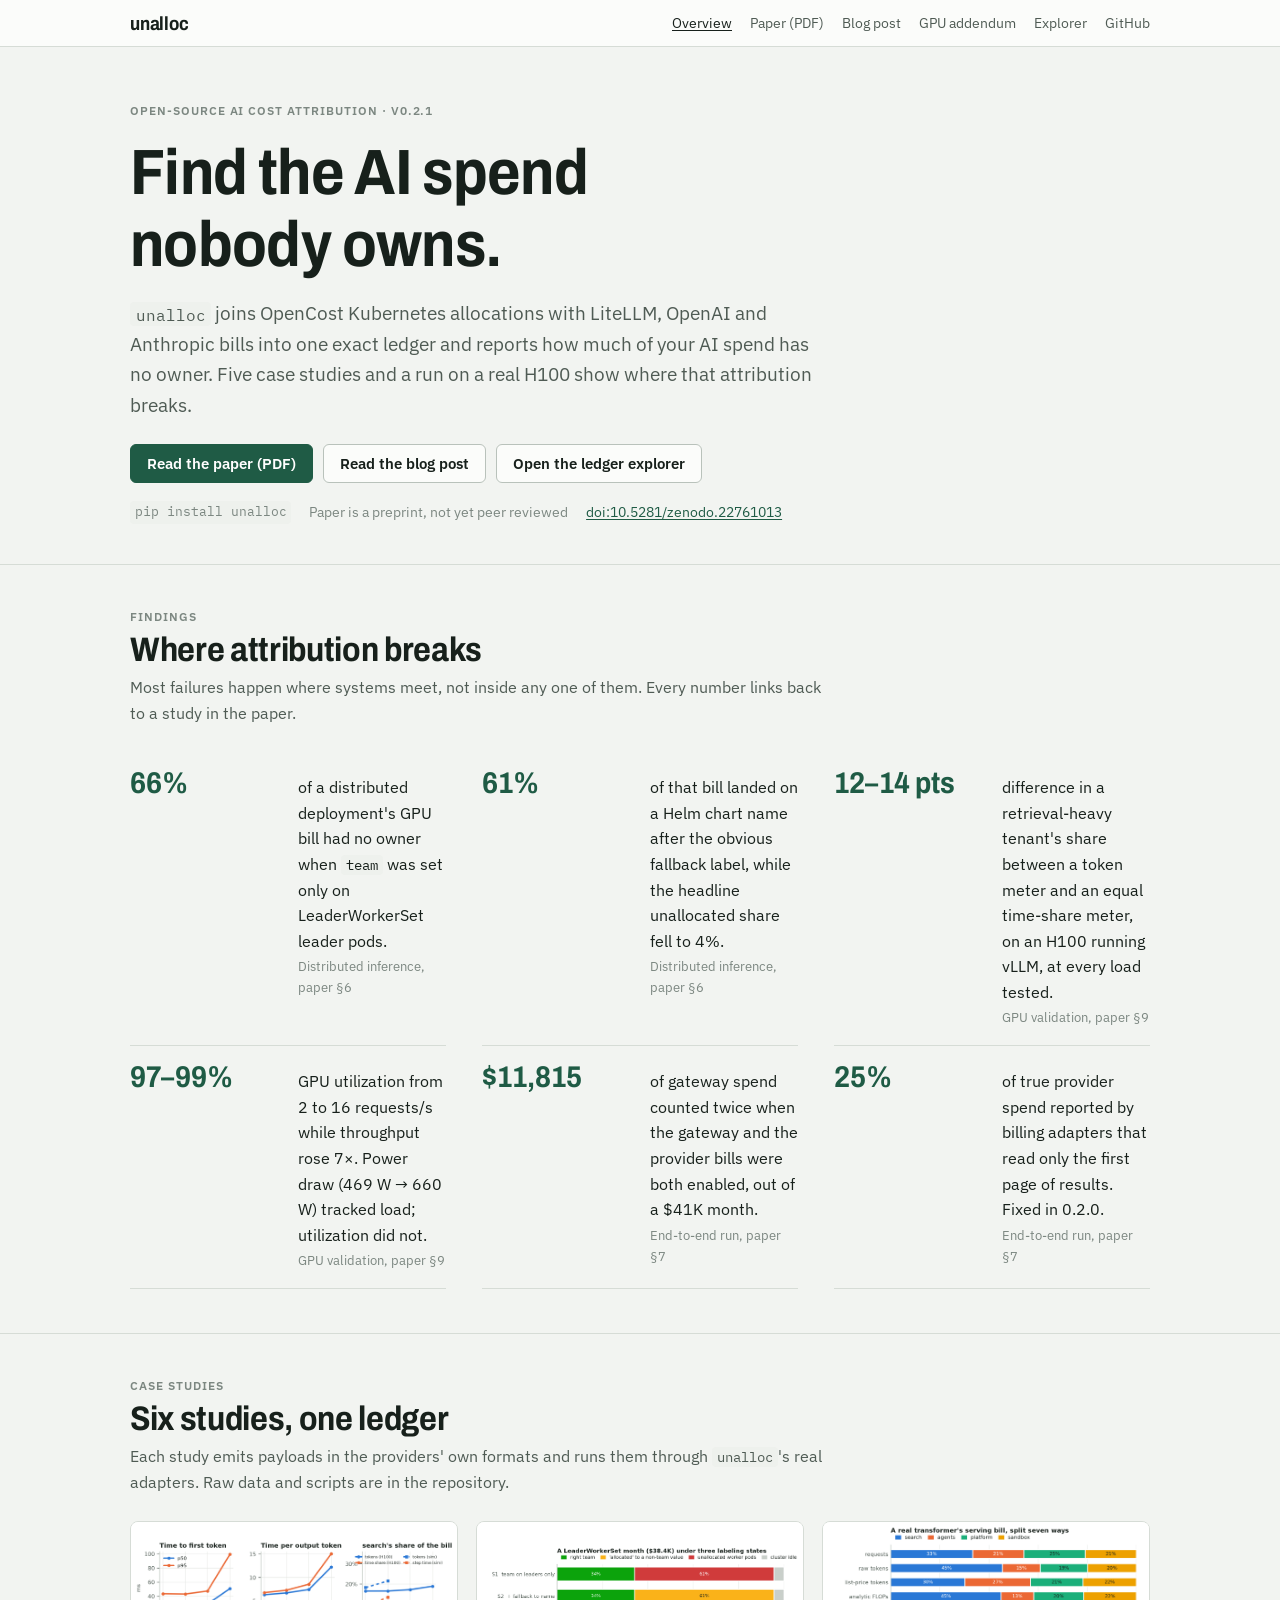
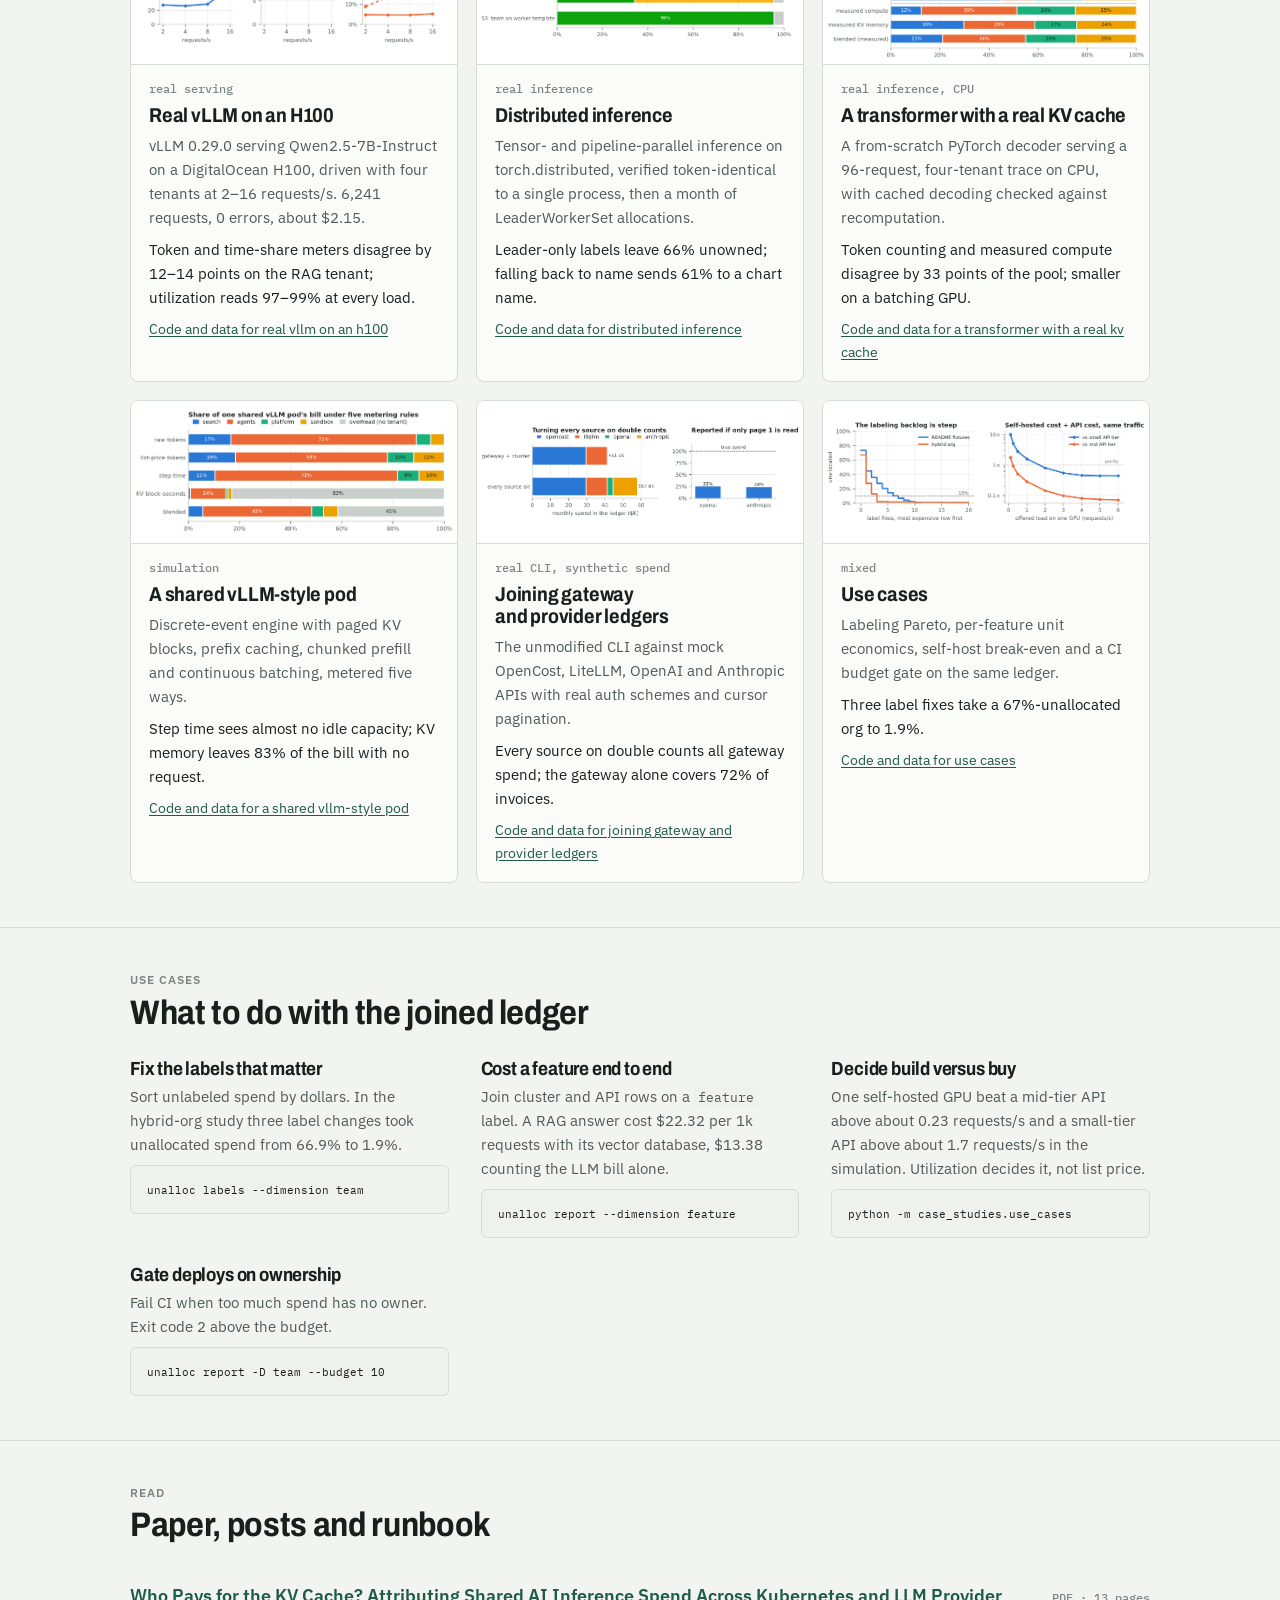
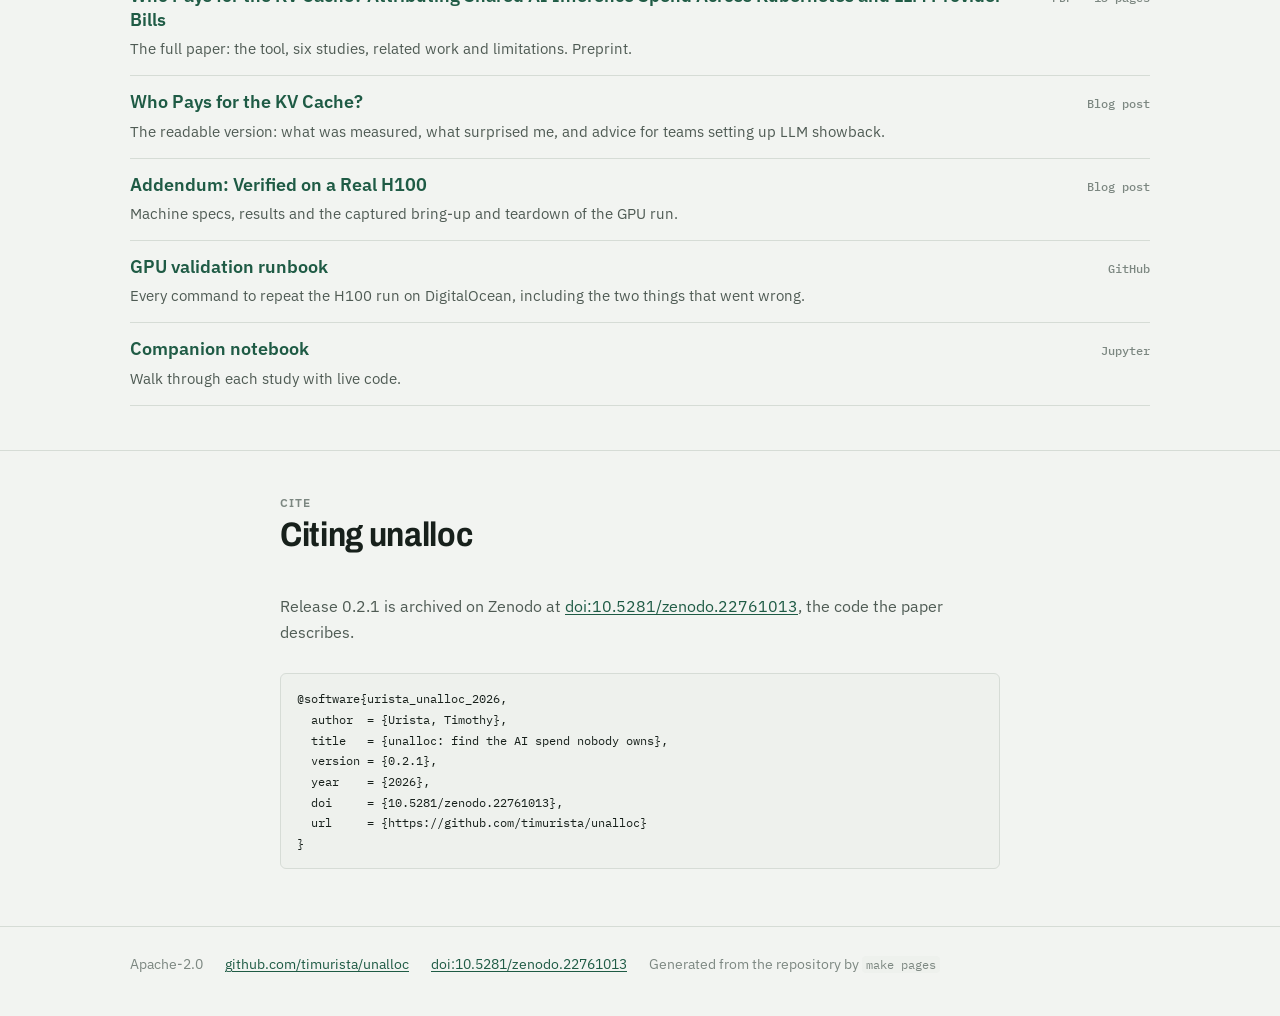
==== docs/index.html @ f12bda76 "docs: publish a project site with the paper, blog posts and case studies docs/ is now generated by `" ====
<!doctype html>
<html lang="en">
<head>
<meta charset="utf-8">
<meta name="viewport" content="width=device-width, initial-scale=1">
<title>unalloc: find the AI spend nobody owns</title>
<meta name="description" content="Open-source tool and case studies on attributing shared AI inference spend across Kubernetes and LLM provider bills.">
<link rel="preconnect" href="https://fonts.googleapis.com">
<link rel="preconnect" href="https://fonts.gstatic.com" crossorigin>
<link rel="stylesheet" href="https://fonts.googleapis.com/css2?family=Archivo:wdth,wght@87.5,600;87.5,700&family=IBM+Plex+Mono:wght@400;500&family=IBM+Plex+Sans:wght@400;500;600&display=swap">
<link rel="stylesheet" href="assets/site.css">
</head>
<body>
<header class="top"><div class="wrap">
  <a class="brand" href="index.html">unalloc</a>
  <nav aria-label="Site"><a href="index.html" aria-current="page">Overview</a><a href="paper/unalloc-case-studies.pdf">Paper (PDF)</a><a href="blog/who-pays-for-the-kv-cache.html">Blog post</a><a href="blog/gpu-validation.html">GPU addendum</a><a href="explorer.html">Explorer</a><a href="https://github.com/timurista/unalloc">GitHub</a></nav>
</div></header>
<main>
<div class="wrap hero">
  <span class="eyebrow">Open-source AI cost attribution · v0.2.1</span>
  <h1>Find the AI spend nobody owns.</h1>
  <p class="lede"><code>unalloc</code> joins OpenCost Kubernetes allocations with LiteLLM, OpenAI and Anthropic bills into one exact ledger and reports how much of your AI spend has no owner. Five case studies and a run on a real H100 show where that attribution breaks.</p>
  <div class="actions">
    <a class="btn primary" href="paper/unalloc-case-studies.pdf">Read the paper (PDF)</a>
    <a class="btn" href="blog/who-pays-for-the-kv-cache.html">Read the blog post</a>
    <a class="btn" href="explorer.html">Open the ledger explorer</a>
  </div>
  <div class="meta-line"><code>pip install unalloc</code><span>Paper is a preprint, not yet peer reviewed</span><a href="https://doi.org/10.5281/zenodo.22761013">doi:10.5281/zenodo.22761013</a></div>
</div>

<section class="band" id="findings"><div class="wrap">
  <header><span class="eyebrow">Findings</span><h2>Where attribution breaks</h2>
  <p>Most failures happen where systems meet, not inside any one of them. Every number links back to a study in the paper.</p></header>
  <ul class="findings"><li><span class="figure num">66%</span><p>of a distributed deployment's GPU bill had no owner when <code>team</code> was set only on LeaderWorkerSet leader pods.<span class="where">Distributed inference, paper §6</span></p></li><li><span class="figure num">61%</span><p>of that bill landed on a Helm chart name after the obvious fallback label, while the headline unallocated share fell to 4%.<span class="where">Distributed inference, paper §6</span></p></li><li><span class="figure num">12–14 pts</span><p>difference in a retrieval-heavy tenant's share between a token meter and an equal time-share meter, on an H100 running vLLM, at every load tested.<span class="where">GPU validation, paper §9</span></p></li><li><span class="figure num">97–99%</span><p>GPU utilization from 2 to 16 requests/s while throughput rose 7×. Power draw (469 W → 660 W) tracked load; utilization did not.<span class="where">GPU validation, paper §9</span></p></li><li><span class="figure num">$11,815</span><p>of gateway spend counted twice when the gateway and the provider bills were both enabled, out of a $41K month.<span class="where">End-to-end run, paper §7</span></p></li><li><span class="figure num">25%</span><p>of true provider spend reported by billing adapters that read only the first page of results. Fixed in 0.2.0.<span class="where">End-to-end run, paper §7</span></p></li></ul>
</div></section>

<section class="band" id="case-studies"><div class="wrap">
  <header><span class="eyebrow">Case studies</span><h2>Six studies, one ledger</h2>
  <p>Each study emits payloads in the providers' own formats and runs them through <code>unalloc</code>'s real adapters. Raw data and scripts are in the repository.</p></header>
  <div class="studies"><article class="study"><img src="assets/figures/gpu_validation.png" alt="Figure from the Real vLLM on an H100 study" loading="lazy"><div class="body"><span class="kind">real serving</span><h3>Real vLLM on an H100</h3><p>vLLM 0.29.0 serving Qwen2.5-7B-Instruct on a DigitalOcean H100, driven with four tenants at 2–16 requests/s. 6,241 requests, 0 errors, about $2.15.</p><p class="headline">Token and time-share meters disagree by 12–14 points on the RAG tenant; utilization reads 97–99% at every load.</p><a class="code" href="https://github.com/timurista/unalloc/tree/main/case_studies/gpu_validation">Code and data for real vllm on an h100</a></div></article><article class="study"><img src="assets/figures/dist_scenarios.png" alt="Figure from the Distributed inference study" loading="lazy"><div class="body"><span class="kind">real inference</span><h3>Distributed inference</h3><p>Tensor- and pipeline-parallel inference on torch.distributed, verified token-identical to a single process, then a month of LeaderWorkerSet allocations.</p><p class="headline">Leader-only labels leave 66% unowned; falling back to name sends 61% to a chart name.</p><a class="code" href="https://github.com/timurista/unalloc/tree/main/case_studies/distributed">Code and data for distributed inference</a></div></article><article class="study"><img src="assets/figures/torch_shares.png" alt="Figure from the A transformer with a real KV cache study" loading="lazy"><div class="body"><span class="kind">real inference, CPU</span><h3>A transformer with a real KV cache</h3><p>A from-scratch PyTorch decoder serving a 96-request, four-tenant trace on CPU, with cached decoding checked against recomputation.</p><p class="headline">Token counting and measured compute disagree by 33 points of the pool; smaller on a batching GPU.</p><a class="code" href="https://github.com/timurista/unalloc/tree/main/case_studies/torch_kv">Code and data for a transformer with a real kv cache</a></div></article><article class="study"><img src="assets/figures/kv_shares.png" alt="Figure from the A shared vLLM-style pod study" loading="lazy"><div class="body"><span class="kind">simulation</span><h3>A shared vLLM-style pod</h3><p>Discrete-event engine with paged KV blocks, prefix caching, chunked prefill and continuous batching, metered five ways.</p><p class="headline">Step time sees almost no idle capacity; KV memory leaves 83% of the bill with no request.</p><a class="code" href="https://github.com/timurista/unalloc/tree/main/case_studies/kv_cache">Code and data for a shared vllm-style pod</a></div></article><article class="study"><img src="assets/figures/hybrid.png" alt="Figure from the Joining gateway and provider ledgers study" loading="lazy"><div class="body"><span class="kind">real CLI, synthetic spend</span><h3>Joining gateway and provider ledgers</h3><p>The unmodified CLI against mock OpenCost, LiteLLM, OpenAI and Anthropic APIs with real auth schemes and cursor pagination.</p><p class="headline">Every source on double counts all gateway spend; the gateway alone covers 72% of invoices.</p><a class="code" href="https://github.com/timurista/unalloc/tree/main/case_studies/hybrid_e2e">Code and data for joining gateway and provider ledgers</a></div></article><article class="study"><img src="assets/figures/use_cases.png" alt="Figure from the Use cases study" loading="lazy"><div class="body"><span class="kind">mixed</span><h3>Use cases</h3><p>Labeling Pareto, per-feature unit economics, self-host break-even and a CI budget gate on the same ledger.</p><p class="headline">Three label fixes take a 67%-unallocated org to 1.9%.</p><a class="code" href="https://github.com/timurista/unalloc/tree/main/case_studies/use_cases">Code and data for use cases</a></div></article></div>
</div></section>

<section class="band" id="use-cases"><div class="wrap">
  <header><span class="eyebrow">Use cases</span><h2>What to do with the joined ledger</h2></header>
  <div class="uses"><div><h3>Fix the labels that matter</h3><p>Sort unlabeled spend by dollars. In the hybrid-org study three label changes took unallocated spend from 66.9% to 1.9%.</p><pre><code>unalloc labels --dimension team</code></pre></div><div><h3>Cost a feature end to end</h3><p>Join cluster and API rows on a <code>feature</code> label. A RAG answer cost $22.32 per 1k requests with its vector database, $13.38 counting the LLM bill alone.</p><pre><code>unalloc report --dimension feature</code></pre></div><div><h3>Decide build versus buy</h3><p>One self-hosted GPU beat a mid-tier API above about 0.23 requests/s and a small-tier API above about 1.7 requests/s in the simulation. Utilization decides it, not list price.</p><pre><code>python -m case_studies.use_cases</code></pre></div><div><h3>Gate deploys on ownership</h3><p>Fail CI when too much spend has no owner. Exit code 2 above the budget.</p><pre><code>unalloc report -D team --budget 10</code></pre></div></div>
</div></section>

<section class="band" id="read"><div class="wrap">
  <header><span class="eyebrow">Read</span><h2>Paper, posts and runbook</h2></header>
  <ul class="reads">
    <li><a class="title" href="paper/unalloc-case-studies.pdf">Who Pays for the KV Cache? Attributing Shared AI Inference Spend Across Kubernetes and LLM Provider Bills</a><span class="fmt">PDF · 13 pages</span>
      <p>The full paper: the tool, six studies, related work and limitations. Preprint.</p></li>
    <li><a class="title" href="blog/who-pays-for-the-kv-cache.html">Who Pays for the KV Cache?</a><span class="fmt">Blog post</span>
      <p>The readable version: what was measured, what surprised me, and advice for teams setting up LLM showback.</p></li>
    <li><a class="title" href="blog/gpu-validation.html">Addendum: Verified on a Real H100</a><span class="fmt">Blog post</span>
      <p>Machine specs, results and the captured bring-up and teardown of the GPU run.</p></li>
    <li><a class="title" href="https://github.com/timurista/unalloc/blob/main/case_studies/gpu_validation/RUNBOOK.md">GPU validation runbook</a><span class="fmt">GitHub</span>
      <p>Every command to repeat the H100 run on DigitalOcean, including the two things that went wrong.</p></li>
    <li><a class="title" href="https://github.com/timurista/unalloc/blob/main/case_studies/unalloc_case_studies.ipynb">Companion notebook</a><span class="fmt">Jupyter</span>
      <p>Walk through each study with live code.</p></li>
  </ul>
</div></section>

<section class="band" id="cite"><div class="wrap cite">
  <header><span class="eyebrow">Cite</span><h2>Citing unalloc</h2></header>
  <p>Release 0.2.1 is archived on Zenodo at <a href="https://doi.org/10.5281/zenodo.22761013">doi:10.5281/zenodo.22761013</a>, the code the paper describes.</p>
  <pre><code>@software{urista_unalloc_2026,
  author  = {Urista, Timothy},
  title   = {unalloc: find the AI spend nobody owns},
  version = {0.2.1},
  year    = {2026},
  doi     = {10.5281/zenodo.22761013},
  url     = {https://github.com/timurista/unalloc}
}</code></pre>
</div></section>
</main>
<footer class="site"><div class="wrap">
  <span>Apache-2.0</span>
  <a href="https://github.com/timurista/unalloc">github.com/timurista/unalloc</a>
  <a href="https://doi.org/10.5281/zenodo.22761013">doi:10.5281/zenodo.22761013</a>
  <span>Generated from the repository by <code>make pages</code></span>
</div></footer>
</body>
</html>
---- docs/assets/site.css ----
/* Shared by every generated page. Tokens match the ledger explorer. */
:root {
  color-scheme: light;
  --ground: #f2f4f1; --surface: #fbfcfa; --ink: #17201b; --ink-2: #4f5b54; --muted: #7c8781;
  --rule: #d6dcd6; --rule-strong: #b9c2bb; --accent: #1f5b45; --accent-ink: #ffffff;
  --accent-wash: #e3ece6; --code: #eef1ed; --crit: #b3312f;
  --display: "Archivo", "Arial Narrow", system-ui, sans-serif;
  --body: "IBM Plex Sans", system-ui, -apple-system, "Segoe UI", sans-serif;
  --mono: "IBM Plex Mono", ui-monospace, "SF Mono", Menlo, monospace;
}
@media (prefers-color-scheme: dark) {
  :root:not([data-theme="light"]) {
    color-scheme: dark;
    --ground: #121614; --surface: #1a1f1c; --ink: #eef2ee; --ink-2: #b9c3bc; --muted: #86918a;
    --rule: #2b332e; --rule-strong: #3b453f; --accent: #7cc4a4; --accent-ink: #0f1a15;
    --accent-wash: #1f2c26; --code: #202622; --crit: #ef7a74;
  }
}
:root[data-theme="dark"] {
  color-scheme: dark;
  --ground: #121614; --surface: #1a1f1c; --ink: #eef2ee; --ink-2: #b9c3bc; --muted: #86918a;
  --rule: #2b332e; --rule-strong: #3b453f; --accent: #7cc4a4; --accent-ink: #0f1a15;
  --accent-wash: #1f2c26; --code: #202622; --crit: #ef7a74;
}

* { box-sizing: border-box; }
html { -webkit-text-size-adjust: 100%; }
body { margin: 0; background: var(--ground); color: var(--ink); font: 16px/1.6 var(--body); }
img { max-width: 100%; height: auto; }
a { color: var(--accent); text-underline-offset: 2px; }
a:focus-visible, button:focus-visible { outline: 2px solid var(--accent); outline-offset: 2px; }
code, pre { font-family: var(--mono); font-size: 0.86em; }
:not(pre) > code { background: var(--code); padding: 0.1em 0.35em; border-radius: 4px; }
pre { background: var(--code); border: 1px solid var(--rule); border-radius: 6px; padding: 14px 16px;
      overflow-x: auto; line-height: 1.5; }

.wrap { max-width: 1060px; margin: 0 auto; padding-inline: 20px; }

/* Top bar */
.top { border-bottom: 1px solid var(--rule); background: var(--surface); }
.top .wrap { display: flex; flex-wrap: wrap; align-items: center; gap: 8px 22px; padding-block: 12px; }
.brand { font: 700 19px/1 var(--display); font-stretch: 87.5%; color: var(--ink); text-decoration: none;
         letter-spacing: -0.01em; margin-right: auto; }
.top nav { display: flex; flex-wrap: wrap; gap: 4px 18px; font-size: 14px; }
.top nav a { color: var(--ink-2); text-decoration: none; }
.top nav a:hover, .top nav a[aria-current="page"] { color: var(--ink); text-decoration: underline; }

h1, h2, h3 { font-family: var(--display); font-stretch: 87.5%; line-height: 1.12; text-wrap: balance;
             margin: 0; letter-spacing: -0.01em; }
.eyebrow { font: 600 12px/1.3 var(--body); letter-spacing: 0.08em; text-transform: uppercase;
           color: var(--muted); }
.num { font-family: var(--mono); font-variant-numeric: tabular-nums; }

/* Landing */
.hero { padding-block: 56px 40px; display: grid; gap: 18px; }
.hero h1 { font-size: clamp(38px, 6vw, 64px); font-weight: 700; max-width: 16ch; }
.hero p.lede { font-size: 19px; color: var(--ink-2); max-width: 62ch; margin: 0; }
.actions { display: flex; flex-wrap: wrap; gap: 10px; margin-top: 6px; }
.btn { display: inline-flex; align-items: center; gap: 8px; font: 600 15px/1 var(--body); padding: 11px 16px;
       border-radius: 6px; text-decoration: none; border: 1px solid var(--rule-strong); color: var(--ink);
       background: var(--surface); }
.btn.primary { background: var(--accent); border-color: var(--accent); color: var(--accent-ink); }
.btn:hover { border-color: var(--accent); }
.meta-line { display: flex; flex-wrap: wrap; gap: 6px 18px; font-size: 14px; color: var(--muted); }
.meta-line code { font-size: 13px; }

section.band { padding-block: 44px; border-top: 1px solid var(--rule); }
section.band > .wrap > header { display: grid; gap: 6px; margin-bottom: 26px; }
section.band h2 { font-size: clamp(26px, 3.4vw, 34px); font-weight: 700; }
section.band header p { margin: 0; color: var(--ink-2); max-width: 70ch; }

.findings { list-style: none; margin: 0; padding: 0; display: grid;
            grid-template-columns: repeat(auto-fit, minmax(300px, 1fr)); gap: 0 36px; }
.findings li { display: grid; grid-template-columns: 9.5rem 1fr; gap: 16px; align-items: baseline;
               padding-block: 16px; border-bottom: 1px solid var(--rule); }
.findings .figure { font: 700 30px/1 var(--display); font-stretch: 87.5%; color: var(--accent);
                    white-space: nowrap; }
.findings p { margin: 0; }
.findings .where { display: block; font-size: 13px; color: var(--muted); margin-top: 3px; }

.studies { display: grid; grid-template-columns: repeat(auto-fill, minmax(310px, 1fr)); gap: 18px; }
.study { background: var(--surface); border: 1px solid var(--rule); border-radius: 8px; overflow: hidden;
         display: grid; grid-template-rows: auto 1fr; }
.study img { display: block; width: 100%; aspect-ratio: 16 / 7; object-fit: contain; background: #ffffff;
             border-bottom: 1px solid var(--rule); }
.study .body { padding: 16px 18px 18px; display: grid; gap: 8px; align-content: start; }
.study h3 { font-size: 20px; }
.study .kind { font: 500 12px var(--mono); color: var(--muted); }
.study p { margin: 0; font-size: 15px; color: var(--ink-2); }
.study p.headline { color: var(--ink); }
.study a.code { font-size: 14px; }

.uses { display: grid; grid-template-columns: repeat(auto-fit, minmax(240px, 1fr)); gap: 26px 32px; }
.uses h3 { font-size: 19px; margin-bottom: 6px; }
.uses p { margin: 0 0 8px; color: var(--ink-2); font-size: 15px; }
.uses pre { margin: 0; font-size: 12.5px; }

.reads { list-style: none; margin: 0; padding: 0; display: grid; gap: 0; }
.reads li { display: grid; grid-template-columns: minmax(0, 1fr) auto; gap: 4px 20px; padding-block: 14px;
            border-bottom: 1px solid var(--rule); align-items: baseline; }
.reads a.title { font: 600 18px/1.3 var(--body); text-decoration: none; }
.reads a.title:hover { text-decoration: underline; }
.reads p { margin: 2px 0 0; color: var(--ink-2); font-size: 15px; grid-column: 1; }
.reads .fmt { font: 500 12px var(--mono); color: var(--muted); grid-column: 2; grid-row: 1; white-space: nowrap; }

.cite { display: grid; gap: 14px; max-width: 760px; }
.cite p { margin: 0; color: var(--ink-2); }

footer.site { border-top: 1px solid var(--rule); padding-block: 26px 40px; color: var(--muted); font-size: 14px; }
footer.site .wrap { display: flex; flex-wrap: wrap; gap: 6px 22px; }

/* Articles */
article.post { max-width: 720px; margin: 0 auto; padding-inline: 20px; padding-block: 44px 64px; }
article.post .crumb { font-size: 14px; margin-bottom: 18px; display: block; }
article.post h1 { font-size: clamp(34px, 5vw, 48px); font-weight: 700; margin-bottom: 14px; }
article.post h2 { font-size: 28px; font-weight: 700; margin: 44px 0 12px; }
article.post h3 { font-size: 21px; font-weight: 600; margin: 30px 0 8px; }
article.post p, article.post li { font-size: 17px; }
article.post p { margin: 0 0 16px; }
article.post ul, article.post ol { padding-left: 1.3em; margin: 0 0 18px; }
article.post li { margin-bottom: 6px; }
article.post img { display: block; margin: 22px auto; border-radius: 6px; border: 1px solid var(--rule);
                   background: #ffffff; }
article.post blockquote { margin: 22px 0; padding: 4px 0 4px 18px; border-left: 3px solid var(--accent);
                          color: var(--ink); }
article.post blockquote p { margin: 6px 0; }
article.post hr { border: 0; border-top: 1px solid var(--rule); margin: 30px 0; }
article.post .table-scroll { overflow-x: auto; margin: 0 0 20px; }
article.post table { border-collapse: collapse; font-size: 15px; font-variant-numeric: tabular-nums; min-width: 100%; }
article.post th, article.post td { padding: 7px 10px; border-bottom: 1px solid var(--rule); text-align: left;
                                   vertical-align: top; }
article.post th { font-size: 13px; color: var(--ink-2); border-bottom-color: var(--rule-strong); }
article.post em:first-child:last-child { color: var(--ink-2); }

@media (max-width: 560px) {
  .findings li { grid-template-columns: 1fr; gap: 4px; }
  .reads li { grid-template-columns: 1fr; }
  .reads .fmt { grid-column: 1; grid-row: auto; }
}
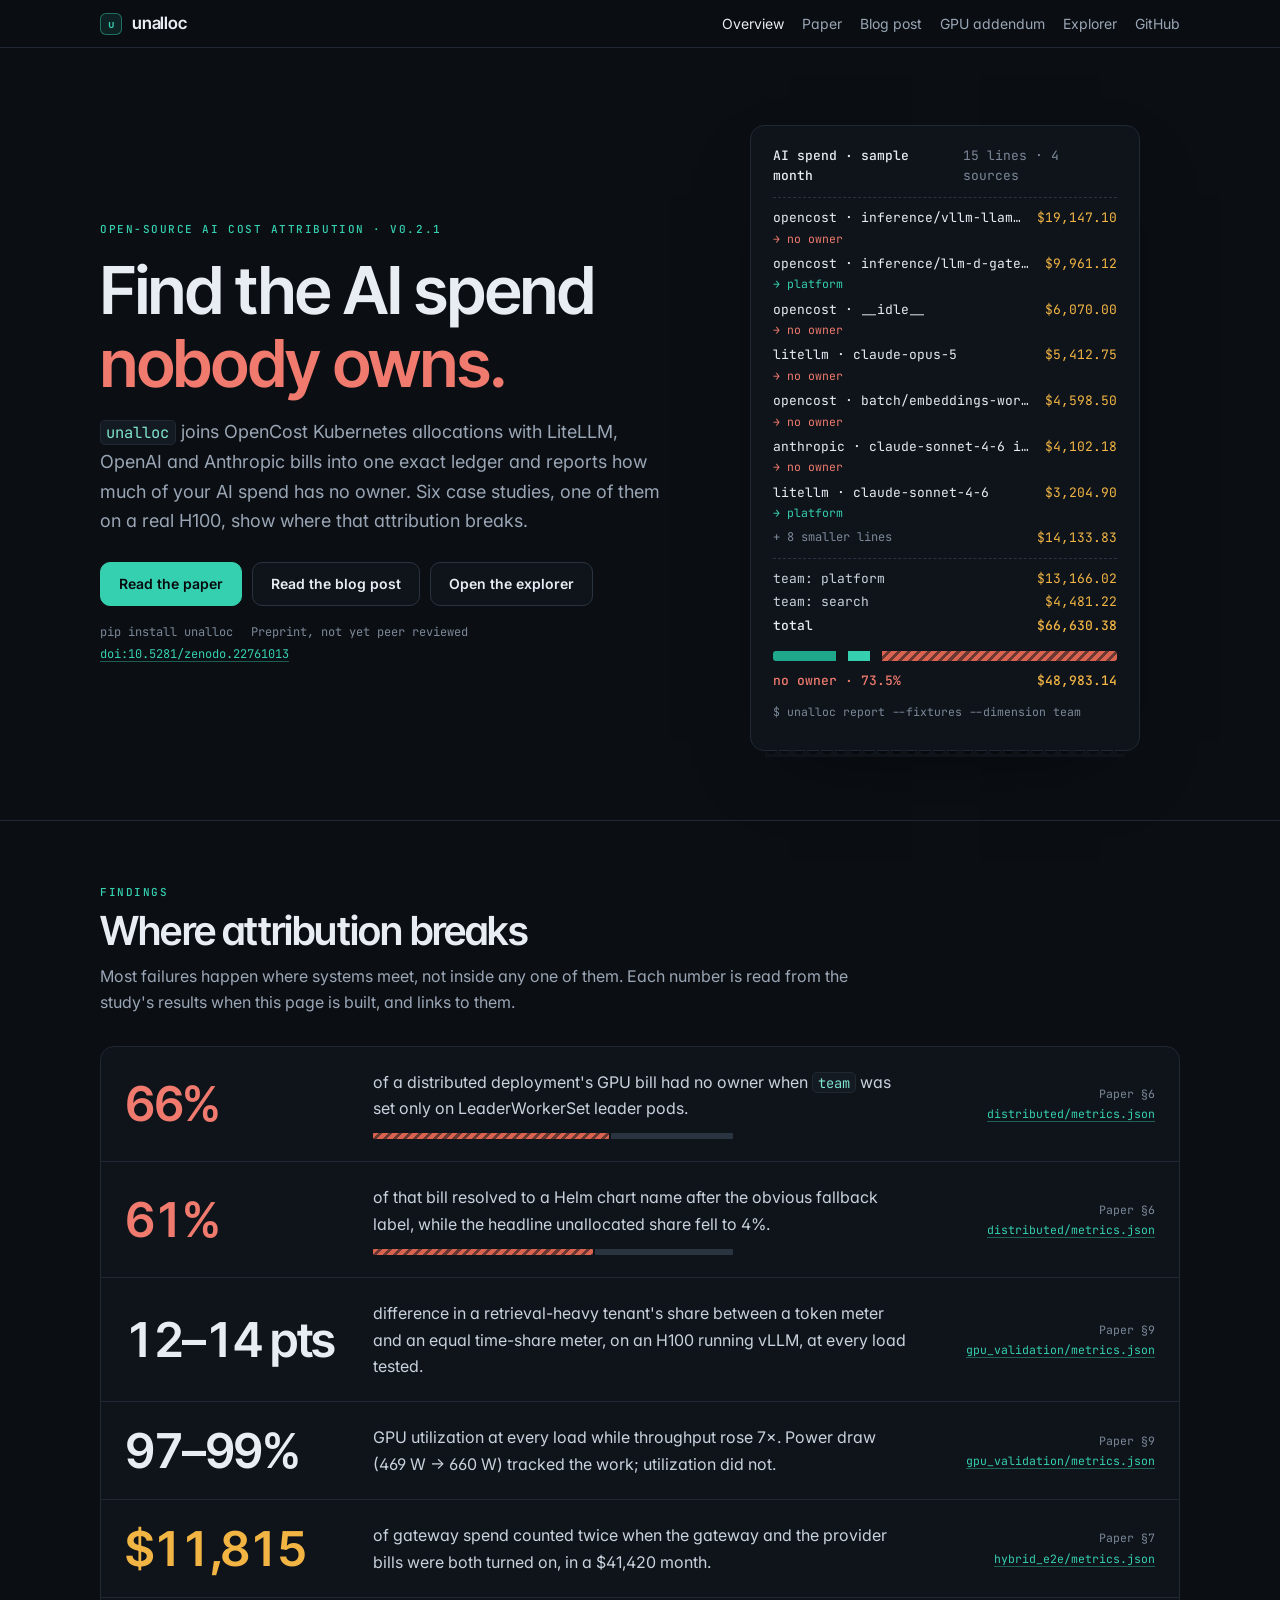
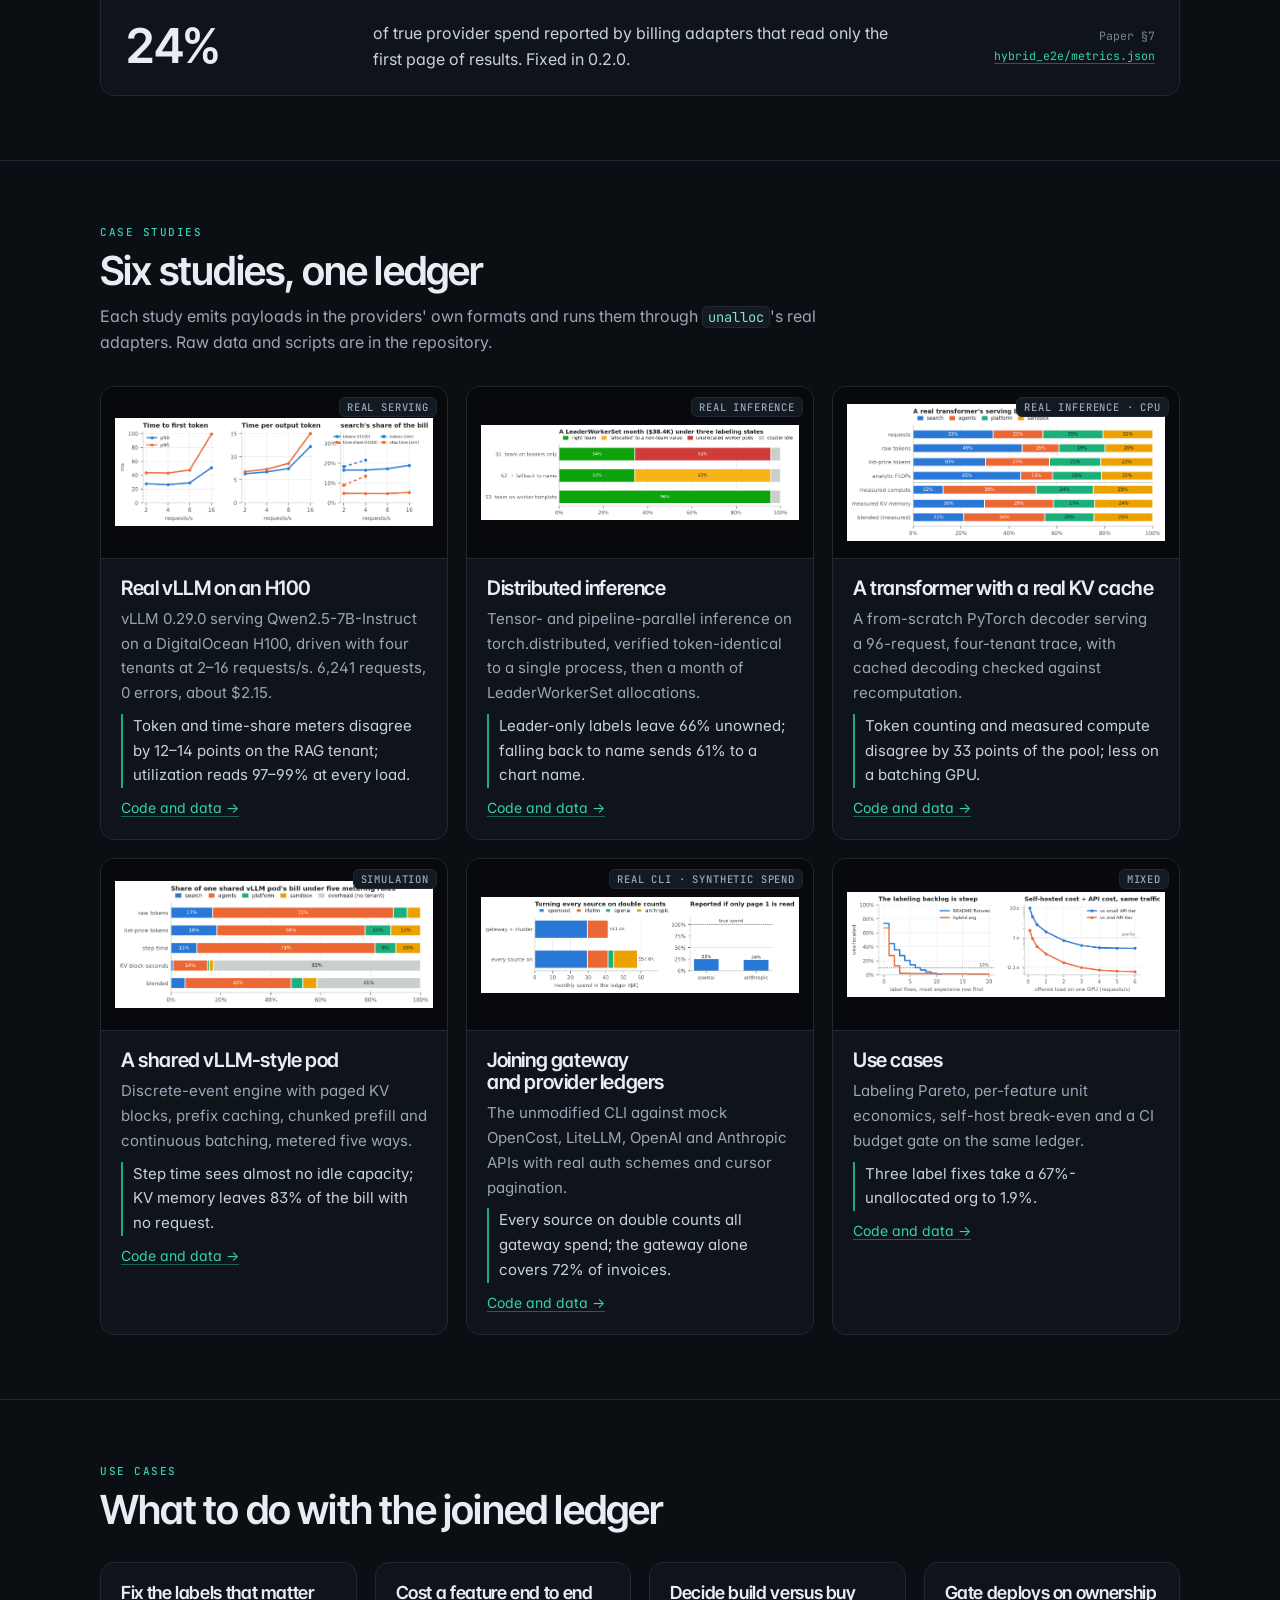
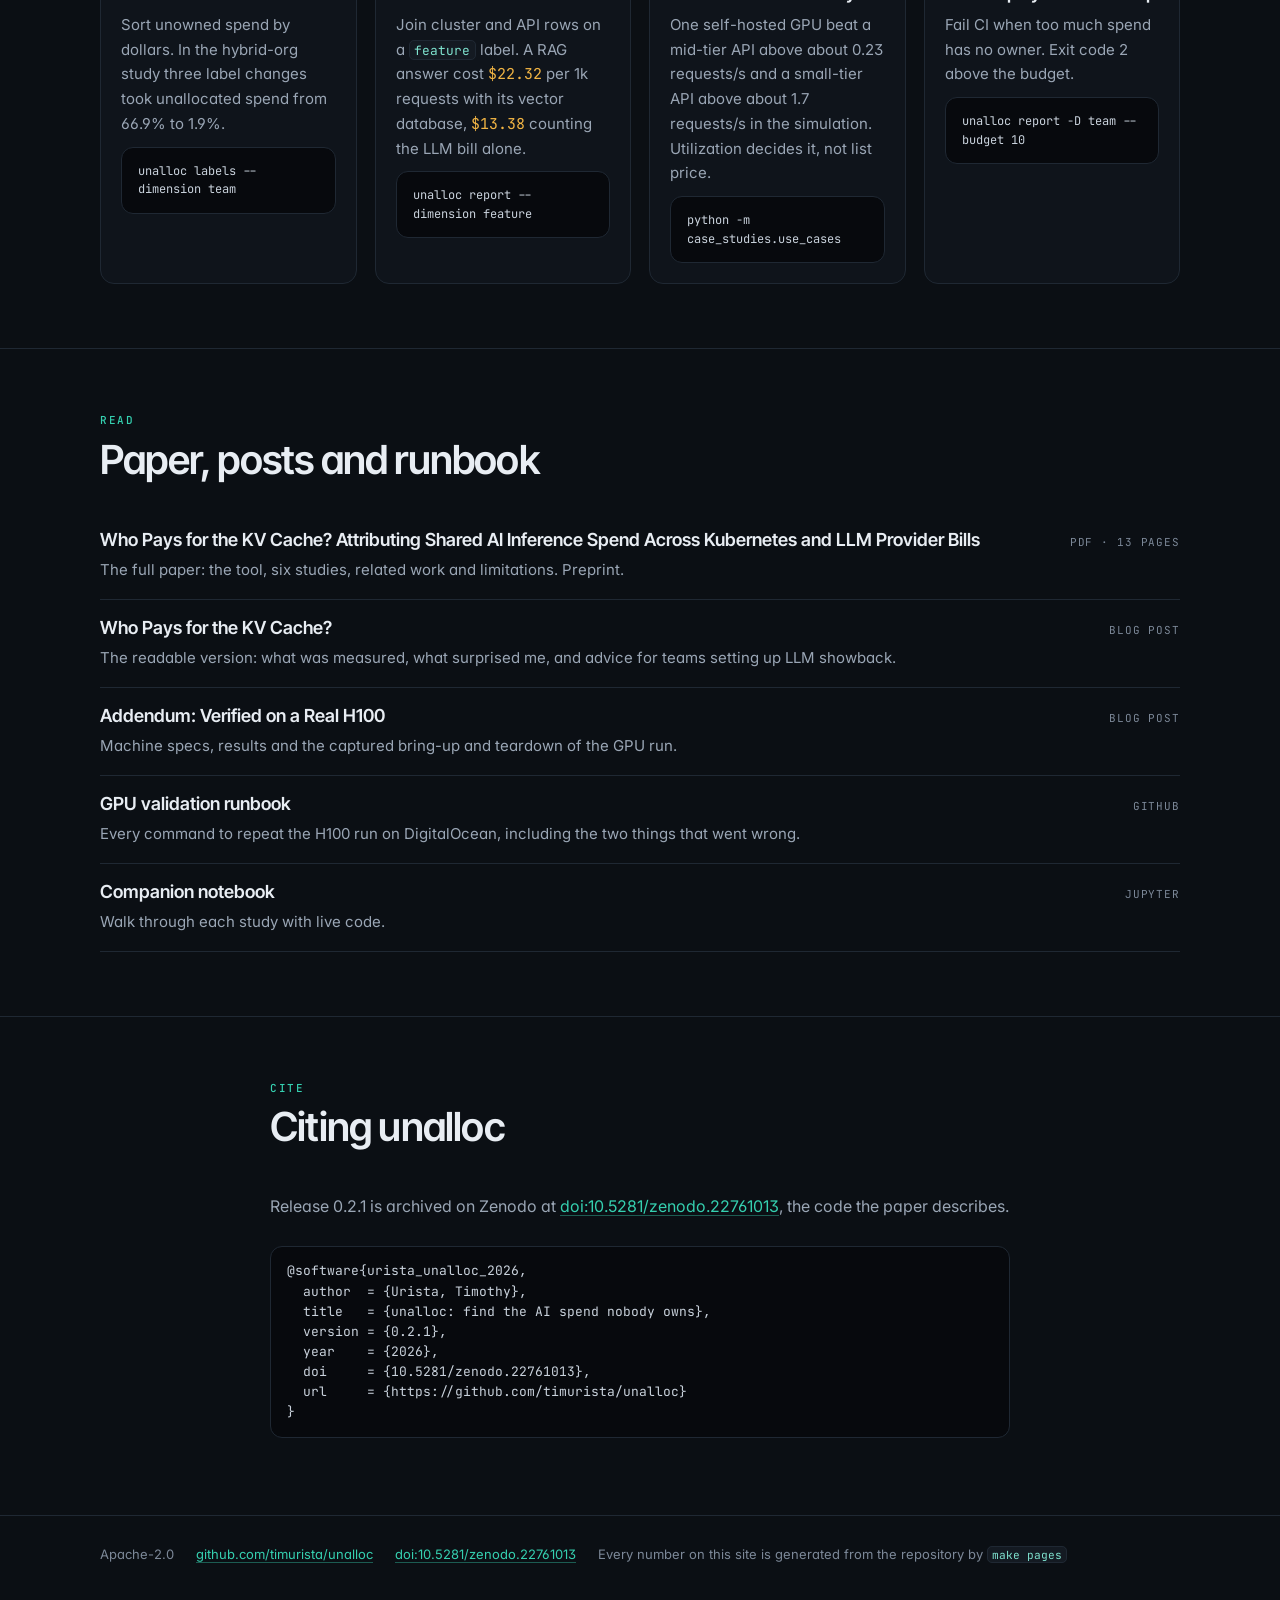
==== commit 0fb0c797: "paper/unalloc-case-studies.pdf" ====
--- a/docs/index.html
+++ b/docs/index.html
@@ -3,46 +3,60 @@
 <head>
 <meta charset="utf-8">
 <meta name="viewport" content="width=device-width, initial-scale=1">
+<meta name="theme-color" content="#0B0F14">
 <title>unalloc: find the AI spend nobody owns</title>
 <meta name="description" content="Open-source tool and case studies on attributing shared AI inference spend across Kubernetes and LLM provider bills.">
 <link rel="preconnect" href="https://fonts.googleapis.com">
 <link rel="preconnect" href="https://fonts.gstatic.com" crossorigin>
-<link rel="stylesheet" href="https://fonts.googleapis.com/css2?family=Archivo:wdth,wght@87.5,600;87.5,700&family=IBM+Plex+Mono:wght@400;500&family=IBM+Plex+Sans:wght@400;500;600&display=swap">
+<link rel="stylesheet" href="https://fonts.googleapis.com/css2?family=Inter:wght@400;500;600&family=Inter+Tight:wght@500;600&family=JetBrains+Mono:wght@400;500&display=swap">
 <link rel="stylesheet" href="assets/site.css">
 </head>
 <body>
 <header class="top"><div class="wrap">
-  <a class="brand" href="index.html">unalloc</a>
-  <nav aria-label="Site"><a href="index.html" aria-current="page">Overview</a><a href="paper/unalloc-case-studies.pdf">Paper (PDF)</a><a href="blog/who-pays-for-the-kv-cache.html">Blog post</a><a href="blog/gpu-validation.html">GPU addendum</a><a href="explorer.html">Explorer</a><a href="https://github.com/timurista/unalloc">GitHub</a></nav>
+  <a class="brand" href="index.html"><span class="mark" aria-hidden="true">u</span>unalloc</a>
+  <nav aria-label="Site"><a href="index.html" aria-current="page">Overview</a><a href="paper/unalloc-case-studies.pdf">Paper</a><a href="blog/who-pays-for-the-kv-cache.html">Blog post</a><a href="blog/gpu-validation.html">GPU addendum</a><a href="explorer.html">Explorer</a><a href="https://github.com/timurista/unalloc">GitHub</a></nav>
 </div></header>
 <main>
 <div class="wrap hero">
-  <span class="eyebrow">Open-source AI cost attribution · v0.2.1</span>
-  <h1>Find the AI spend nobody owns.</h1>
-  <p class="lede"><code>unalloc</code> joins OpenCost Kubernetes allocations with LiteLLM, OpenAI and Anthropic bills into one exact ledger and reports how much of your AI spend has no owner. Five case studies and a run on a real H100 show where that attribution breaks.</p>
-  <div class="actions">
-    <a class="btn primary" href="paper/unalloc-case-studies.pdf">Read the paper (PDF)</a>
-    <a class="btn" href="blog/who-pays-for-the-kv-cache.html">Read the blog post</a>
-    <a class="btn" href="explorer.html">Open the ledger explorer</a>
+  <div>
+    <span class="eyebrow">Open-source AI cost attribution · v0.2.1</span>
+    <h1>Find the AI spend <em>nobody owns.</em></h1>
+    <p class="lede"><code>unalloc</code> joins OpenCost Kubernetes allocations with LiteLLM, OpenAI and Anthropic bills into one exact ledger and reports how much of your AI spend has no owner. Six case studies, one of them on a real H100, show where that attribution breaks.</p>
+    <div class="actions">
+      <a class="btn primary" href="paper/unalloc-case-studies.pdf">Read the paper</a>
+      <a class="btn" href="blog/who-pays-for-the-kv-cache.html">Read the blog post</a>
+      <a class="btn" href="explorer.html">Open the explorer</a>
+    </div>
+    <div class="meta-line"><span>pip install unalloc</span><span>Preprint, not yet peer reviewed</span><a href="https://doi.org/10.5281/zenodo.22761013">doi:10.5281/zenodo.22761013</a></div>
   </div>
-  <div class="meta-line"><code>pip install unalloc</code><span>Paper is a preprint, not yet peer reviewed</span><a href="https://doi.org/10.5281/zenodo.22761013">doi:10.5281/zenodo.22761013</a></div>
+  <figure class="receipt" aria-label="A sample month of AI spend attributed by team">
+  <header><strong>AI spend · sample month</strong><span>15 lines · 4 sources</span></header>
+  <ol><li><span class="obj">opencost · inference/vllm-llama-70b</span><span class="amt money">$19,147.10</span><span class="owner none">→ no owner</span></li><li><span class="obj">opencost · inference/llm-d-gateway</span><span class="amt money">$9,961.12</span><span class="owner">→ platform</span></li><li><span class="obj">opencost · __idle__</span><span class="amt money">$6,070.00</span><span class="owner none">→ no owner</span></li><li><span class="obj">litellm · claude-opus-5</span><span class="amt money">$5,412.75</span><span class="owner none">→ no owner</span></li><li><span class="obj">opencost · batch/embeddings-worker</span><span class="amt money">$4,598.50</span><span class="owner none">→ no owner</span></li><li><span class="obj">anthropic · claude-sonnet-4-6 input</span><span class="amt money">$4,102.18</span><span class="owner none">→ no owner</span></li><li><span class="obj">litellm · claude-sonnet-4-6</span><span class="amt money">$3,204.90</span><span class="owner">→ platform</span></li><li><span class="more">+ 8 smaller lines</span><span class="amt money">$14,133.83</span></li></ol>
+  <div class="totals">
+    <div><span>team: platform</span><span class="money">$13,166.02</span></div><div><span>team: search</span><span class="money">$4,481.22</span></div>
+    <div class="grand"><span>total</span><span class="money">$66,630.38</span></div>
+    <div class="split" aria-hidden="true"><span class="own" style="flex:13166.02" title="platform"></span><span class="own" style="flex:4481.22" title="search"></span><span class="none" style="flex:48983.14" title="no owner"></span></div>
+    <div class="gap"><span>no owner · 73.5%</span><span class="money">$48,983.14</span></div>
+  </div>
+  <p class="cmd">$ unalloc report --fixtures --dimension team</p>
+</figure>
 </div>
 
 <section class="band" id="findings"><div class="wrap">
   <header><span class="eyebrow">Findings</span><h2>Where attribution breaks</h2>
-  <p>Most failures happen where systems meet, not inside any one of them. Every number links back to a study in the paper.</p></header>
-  <ul class="findings"><li><span class="figure num">66%</span><p>of a distributed deployment's GPU bill had no owner when <code>team</code> was set only on LeaderWorkerSet leader pods.<span class="where">Distributed inference, paper §6</span></p></li><li><span class="figure num">61%</span><p>of that bill landed on a Helm chart name after the obvious fallback label, while the headline unallocated share fell to 4%.<span class="where">Distributed inference, paper §6</span></p></li><li><span class="figure num">12–14 pts</span><p>difference in a retrieval-heavy tenant's share between a token meter and an equal time-share meter, on an H100 running vLLM, at every load tested.<span class="where">GPU validation, paper §9</span></p></li><li><span class="figure num">97–99%</span><p>GPU utilization from 2 to 16 requests/s while throughput rose 7×. Power draw (469 W → 660 W) tracked load; utilization did not.<span class="where">GPU validation, paper §9</span></p></li><li><span class="figure num">$11,815</span><p>of gateway spend counted twice when the gateway and the provider bills were both enabled, out of a $41K month.<span class="where">End-to-end run, paper §7</span></p></li><li><span class="figure num">25%</span><p>of true provider spend reported by billing adapters that read only the first page of results. Fixed in 0.2.0.<span class="where">End-to-end run, paper §7</span></p></li></ul>
+  <p>Most failures happen where systems meet, not inside any one of them. Each number is read from the study's results when this page is built, and links to them.</p></header>
+  <ul class="board"><li><span class="figure unowned">66%</span><div><p>of a distributed deployment's GPU bill had no owner when <code>team</code> was set only on LeaderWorkerSet leader pods.</p><div class="bar" aria-hidden="true"><span class="fill" style="flex:0.6590"></span><span class="rest" style="flex:0.3410"></span></div></div><div class="src"><span>Paper §6</span><a href="https://github.com/timurista/unalloc/blob/main/case_studies/results/distributed/metrics.json">distributed/metrics.json</a></div></li><li><span class="figure unowned">61%</span><div><p>of that bill resolved to a Helm chart name after the obvious fallback label, while the headline unallocated share fell to 4%.</p><div class="bar" aria-hidden="true"><span class="fill" style="flex:0.6145"></span><span class="rest" style="flex:0.3855"></span></div></div><div class="src"><span>Paper §6</span><a href="https://github.com/timurista/unalloc/blob/main/case_studies/results/distributed/metrics.json">distributed/metrics.json</a></div></li><li><span class="figure ">12–14 pts</span><div><p>difference in a retrieval-heavy tenant's share between a token meter and an equal time-share meter, on an H100 running vLLM, at every load tested.</p></div><div class="src"><span>Paper §9</span><a href="https://github.com/timurista/unalloc/blob/main/case_studies/results/gpu_validation/metrics.json">gpu_validation/metrics.json</a></div></li><li><span class="figure ">97–99%</span><div><p>GPU utilization at every load while throughput rose 7×. Power draw (469 W → 660 W) tracked the work; utilization did not.</p></div><div class="src"><span>Paper §9</span><a href="https://github.com/timurista/unalloc/blob/main/case_studies/results/gpu_validation/metrics.json">gpu_validation/metrics.json</a></div></li><li><span class="figure money">$11,815</span><div><p>of gateway spend counted twice when the gateway and the provider bills were both turned on, in a $41,420 month.</p></div><div class="src"><span>Paper §7</span><a href="https://github.com/timurista/unalloc/blob/main/case_studies/results/hybrid_e2e/metrics.json">hybrid_e2e/metrics.json</a></div></li><li><span class="figure ">24%</span><div><p>of true provider spend reported by billing adapters that read only the first page of results. Fixed in 0.2.0.</p></div><div class="src"><span>Paper §7</span><a href="https://github.com/timurista/unalloc/blob/main/case_studies/results/hybrid_e2e/metrics.json">hybrid_e2e/metrics.json</a></div></li></ul>
 </div></section>
 
 <section class="band" id="case-studies"><div class="wrap">
   <header><span class="eyebrow">Case studies</span><h2>Six studies, one ledger</h2>
   <p>Each study emits payloads in the providers' own formats and runs them through <code>unalloc</code>'s real adapters. Raw data and scripts are in the repository.</p></header>
-  <div class="studies"><article class="study"><img src="assets/figures/gpu_validation.png" alt="Figure from the Real vLLM on an H100 study" loading="lazy"><div class="body"><span class="kind">real serving</span><h3>Real vLLM on an H100</h3><p>vLLM 0.29.0 serving Qwen2.5-7B-Instruct on a DigitalOcean H100, driven with four tenants at 2–16 requests/s. 6,241 requests, 0 errors, about $2.15.</p><p class="headline">Token and time-share meters disagree by 12–14 points on the RAG tenant; utilization reads 97–99% at every load.</p><a class="code" href="https://github.com/timurista/unalloc/tree/main/case_studies/gpu_validation">Code and data for real vllm on an h100</a></div></article><article class="study"><img src="assets/figures/dist_scenarios.png" alt="Figure from the Distributed inference study" loading="lazy"><div class="body"><span class="kind">real inference</span><h3>Distributed inference</h3><p>Tensor- and pipeline-parallel inference on torch.distributed, verified token-identical to a single process, then a month of LeaderWorkerSet allocations.</p><p class="headline">Leader-only labels leave 66% unowned; falling back to name sends 61% to a chart name.</p><a class="code" href="https://github.com/timurista/unalloc/tree/main/case_studies/distributed">Code and data for distributed inference</a></div></article><article class="study"><img src="assets/figures/torch_shares.png" alt="Figure from the A transformer with a real KV cache study" loading="lazy"><div class="body"><span class="kind">real inference, CPU</span><h3>A transformer with a real KV cache</h3><p>A from-scratch PyTorch decoder serving a 96-request, four-tenant trace on CPU, with cached decoding checked against recomputation.</p><p class="headline">Token counting and measured compute disagree by 33 points of the pool; smaller on a batching GPU.</p><a class="code" href="https://github.com/timurista/unalloc/tree/main/case_studies/torch_kv">Code and data for a transformer with a real kv cache</a></div></article><article class="study"><img src="assets/figures/kv_shares.png" alt="Figure from the A shared vLLM-style pod study" loading="lazy"><div class="body"><span class="kind">simulation</span><h3>A shared vLLM-style pod</h3><p>Discrete-event engine with paged KV blocks, prefix caching, chunked prefill and continuous batching, metered five ways.</p><p class="headline">Step time sees almost no idle capacity; KV memory leaves 83% of the bill with no request.</p><a class="code" href="https://github.com/timurista/unalloc/tree/main/case_studies/kv_cache">Code and data for a shared vllm-style pod</a></div></article><article class="study"><img src="assets/figures/hybrid.png" alt="Figure from the Joining gateway and provider ledgers study" loading="lazy"><div class="body"><span class="kind">real CLI, synthetic spend</span><h3>Joining gateway and provider ledgers</h3><p>The unmodified CLI against mock OpenCost, LiteLLM, OpenAI and Anthropic APIs with real auth schemes and cursor pagination.</p><p class="headline">Every source on double counts all gateway spend; the gateway alone covers 72% of invoices.</p><a class="code" href="https://github.com/timurista/unalloc/tree/main/case_studies/hybrid_e2e">Code and data for joining gateway and provider ledgers</a></div></article><article class="study"><img src="assets/figures/use_cases.png" alt="Figure from the Use cases study" loading="lazy"><div class="body"><span class="kind">mixed</span><h3>Use cases</h3><p>Labeling Pareto, per-feature unit economics, self-host break-even and a CI budget gate on the same ledger.</p><p class="headline">Three label fixes take a 67%-unallocated org to 1.9%.</p><a class="code" href="https://github.com/timurista/unalloc/tree/main/case_studies/use_cases">Code and data for use cases</a></div></article></div>
+  <div class="studies"><article class="study"><div class="frame"><img src="assets/figures/gpu_validation.png" alt="Figure from the Real vLLM on an H100 study" loading="lazy"><span class="kind">real serving</span></div><div class="body"><h3>Real vLLM on an H100</h3><p>vLLM 0.29.0 serving Qwen2.5-7B-Instruct on a DigitalOcean H100, driven with four tenants at 2–16 requests/s. 6,241 requests, 0 errors, about $2.15.</p><p class="headline">Token and time-share meters disagree by 12–14 points on the RAG tenant; utilization reads 97–99% at every load.</p><a class="code" href="https://github.com/timurista/unalloc/tree/main/case_studies/gpu_validation">Code and data →</a></div></article><article class="study"><div class="frame"><img src="assets/figures/dist_scenarios.png" alt="Figure from the Distributed inference study" loading="lazy"><span class="kind">real inference</span></div><div class="body"><h3>Distributed inference</h3><p>Tensor- and pipeline-parallel inference on torch.distributed, verified token-identical to a single process, then a month of LeaderWorkerSet allocations.</p><p class="headline">Leader-only labels leave 66% unowned; falling back to name sends 61% to a chart name.</p><a class="code" href="https://github.com/timurista/unalloc/tree/main/case_studies/distributed">Code and data →</a></div></article><article class="study"><div class="frame"><img src="assets/figures/torch_shares.png" alt="Figure from the A transformer with a real KV cache study" loading="lazy"><span class="kind">real inference · CPU</span></div><div class="body"><h3>A transformer with a real KV cache</h3><p>A from-scratch PyTorch decoder serving a 96-request, four-tenant trace, with cached decoding checked against recomputation.</p><p class="headline">Token counting and measured compute disagree by 33 points of the pool; less on a batching GPU.</p><a class="code" href="https://github.com/timurista/unalloc/tree/main/case_studies/torch_kv">Code and data →</a></div></article><article class="study"><div class="frame"><img src="assets/figures/kv_shares.png" alt="Figure from the A shared vLLM-style pod study" loading="lazy"><span class="kind">simulation</span></div><div class="body"><h3>A shared vLLM-style pod</h3><p>Discrete-event engine with paged KV blocks, prefix caching, chunked prefill and continuous batching, metered five ways.</p><p class="headline">Step time sees almost no idle capacity; KV memory leaves 83% of the bill with no request.</p><a class="code" href="https://github.com/timurista/unalloc/tree/main/case_studies/kv_cache">Code and data →</a></div></article><article class="study"><div class="frame"><img src="assets/figures/hybrid.png" alt="Figure from the Joining gateway and provider ledgers study" loading="lazy"><span class="kind">real CLI · synthetic spend</span></div><div class="body"><h3>Joining gateway and provider ledgers</h3><p>The unmodified CLI against mock OpenCost, LiteLLM, OpenAI and Anthropic APIs with real auth schemes and cursor pagination.</p><p class="headline">Every source on double counts all gateway spend; the gateway alone covers 72% of invoices.</p><a class="code" href="https://github.com/timurista/unalloc/tree/main/case_studies/hybrid_e2e">Code and data →</a></div></article><article class="study"><div class="frame"><img src="assets/figures/use_cases.png" alt="Figure from the Use cases study" loading="lazy"><span class="kind">mixed</span></div><div class="body"><h3>Use cases</h3><p>Labeling Pareto, per-feature unit economics, self-host break-even and a CI budget gate on the same ledger.</p><p class="headline">Three label fixes take a 67%-unallocated org to 1.9%.</p><a class="code" href="https://github.com/timurista/unalloc/tree/main/case_studies/use_cases">Code and data →</a></div></article></div>
 </div></section>
 
 <section class="band" id="use-cases"><div class="wrap">
   <header><span class="eyebrow">Use cases</span><h2>What to do with the joined ledger</h2></header>
-  <div class="uses"><div><h3>Fix the labels that matter</h3><p>Sort unlabeled spend by dollars. In the hybrid-org study three label changes took unallocated spend from 66.9% to 1.9%.</p><pre><code>unalloc labels --dimension team</code></pre></div><div><h3>Cost a feature end to end</h3><p>Join cluster and API rows on a <code>feature</code> label. A RAG answer cost $22.32 per 1k requests with its vector database, $13.38 counting the LLM bill alone.</p><pre><code>unalloc report --dimension feature</code></pre></div><div><h3>Decide build versus buy</h3><p>One self-hosted GPU beat a mid-tier API above about 0.23 requests/s and a small-tier API above about 1.7 requests/s in the simulation. Utilization decides it, not list price.</p><pre><code>python -m case_studies.use_cases</code></pre></div><div><h3>Gate deploys on ownership</h3><p>Fail CI when too much spend has no owner. Exit code 2 above the budget.</p><pre><code>unalloc report -D team --budget 10</code></pre></div></div>
+  <div class="uses"><div><h3>Fix the labels that matter</h3><p>Sort unowned spend by dollars. In the hybrid-org study three label changes took unallocated spend from 66.9% to 1.9%.</p><pre><code>unalloc labels --dimension team</code></pre></div><div><h3>Cost a feature end to end</h3><p>Join cluster and API rows on a <code>feature</code> label. A RAG answer cost <span class="money">$22.32</span> per 1k requests with its vector database, <span class="money">$13.38</span> counting the LLM bill alone.</p><pre><code>unalloc report --dimension feature</code></pre></div><div><h3>Decide build versus buy</h3><p>One self-hosted GPU beat a mid-tier API above about 0.23 requests/s and a small-tier API above about 1.7 requests/s in the simulation. Utilization decides it, not list price.</p><pre><code>python -m case_studies.use_cases</code></pre></div><div><h3>Gate deploys on ownership</h3><p>Fail CI when too much spend has no owner. Exit code 2 above the budget.</p><pre><code>unalloc report -D team --budget 10</code></pre></div></div>
 </div></section>
 
 <section class="band" id="read"><div class="wrap">
@@ -78,7 +92,7 @@
   <span>Apache-2.0</span>
   <a href="https://github.com/timurista/unalloc">github.com/timurista/unalloc</a>
   <a href="https://doi.org/10.5281/zenodo.22761013">doi:10.5281/zenodo.22761013</a>
-  <span>Generated from the repository by <code>make pages</code></span>
+  <span>Every number on this site is generated from the repository by <code>make pages</code></span>
 </div></footer>
 </body>
 </html>
--- a/docs/assets/site.css
+++ b/docs/assets/site.css
@@ -1,139 +1,204 @@
-/* Shared by every generated page. Tokens match the ledger explorer. */
+/* unalloc site, on the timurista.ai "Ledger" system: ink ground, signal teal for
+   attributed spend and actions, amber only for money, rose only for unallocated.
+   A deliberate single dark look, painted explicitly so it holds on any host. */
 :root {
-  color-scheme: light;
-  --ground: #f2f4f1; --surface: #fbfcfa; --ink: #17201b; --ink-2: #4f5b54; --muted: #7c8781;
-  --rule: #d6dcd6; --rule-strong: #b9c2bb; --accent: #1f5b45; --accent-ink: #ffffff;
-  --accent-wash: #e3ece6; --code: #eef1ed; --crit: #b3312f;
-  --display: "Archivo", "Arial Narrow", system-ui, sans-serif;
-  --body: "IBM Plex Sans", system-ui, -apple-system, "Segoe UI", sans-serif;
-  --mono: "IBM Plex Mono", ui-monospace, "SF Mono", Menlo, monospace;
-}
-@media (prefers-color-scheme: dark) {
-  :root:not([data-theme="light"]) {
-    color-scheme: dark;
-    --ground: #121614; --surface: #1a1f1c; --ink: #eef2ee; --ink-2: #b9c3bc; --muted: #86918a;
-    --rule: #2b332e; --rule-strong: #3b453f; --accent: #7cc4a4; --accent-ink: #0f1a15;
-    --accent-wash: #1f2c26; --code: #202622; --crit: #ef7a74;
-  }
-}
-:root[data-theme="dark"] {
   color-scheme: dark;
-  --ground: #121614; --surface: #1a1f1c; --ink: #eef2ee; --ink-2: #b9c3bc; --muted: #86918a;
-  --rule: #2b332e; --rule-strong: #3b453f; --accent: #7cc4a4; --accent-ink: #0f1a15;
-  --accent-wash: #1f2c26; --code: #202622; --crit: #ef7a74;
+  --ink-950: #07090D; --ink-900: #0B0F14; --ink-850: #0F141B; --ink-800: #141A22;
+  --ink-700: #1C2430; --ink-600: #2A3441;
+  --line: #1F2833; --fg: #E8EDF3; --body-fg: #C9D2DC; --muted: #9AA6B5; --faint: #7C8898;
+  --signal: #35D0B0; --signal-300: #7FE3CF; --signal-600: #1FA88C; --signal-wash: rgba(53, 208, 176, 0.10);
+  --amber: #F2B544; --rose: #EF7A6D; --rose-600: #D9634F; --rose-wash: rgba(239, 122, 109, 0.12);
+  --display: "Inter Tight", Inter, system-ui, sans-serif;
+  --body: Inter, system-ui, -apple-system, "Segoe UI", sans-serif;
+  --mono: "JetBrains Mono", ui-monospace, "SF Mono", Menlo, monospace;
 }
 
 * { box-sizing: border-box; }
-html { -webkit-text-size-adjust: 100%; }
-body { margin: 0; background: var(--ground); color: var(--ink); font: 16px/1.6 var(--body); }
+html { -webkit-text-size-adjust: 100%; background: var(--ink-900); }
+body { margin: 0; background: var(--ink-900); color: var(--body-fg); font: 16px/1.65 var(--body);
+       font-feature-settings: "cv11", "ss01"; }
 img { max-width: 100%; height: auto; }
-a { color: var(--accent); text-underline-offset: 2px; }
-a:focus-visible, button:focus-visible { outline: 2px solid var(--accent); outline-offset: 2px; }
-code, pre { font-family: var(--mono); font-size: 0.86em; }
-:not(pre) > code { background: var(--code); padding: 0.1em 0.35em; border-radius: 4px; }
-pre { background: var(--code); border: 1px solid var(--rule); border-radius: 6px; padding: 14px 16px;
-      overflow-x: auto; line-height: 1.5; }
-
-.wrap { max-width: 1060px; margin: 0 auto; padding-inline: 20px; }
+a { color: var(--signal); text-decoration-color: rgba(53, 208, 176, 0.4); text-underline-offset: 3px; }
+a:hover { text-decoration-color: var(--signal); }
+a:focus-visible, button:focus-visible { outline: 2px solid var(--signal); outline-offset: 2px; }
+code, pre, .mono { font-family: var(--mono); }
+:not(pre) > code { font-size: 0.86em; color: var(--signal-300); background: var(--ink-800);
+                   border: 1px solid var(--line); padding: 0.05em 0.35em; border-radius: 5px; }
+pre { font-size: 13px; line-height: 1.55; background: var(--ink-950); border: 1px solid var(--line);
+      border-radius: 12px; padding: 14px 16px; overflow-x: auto; color: var(--body-fg); }
+.money { color: var(--amber); font-family: var(--mono); font-variant-numeric: tabular-nums; }
+.unowned { color: var(--rose); }
+
+.wrap { max-width: 1120px; margin: 0 auto; padding-inline: 20px; }
+h1, h2, h3 { font-family: var(--display); color: var(--fg); line-height: 1.1; letter-spacing: -0.02em;
+             margin: 0; text-wrap: balance; }
+.eyebrow { font: 500 11px/1.3 var(--mono); letter-spacing: 0.14em; text-transform: uppercase; color: var(--signal); }
 
 /* Top bar */
-.top { border-bottom: 1px solid var(--rule); background: var(--surface); }
+.top { position: sticky; top: 0; z-index: 10; border-bottom: 1px solid var(--line);
+       background: rgba(11, 15, 20, 0.88); backdrop-filter: blur(8px); }
 .top .wrap { display: flex; flex-wrap: wrap; align-items: center; gap: 8px 22px; padding-block: 12px; }
-.brand { font: 700 19px/1 var(--display); font-stretch: 87.5%; color: var(--ink); text-decoration: none;
-         letter-spacing: -0.01em; margin-right: auto; }
+.brand { display: inline-flex; align-items: center; gap: 10px; margin-right: auto; text-decoration: none;
+         font: 600 17px/1 var(--display); color: var(--fg); letter-spacing: -0.01em; }
+.brand .mark { width: 22px; height: 22px; border-radius: 6px; border: 1px solid rgba(53, 208, 176, 0.45);
+               background: var(--signal-wash); display: grid; place-items: center;
+               font: 600 11px var(--mono); color: var(--signal); }
 .top nav { display: flex; flex-wrap: wrap; gap: 4px 18px; font-size: 14px; }
-.top nav a { color: var(--ink-2); text-decoration: none; }
-.top nav a:hover, .top nav a[aria-current="page"] { color: var(--ink); text-decoration: underline; }
-
-h1, h2, h3 { font-family: var(--display); font-stretch: 87.5%; line-height: 1.12; text-wrap: balance;
-             margin: 0; letter-spacing: -0.01em; }
-.eyebrow { font: 600 12px/1.3 var(--body); letter-spacing: 0.08em; text-transform: uppercase;
-           color: var(--muted); }
-.num { font-family: var(--mono); font-variant-numeric: tabular-nums; }
-
-/* Landing */
-.hero { padding-block: 56px 40px; display: grid; gap: 18px; }
-.hero h1 { font-size: clamp(38px, 6vw, 64px); font-weight: 700; max-width: 16ch; }
-.hero p.lede { font-size: 19px; color: var(--ink-2); max-width: 62ch; margin: 0; }
-.actions { display: flex; flex-wrap: wrap; gap: 10px; margin-top: 6px; }
-.btn { display: inline-flex; align-items: center; gap: 8px; font: 600 15px/1 var(--body); padding: 11px 16px;
-       border-radius: 6px; text-decoration: none; border: 1px solid var(--rule-strong); color: var(--ink);
-       background: var(--surface); }
-.btn.primary { background: var(--accent); border-color: var(--accent); color: var(--accent-ink); }
-.btn:hover { border-color: var(--accent); }
-.meta-line { display: flex; flex-wrap: wrap; gap: 6px 18px; font-size: 14px; color: var(--muted); }
-.meta-line code { font-size: 13px; }
-
-section.band { padding-block: 44px; border-top: 1px solid var(--rule); }
-section.band > .wrap > header { display: grid; gap: 6px; margin-bottom: 26px; }
-section.band h2 { font-size: clamp(26px, 3.4vw, 34px); font-weight: 700; }
-section.band header p { margin: 0; color: var(--ink-2); max-width: 70ch; }
-
-.findings { list-style: none; margin: 0; padding: 0; display: grid;
-            grid-template-columns: repeat(auto-fit, minmax(300px, 1fr)); gap: 0 36px; }
-.findings li { display: grid; grid-template-columns: 9.5rem 1fr; gap: 16px; align-items: baseline;
-               padding-block: 16px; border-bottom: 1px solid var(--rule); }
-.findings .figure { font: 700 30px/1 var(--display); font-stretch: 87.5%; color: var(--accent);
-                    white-space: nowrap; }
-.findings p { margin: 0; }
-.findings .where { display: block; font-size: 13px; color: var(--muted); margin-top: 3px; }
-
-.studies { display: grid; grid-template-columns: repeat(auto-fill, minmax(310px, 1fr)); gap: 18px; }
-.study { background: var(--surface); border: 1px solid var(--rule); border-radius: 8px; overflow: hidden;
-         display: grid; grid-template-rows: auto 1fr; }
-.study img { display: block; width: 100%; aspect-ratio: 16 / 7; object-fit: contain; background: #ffffff;
-             border-bottom: 1px solid var(--rule); }
-.study .body { padding: 16px 18px 18px; display: grid; gap: 8px; align-content: start; }
-.study h3 { font-size: 20px; }
-.study .kind { font: 500 12px var(--mono); color: var(--muted); }
-.study p { margin: 0; font-size: 15px; color: var(--ink-2); }
-.study p.headline { color: var(--ink); }
+.top nav a { color: var(--muted); text-decoration: none; }
+.top nav a:hover, .top nav a[aria-current="page"] { color: var(--fg); }
+
+/* Buttons */
+.actions { display: flex; flex-wrap: wrap; gap: 10px; }
+.btn { display: inline-flex; align-items: center; min-height: 44px; gap: 8px; padding: 10px 18px;
+       border-radius: 10px; font: 600 14px/1 var(--body); text-decoration: none; color: var(--fg);
+       border: 1px solid var(--ink-600); background: var(--ink-850); }
+.btn:hover { border-color: var(--signal-600); }
+.btn.primary { background: var(--signal); border-color: var(--signal); color: var(--ink-950); }
+.btn.primary:hover { background: var(--signal-300); }
+
+/* Hero: the thesis is a receipt */
+.hero { display: grid; grid-template-columns: minmax(0, 1fr) minmax(0, 470px); gap: 48px;
+        align-items: center; padding-block: 64px 56px; }
+.hero h1 { font-size: clamp(40px, 5.6vw, 66px); font-weight: 600; margin-top: 14px; }
+.hero h1 em { font-style: normal; color: var(--rose); }
+.hero .lede { font-size: 18px; color: var(--muted); max-width: 56ch; margin: 18px 0 26px; }
+.meta-line { display: flex; flex-wrap: wrap; gap: 6px 18px; margin-top: 18px; font: 12px var(--mono); color: var(--faint); }
+
+.receipt { position: relative; background: var(--ink-850); border: 1px solid var(--line); border-radius: 14px;
+           padding: 20px 22px 18px; font: 13px/1.5 var(--mono); color: var(--body-fg);
+           box-shadow: 0 30px 80px -40px rgba(0, 0, 0, 0.8); }
+.receipt::after { content: ""; position: absolute; left: 14px; right: 14px; bottom: -7px; height: 8px;
+                  background: radial-gradient(circle at 6px -1px, transparent 6px, var(--ink-850) 6.5px) 0 0 / 14px 8px repeat-x; }
+.receipt header { display: flex; justify-content: space-between; gap: 12px; padding-bottom: 12px;
+                  border-bottom: 1px dashed var(--ink-600); }
+.receipt header strong { color: var(--fg); font-weight: 500; }
+.receipt header span { color: var(--faint); }
+.receipt ol { list-style: none; margin: 0; padding: 10px 0; display: grid; gap: 7px; }
+.receipt li { display: grid; grid-template-columns: minmax(0, 1fr) auto; gap: 2px 14px; }
+.receipt .obj { color: var(--fg); overflow: hidden; text-overflow: ellipsis; white-space: nowrap; }
+.receipt .owner { grid-column: 1; font-size: 11.5px; color: var(--signal); }
+.receipt .owner.none { color: var(--rose); }
+.receipt .amt { grid-column: 2; grid-row: 1; text-align: right; }
+.receipt .more { color: var(--faint); font-size: 12px; }
+.receipt .totals { border-top: 1px dashed var(--ink-600); padding-top: 10px; display: grid; gap: 4px; }
+.receipt .totals div { display: flex; justify-content: space-between; gap: 12px; }
+.receipt .totals .grand { color: var(--fg); font-weight: 500; }
+.receipt .totals .gap { color: var(--rose); font-weight: 500; }
+.split { display: flex; gap: 2px; height: 10px; margin: 12px 0 6px; border-radius: 3px; overflow: hidden; }
+.split span { display: block; height: 100%; }
+.split .own { background: var(--signal-600); }
+.split .own + .own { background: var(--signal); }
+.split .none { background: repeating-linear-gradient(135deg, var(--rose-600) 0 4px, rgba(217, 99, 79, 0.45) 4px 7px); }
+.receipt .cmd { margin-top: 12px; font-size: 11.5px; color: var(--faint); }
+
+/* Bands */
+section.band { padding-block: 64px; border-top: 1px solid var(--line); }
+section.band > .wrap > header { display: grid; gap: 10px; margin-bottom: 30px; max-width: 760px; }
+section.band h2 { font-size: clamp(28px, 3.6vw, 40px); font-weight: 600; }
+section.band header p { margin: 0; color: var(--muted); }
+
+/* Findings: a ledger board */
+.board { list-style: none; margin: 0; padding: 0; border: 1px solid var(--line); border-radius: 14px;
+         overflow: hidden; background: var(--ink-850); }
+.board li { display: grid; grid-template-columns: minmax(150px, 220px) minmax(0, 1fr) minmax(150px, 220px);
+            gap: 8px 28px; align-items: center; padding: 22px 24px; border-top: 1px solid var(--line); }
+.board li:first-child { border-top: 0; }
+.board .figure { font: 600 clamp(34px, 4.2vw, 48px)/1 var(--display); letter-spacing: -0.03em; color: var(--fg);
+                 font-variant-numeric: tabular-nums; white-space: nowrap; }
+.board .figure.money { font-family: var(--display); color: var(--amber); }
+.board .figure.unowned { color: var(--rose); }
+.board p { margin: 0; color: var(--body-fg); }
+.board .bar { display: flex; height: 6px; gap: 2px; margin-top: 12px; max-width: 360px; }
+.board .bar span { display: block; height: 100%; border-radius: 1px; }
+.board .bar .fill { background: repeating-linear-gradient(135deg, var(--rose-600) 0 4px, rgba(217, 99, 79, 0.45) 4px 7px); }
+.board .bar .rest { background: var(--ink-600); }
+.board .src { display: grid; gap: 4px; justify-items: end; text-align: right; font: 11.5px/1.4 var(--mono); }
+.board .src span { color: var(--faint); }
+
+/* Case studies: framed figures */
+.studies { display: grid; grid-template-columns: repeat(auto-fill, minmax(330px, 1fr)); gap: 18px; }
+.study { display: grid; grid-template-rows: auto 1fr; background: var(--ink-850); border: 1px solid var(--line);
+         border-radius: 14px; overflow: hidden; }
+.study .frame { position: relative; padding: 14px; background: var(--ink-950); border-bottom: 1px solid var(--line); }
+.study .frame img { display: block; width: 100%; aspect-ratio: 16 / 7.2; object-fit: contain; }
+.study .kind { position: absolute; top: 10px; right: 10px; font: 500 10.5px var(--mono); letter-spacing: 0.08em;
+               text-transform: uppercase; color: var(--muted); background: var(--ink-800); border: 1px solid var(--line);
+               border-radius: 6px; padding: 2px 7px; }
+.study .body { display: grid; gap: 8px; align-content: start; padding: 18px 20px 20px; }
+.study h3 { font-size: 20px; font-weight: 600; }
+.study p { margin: 0; font-size: 15px; color: var(--muted); }
+.study p.headline { color: var(--body-fg); border-left: 2px solid var(--signal-600); padding-left: 10px; }
 .study a.code { font-size: 14px; }
 
-.uses { display: grid; grid-template-columns: repeat(auto-fit, minmax(240px, 1fr)); gap: 26px 32px; }
-.uses h3 { font-size: 19px; margin-bottom: 6px; }
-.uses p { margin: 0 0 8px; color: var(--ink-2); font-size: 15px; }
-.uses pre { margin: 0; font-size: 12.5px; }
-
-.reads { list-style: none; margin: 0; padding: 0; display: grid; gap: 0; }
-.reads li { display: grid; grid-template-columns: minmax(0, 1fr) auto; gap: 4px 20px; padding-block: 14px;
-            border-bottom: 1px solid var(--rule); align-items: baseline; }
-.reads a.title { font: 600 18px/1.3 var(--body); text-decoration: none; }
-.reads a.title:hover { text-decoration: underline; }
-.reads p { margin: 2px 0 0; color: var(--ink-2); font-size: 15px; grid-column: 1; }
-.reads .fmt { font: 500 12px var(--mono); color: var(--muted); grid-column: 2; grid-row: 1; white-space: nowrap; }
-
-.cite { display: grid; gap: 14px; max-width: 760px; }
-.cite p { margin: 0; color: var(--ink-2); }
-
-footer.site { border-top: 1px solid var(--rule); padding-block: 26px 40px; color: var(--muted); font-size: 14px; }
+/* Use cases */
+.uses { display: grid; grid-template-columns: repeat(auto-fit, minmax(250px, 1fr)); gap: 18px; }
+.uses > div { display: grid; gap: 10px; align-content: start; padding: 20px; background: var(--ink-850);
+              border: 1px solid var(--line); border-radius: 14px; }
+.uses h3 { font-size: 18px; font-weight: 600; }
+.uses p { margin: 0; color: var(--muted); font-size: 15px; }
+.uses pre { margin: 0; font-size: 12px; white-space: pre-wrap; overflow-wrap: anywhere; }
+
+/* Reading list */
+.reads { list-style: none; margin: 0; padding: 0; }
+.reads li { display: grid; grid-template-columns: minmax(0, 1fr) auto; gap: 4px 24px; align-items: baseline;
+            padding-block: 16px; border-bottom: 1px solid var(--line); }
+.reads a.title { font: 600 18px/1.35 var(--display); color: var(--fg); text-decoration: none; }
+.reads a.title:hover { color: var(--signal); }
+.reads p { grid-column: 1; margin: 2px 0 0; color: var(--muted); font-size: 15px; }
+.reads .fmt { grid-column: 2; grid-row: 1; font: 11px var(--mono); letter-spacing: 0.08em; text-transform: uppercase;
+              color: var(--faint); white-space: nowrap; }
+
+.cite { display: grid; gap: 14px; max-width: 780px; }
+.cite p { margin: 0; color: var(--muted); }
+
+footer.site { border-top: 1px solid var(--line); padding-block: 28px 44px; color: var(--faint); font-size: 13px; }
 footer.site .wrap { display: flex; flex-wrap: wrap; gap: 6px 22px; }
 
 /* Articles */
-article.post { max-width: 720px; margin: 0 auto; padding-inline: 20px; padding-block: 44px 64px; }
-article.post .crumb { font-size: 14px; margin-bottom: 18px; display: block; }
-article.post h1 { font-size: clamp(34px, 5vw, 48px); font-weight: 700; margin-bottom: 14px; }
-article.post h2 { font-size: 28px; font-weight: 700; margin: 44px 0 12px; }
-article.post h3 { font-size: 21px; font-weight: 600; margin: 30px 0 8px; }
-article.post p, article.post li { font-size: 17px; }
-article.post p { margin: 0 0 16px; }
-article.post ul, article.post ol { padding-left: 1.3em; margin: 0 0 18px; }
-article.post li { margin-bottom: 6px; }
-article.post img { display: block; margin: 22px auto; border-radius: 6px; border: 1px solid var(--rule);
-                   background: #ffffff; }
-article.post blockquote { margin: 22px 0; padding: 4px 0 4px 18px; border-left: 3px solid var(--accent);
-                          color: var(--ink); }
-article.post blockquote p { margin: 6px 0; }
-article.post hr { border: 0; border-top: 1px solid var(--rule); margin: 30px 0; }
-article.post .table-scroll { overflow-x: auto; margin: 0 0 20px; }
-article.post table { border-collapse: collapse; font-size: 15px; font-variant-numeric: tabular-nums; min-width: 100%; }
-article.post th, article.post td { padding: 7px 10px; border-bottom: 1px solid var(--rule); text-align: left;
-                                   vertical-align: top; }
-article.post th { font-size: 13px; color: var(--ink-2); border-bottom-color: var(--rule-strong); }
-article.post em:first-child:last-child { color: var(--ink-2); }
-
-@media (max-width: 560px) {
-  .findings li { grid-template-columns: 1fr; gap: 4px; }
+.post-layout { display: grid; grid-template-columns: minmax(0, 720px); justify-content: center; gap: 56px;
+               padding-inline: 20px; padding-block: 48px 72px; }
+.post-layout.has-toc { grid-template-columns: minmax(0, 720px) 220px; }
+article.post .crumb { display: inline-block; margin-bottom: 20px; font: 12px var(--mono); }
+article.post h1 { font-size: clamp(34px, 5vw, 50px); font-weight: 600; margin-bottom: 16px; }
+article.post h2 { font-size: 28px; font-weight: 600; margin: 52px 0 14px; scroll-margin-top: 80px; }
+article.post h3 { font-size: 20px; font-weight: 600; margin: 32px 0 10px; }
+article.post p, article.post li { font-size: 17px; line-height: 1.75; }
+article.post p { margin: 0 0 18px; }
+article.post strong { color: var(--fg); }
+article.post ul, article.post ol { padding-left: 1.3em; margin: 0 0 20px; }
+article.post li { margin-bottom: 8px; }
+article.post li::marker { color: var(--ink-600); }
+article.post img { display: block; margin: 28px auto; border-radius: 12px; border: 1px solid var(--line);
+                   background: var(--ink-950); }
+article.post blockquote { margin: 26px 0; padding: 14px 18px; border: 1px solid var(--line);
+                          border-left: 3px solid var(--signal); border-radius: 0 12px 12px 0; background: var(--ink-850);
+                          color: var(--fg); }
+article.post blockquote p { margin: 4px 0; }
+article.post hr { border: 0; border-top: 1px solid var(--line); margin: 34px 0; }
+article.post .table-scroll { overflow-x: auto; margin: 0 0 22px; border: 1px solid var(--line); border-radius: 12px; }
+article.post table { border-collapse: collapse; font-size: 14.5px; font-variant-numeric: tabular-nums; min-width: 100%; }
+article.post th, article.post td { padding: 9px 12px; border-bottom: 1px solid var(--line); text-align: left; vertical-align: top; }
+article.post tr:last-child td { border-bottom: 0; }
+article.post th { font: 500 11px var(--mono); letter-spacing: 0.08em; text-transform: uppercase; color: var(--muted);
+                  background: var(--ink-850); }
+article.post > p:first-of-type em:only-child { color: var(--muted); font-size: 19px; }
+aside.toc { position: sticky; top: 84px; align-self: start; font-size: 13.5px; }
+aside.toc p { margin: 0 0 10px; font: 500 11px var(--mono); letter-spacing: 0.14em; text-transform: uppercase; color: var(--muted); }
+aside.toc ol { list-style: none; margin: 0; padding: 0 0 0 12px; border-left: 1px solid var(--line); display: grid; gap: 8px; }
+aside.toc a { color: var(--muted); text-decoration: none; }
+aside.toc a:hover { color: var(--fg); }
+
+@media (max-width: 1000px) {
+  .hero { grid-template-columns: 1fr; gap: 36px; padding-block: 44px 40px; }
+  .post-layout.has-toc { grid-template-columns: minmax(0, 720px); }
+  aside.toc { display: none; }
+}
+@media (max-width: 720px) {
+  .board li { grid-template-columns: 1fr; gap: 8px; }
+  .board .src { justify-items: start; text-align: left; }
   .reads li { grid-template-columns: 1fr; }
   .reads .fmt { grid-column: 1; grid-row: auto; }
 }
+@media (prefers-reduced-motion: no-preference) {
+  .btn, .reads a.title, aside.toc a { transition: color 0.15s, background 0.15s, border-color 0.15s; }
+}
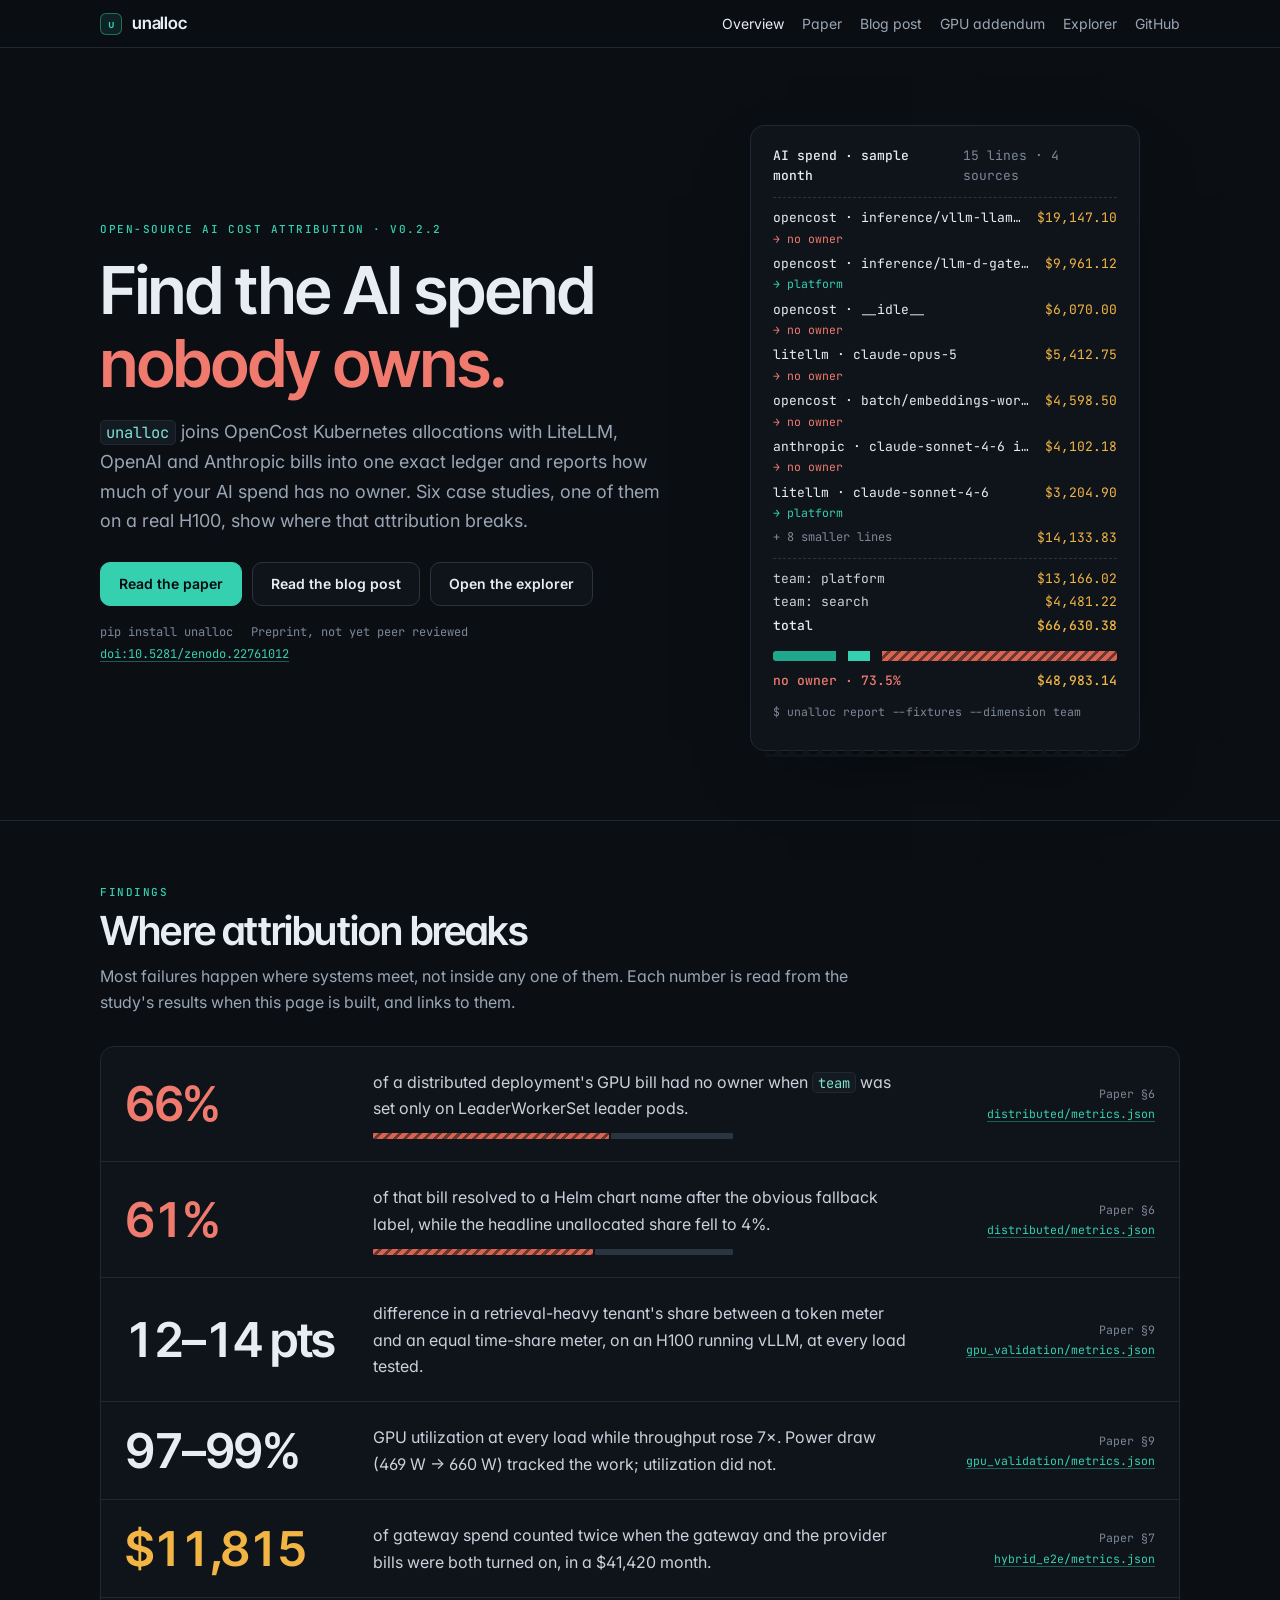
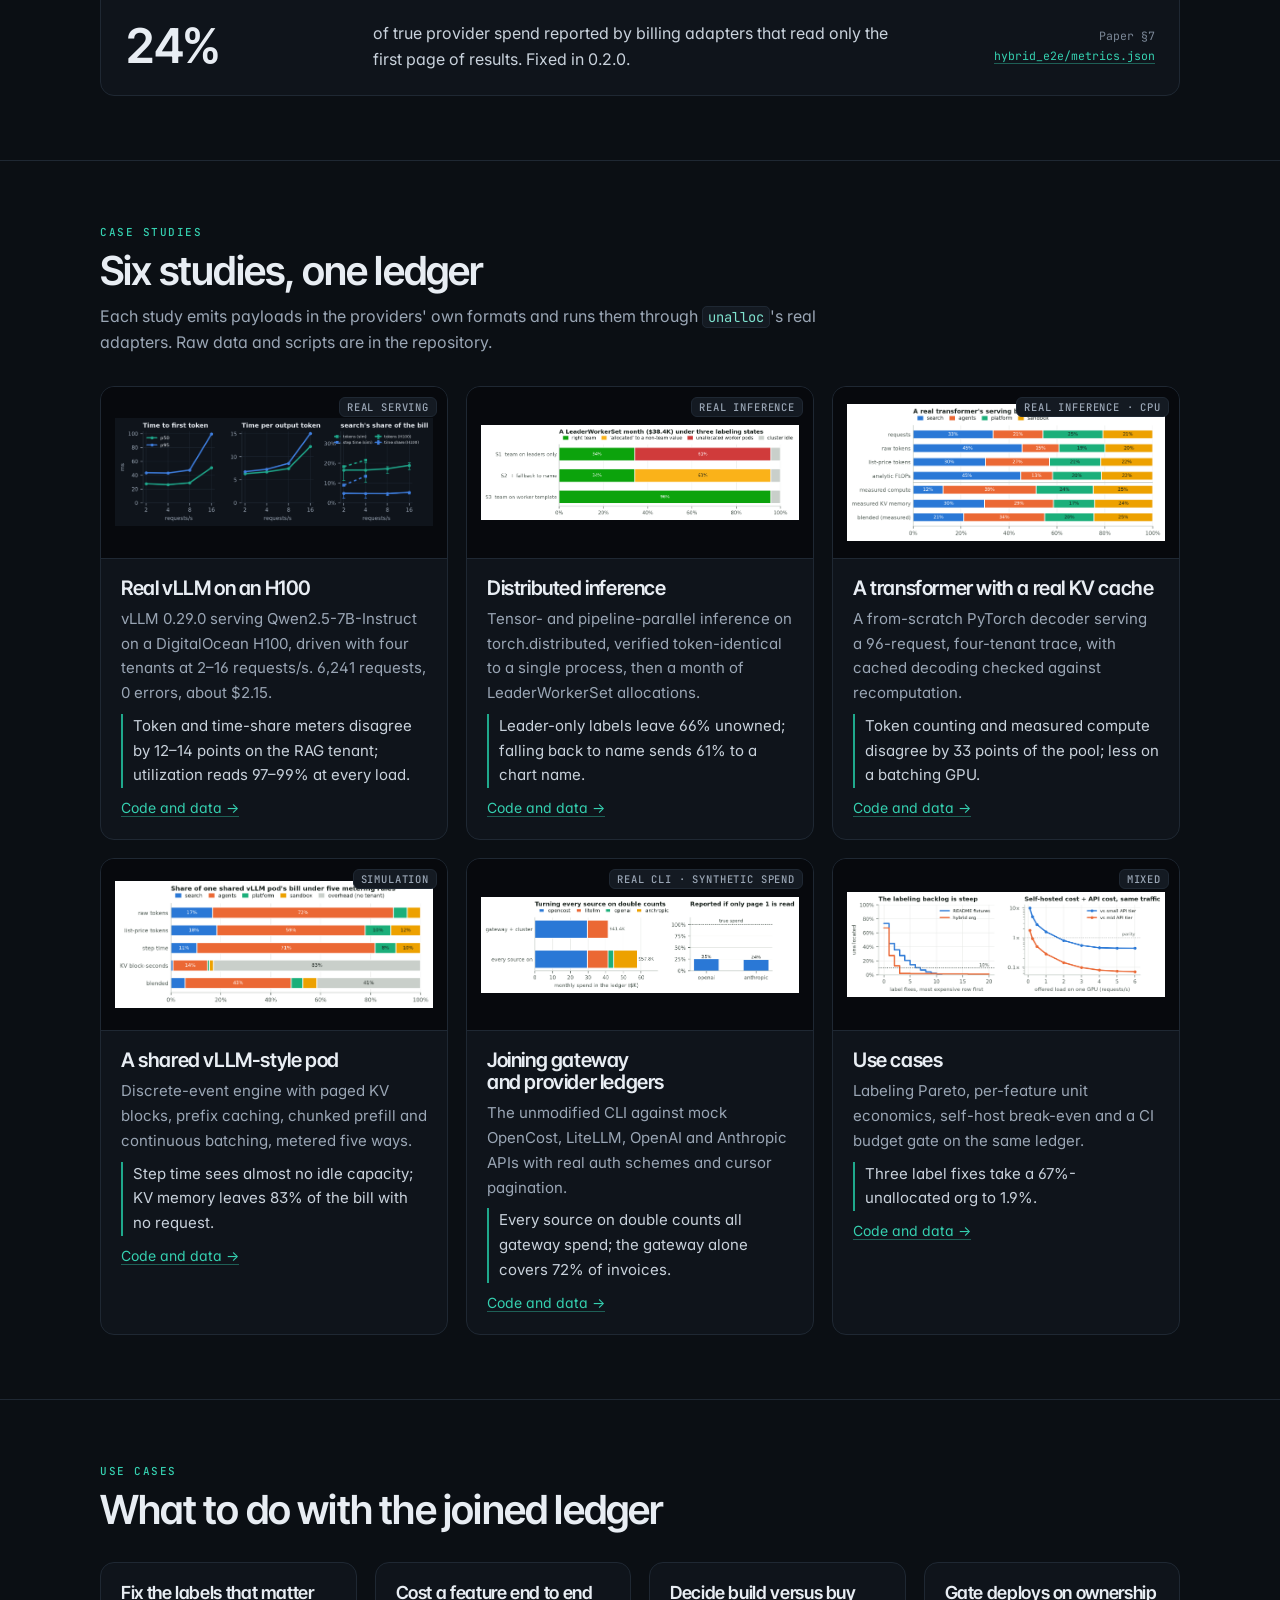
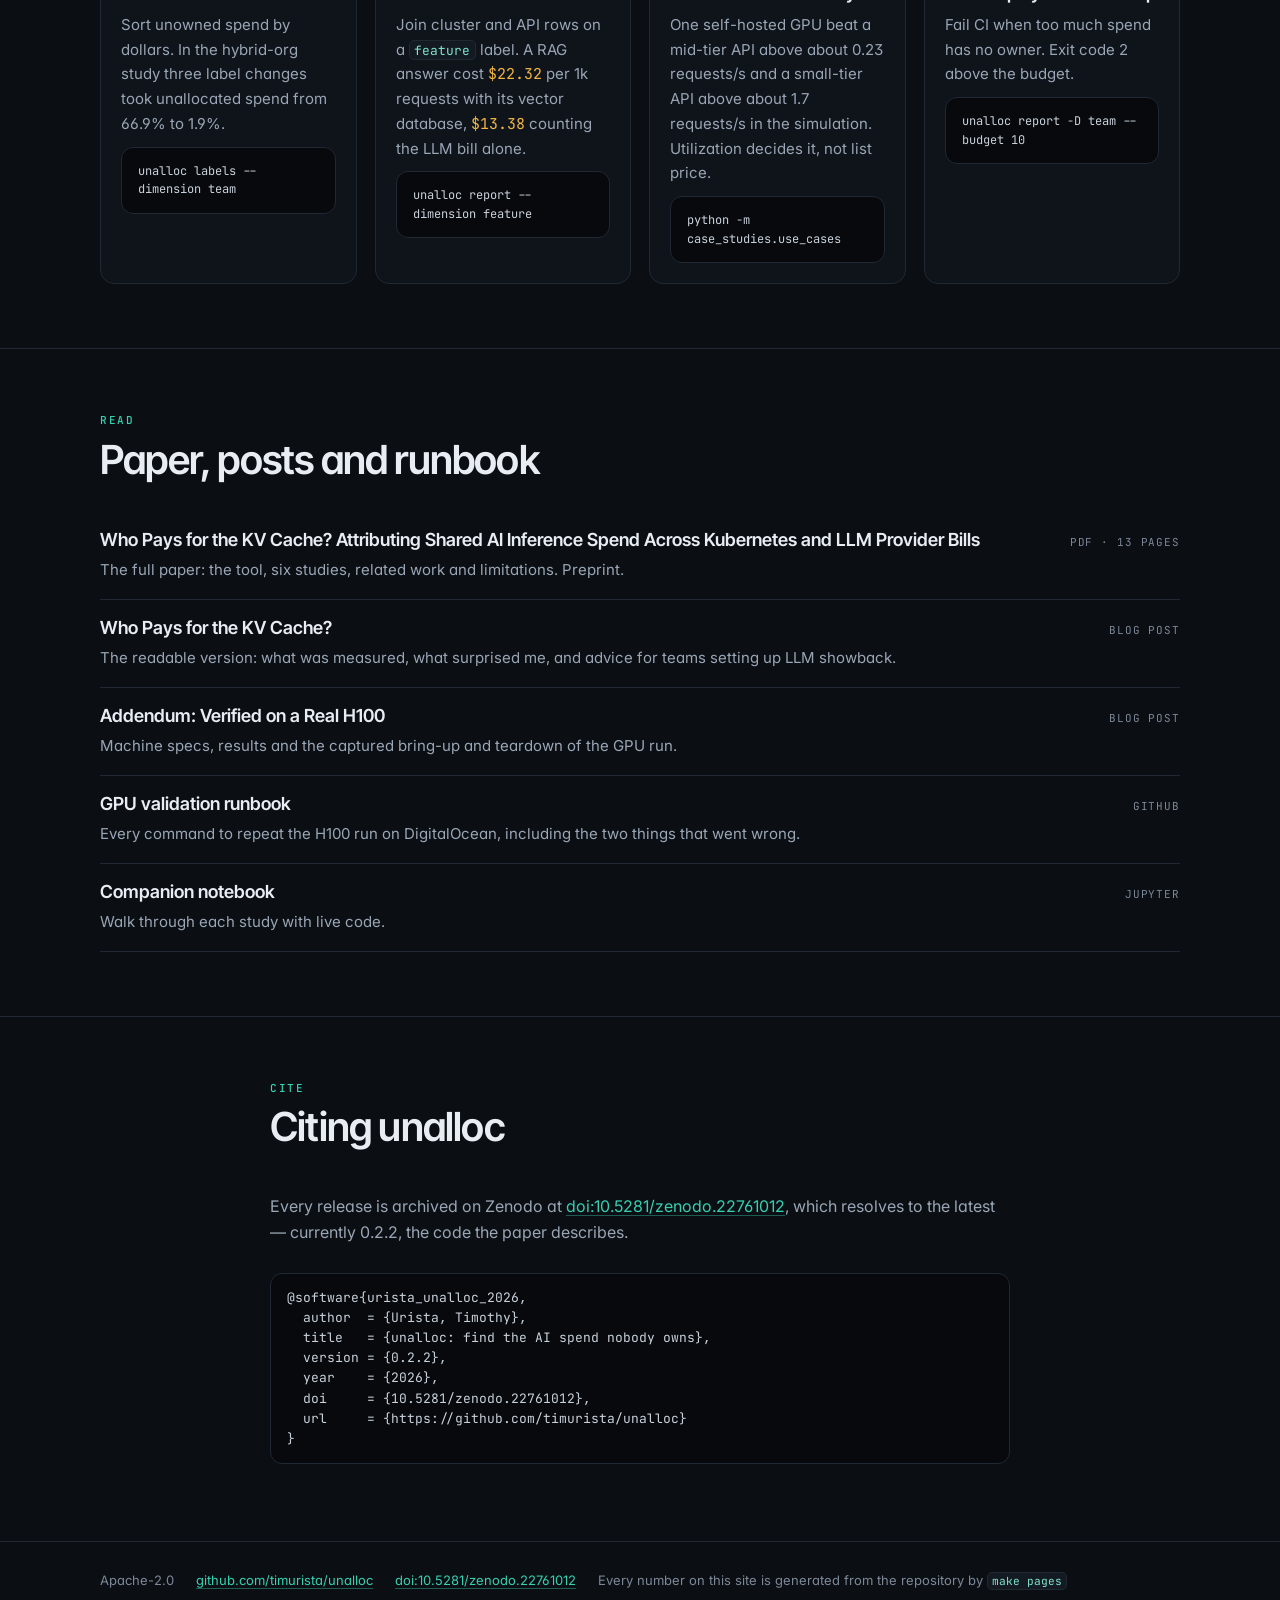
==== commit 457f6fc9: "release: 0.2.2, review corrections and repeatable GPU runs Version bumped in pyproject.toml, src/una" ====
--- a/docs/index.html
+++ b/docs/index.html
@@ -19,7 +19,7 @@
 <main>
 <div class="wrap hero">
   <div>
-    <span class="eyebrow">Open-source AI cost attribution · v0.2.1</span>
+    <span class="eyebrow">Open-source AI cost attribution · v0.2.2</span>
     <h1>Find the AI spend <em>nobody owns.</em></h1>
     <p class="lede"><code>unalloc</code> joins OpenCost Kubernetes allocations with LiteLLM, OpenAI and Anthropic bills into one exact ledger and reports how much of your AI spend has no owner. Six case studies, one of them on a real H100, show where that attribution breaks.</p>
     <div class="actions">
@@ -27,7 +27,7 @@
       <a class="btn" href="blog/who-pays-for-the-kv-cache.html">Read the blog post</a>
       <a class="btn" href="explorer.html">Open the explorer</a>
     </div>
-    <div class="meta-line"><span>pip install unalloc</span><span>Preprint, not yet peer reviewed</span><a href="https://doi.org/10.5281/zenodo.22761013">doi:10.5281/zenodo.22761013</a></div>
+    <div class="meta-line"><span>pip install unalloc</span><span>Preprint, not yet peer reviewed</span><a href="https://doi.org/10.5281/zenodo.22761012">doi:10.5281/zenodo.22761012</a></div>
   </div>
   <figure class="receipt" aria-label="A sample month of AI spend attributed by team">
   <header><strong>AI spend · sample month</strong><span>15 lines · 4 sources</span></header>
@@ -77,13 +77,13 @@
 
 <section class="band" id="cite"><div class="wrap cite">
   <header><span class="eyebrow">Cite</span><h2>Citing unalloc</h2></header>
-  <p>Release 0.2.1 is archived on Zenodo at <a href="https://doi.org/10.5281/zenodo.22761013">doi:10.5281/zenodo.22761013</a>, the code the paper describes.</p>
+  <p>Every release is archived on Zenodo at <a href="https://doi.org/10.5281/zenodo.22761012">doi:10.5281/zenodo.22761012</a>, which resolves to the latest &mdash; currently 0.2.2, the code the paper describes.</p>
   <pre><code>@software{urista_unalloc_2026,
   author  = {Urista, Timothy},
   title   = {unalloc: find the AI spend nobody owns},
-  version = {0.2.1},
+  version = {0.2.2},
   year    = {2026},
-  doi     = {10.5281/zenodo.22761013},
+  doi     = {10.5281/zenodo.22761012},
   url     = {https://github.com/timurista/unalloc}
 }</code></pre>
 </div></section>
@@ -91,7 +91,7 @@
 <footer class="site"><div class="wrap">
   <span>Apache-2.0</span>
   <a href="https://github.com/timurista/unalloc">github.com/timurista/unalloc</a>
-  <a href="https://doi.org/10.5281/zenodo.22761013">doi:10.5281/zenodo.22761013</a>
+  <a href="https://doi.org/10.5281/zenodo.22761012">doi:10.5281/zenodo.22761012</a>
   <span>Every number on this site is generated from the repository by <code>make pages</code></span>
 </div></footer>
 </body>
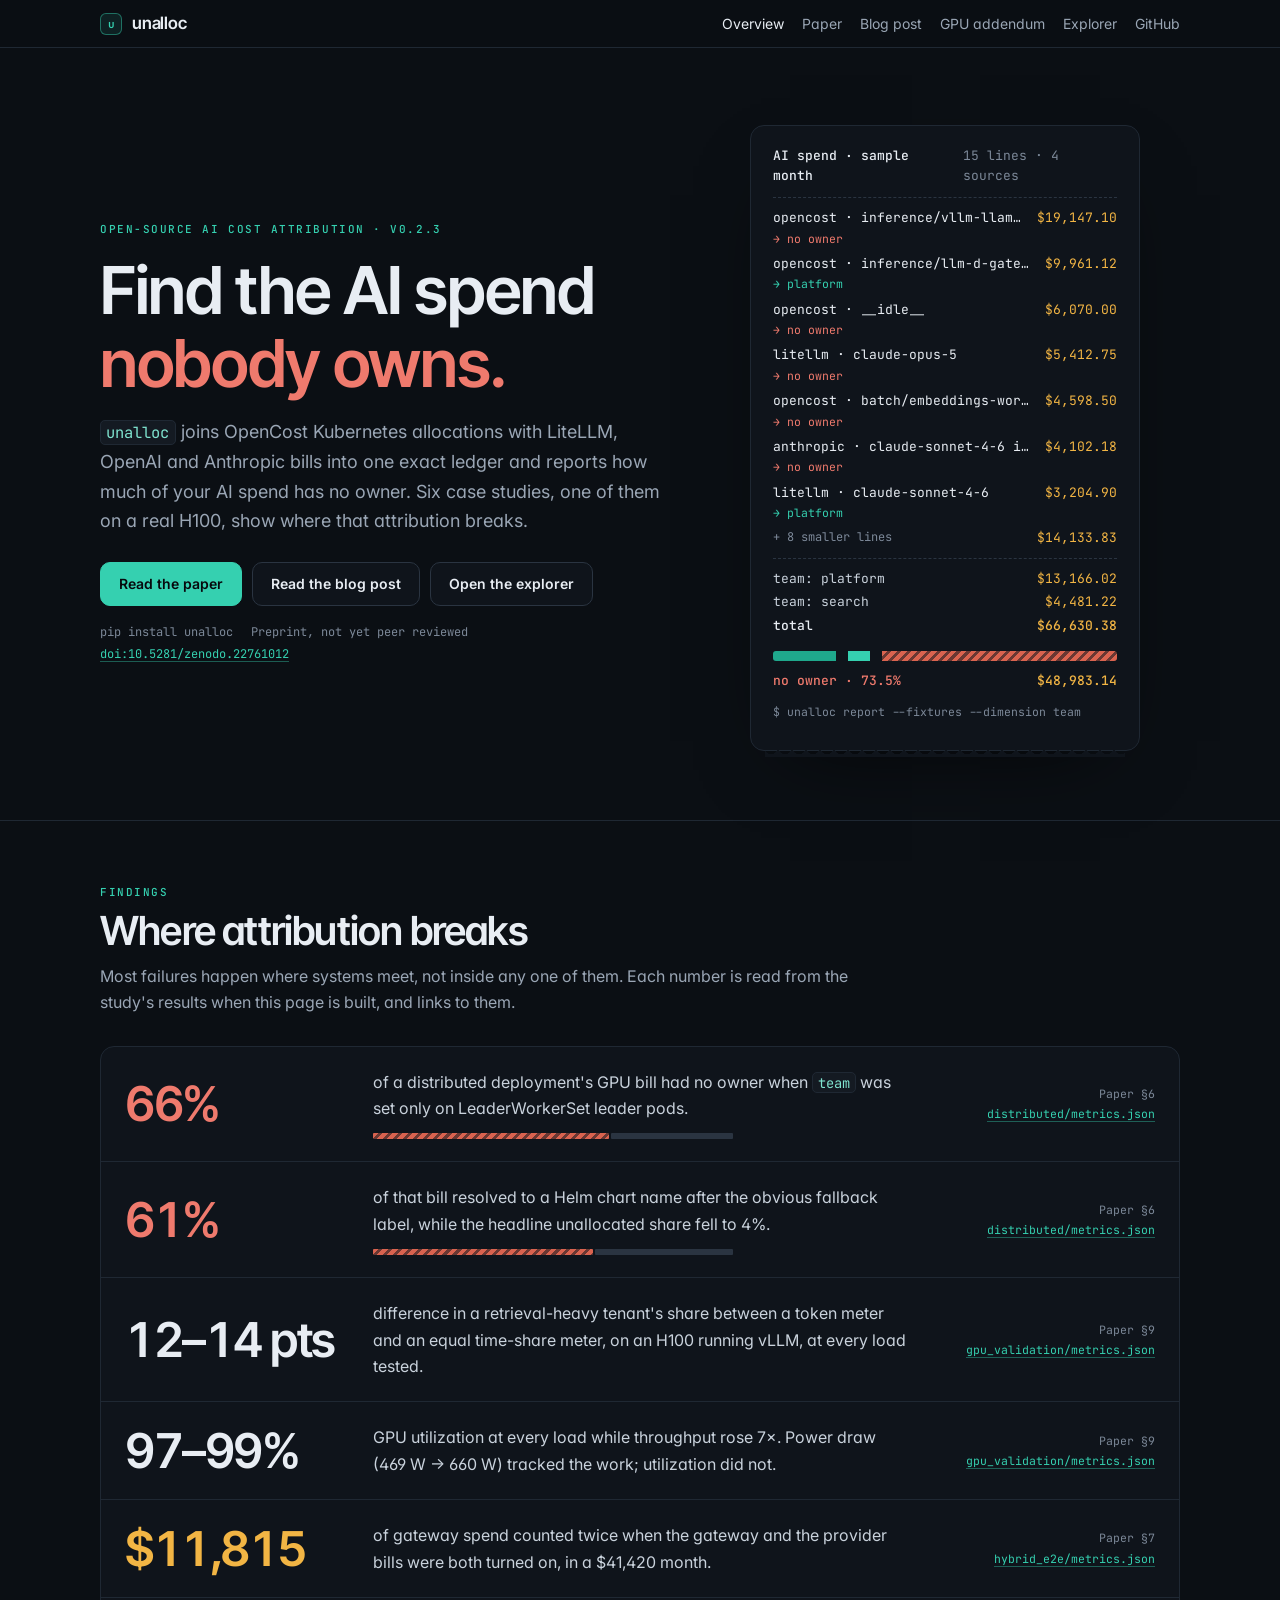
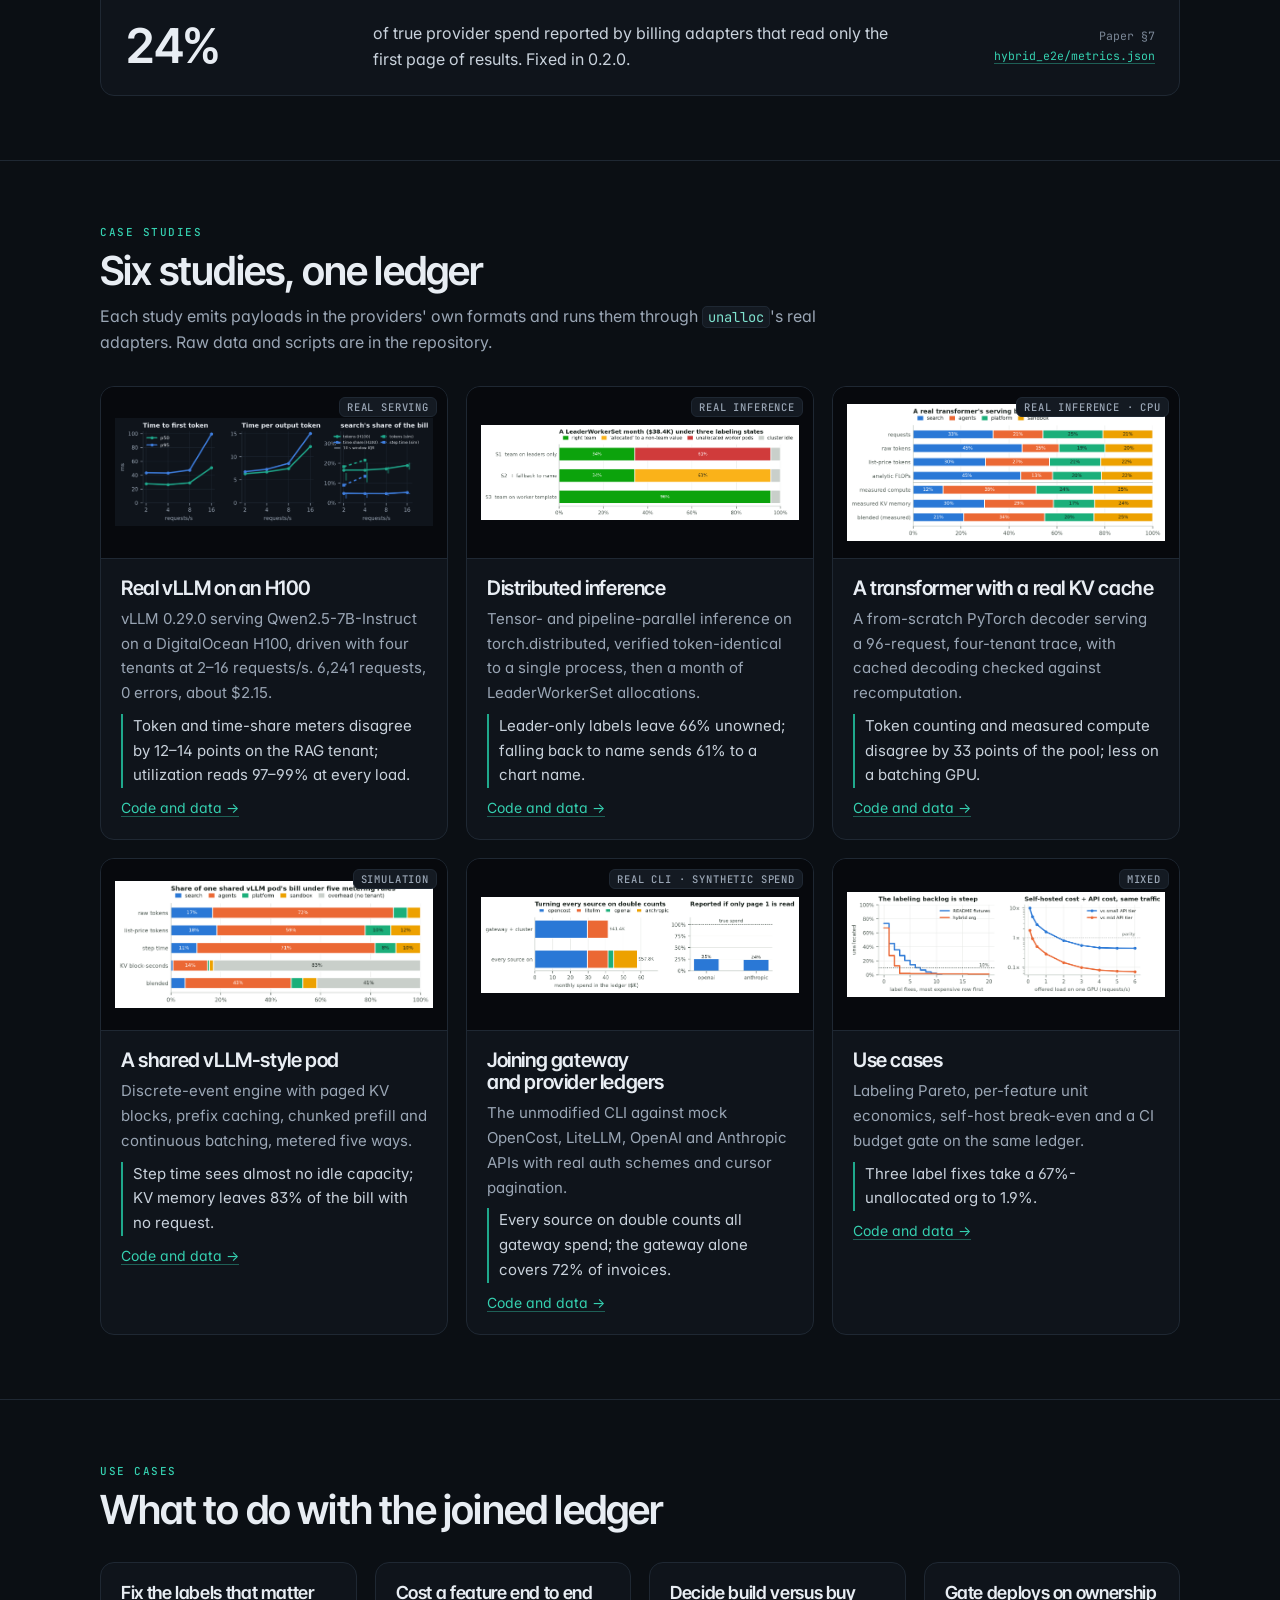
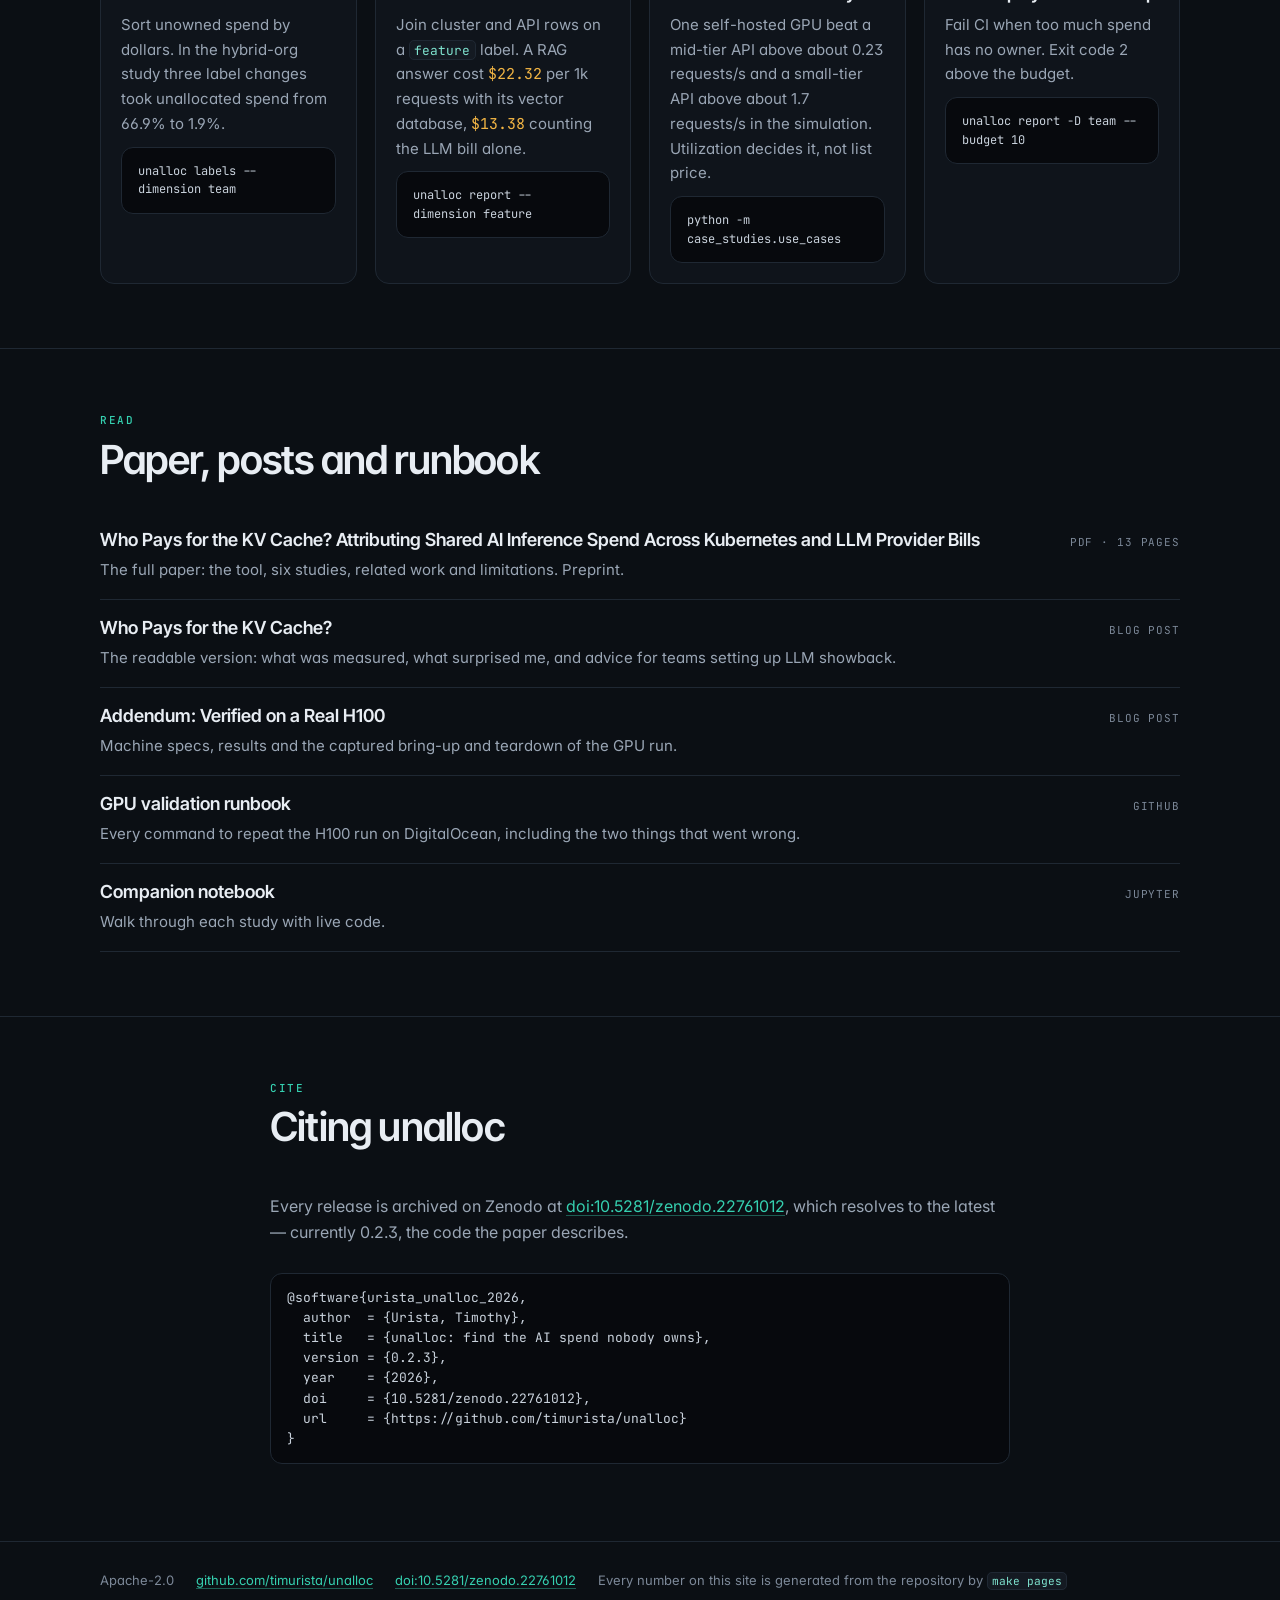
==== commit 4c9ff811: "release: 0.2.3, review corrections to the figure and the statistics Version bumped in pyproject.toml" ====
--- a/docs/index.html
+++ b/docs/index.html
@@ -19,7 +19,7 @@
 <main>
 <div class="wrap hero">
   <div>
-    <span class="eyebrow">Open-source AI cost attribution · v0.2.2</span>
+    <span class="eyebrow">Open-source AI cost attribution · v0.2.3</span>
     <h1>Find the AI spend <em>nobody owns.</em></h1>
     <p class="lede"><code>unalloc</code> joins OpenCost Kubernetes allocations with LiteLLM, OpenAI and Anthropic bills into one exact ledger and reports how much of your AI spend has no owner. Six case studies, one of them on a real H100, show where that attribution breaks.</p>
     <div class="actions">
@@ -77,11 +77,11 @@
 
 <section class="band" id="cite"><div class="wrap cite">
   <header><span class="eyebrow">Cite</span><h2>Citing unalloc</h2></header>
-  <p>Every release is archived on Zenodo at <a href="https://doi.org/10.5281/zenodo.22761012">doi:10.5281/zenodo.22761012</a>, which resolves to the latest &mdash; currently 0.2.2, the code the paper describes.</p>
+  <p>Every release is archived on Zenodo at <a href="https://doi.org/10.5281/zenodo.22761012">doi:10.5281/zenodo.22761012</a>, which resolves to the latest &mdash; currently 0.2.3, the code the paper describes.</p>
   <pre><code>@software{urista_unalloc_2026,
   author  = {Urista, Timothy},
   title   = {unalloc: find the AI spend nobody owns},
-  version = {0.2.2},
+  version = {0.2.3},
   year    = {2026},
   doi     = {10.5281/zenodo.22761012},
   url     = {https://github.com/timurista/unalloc}
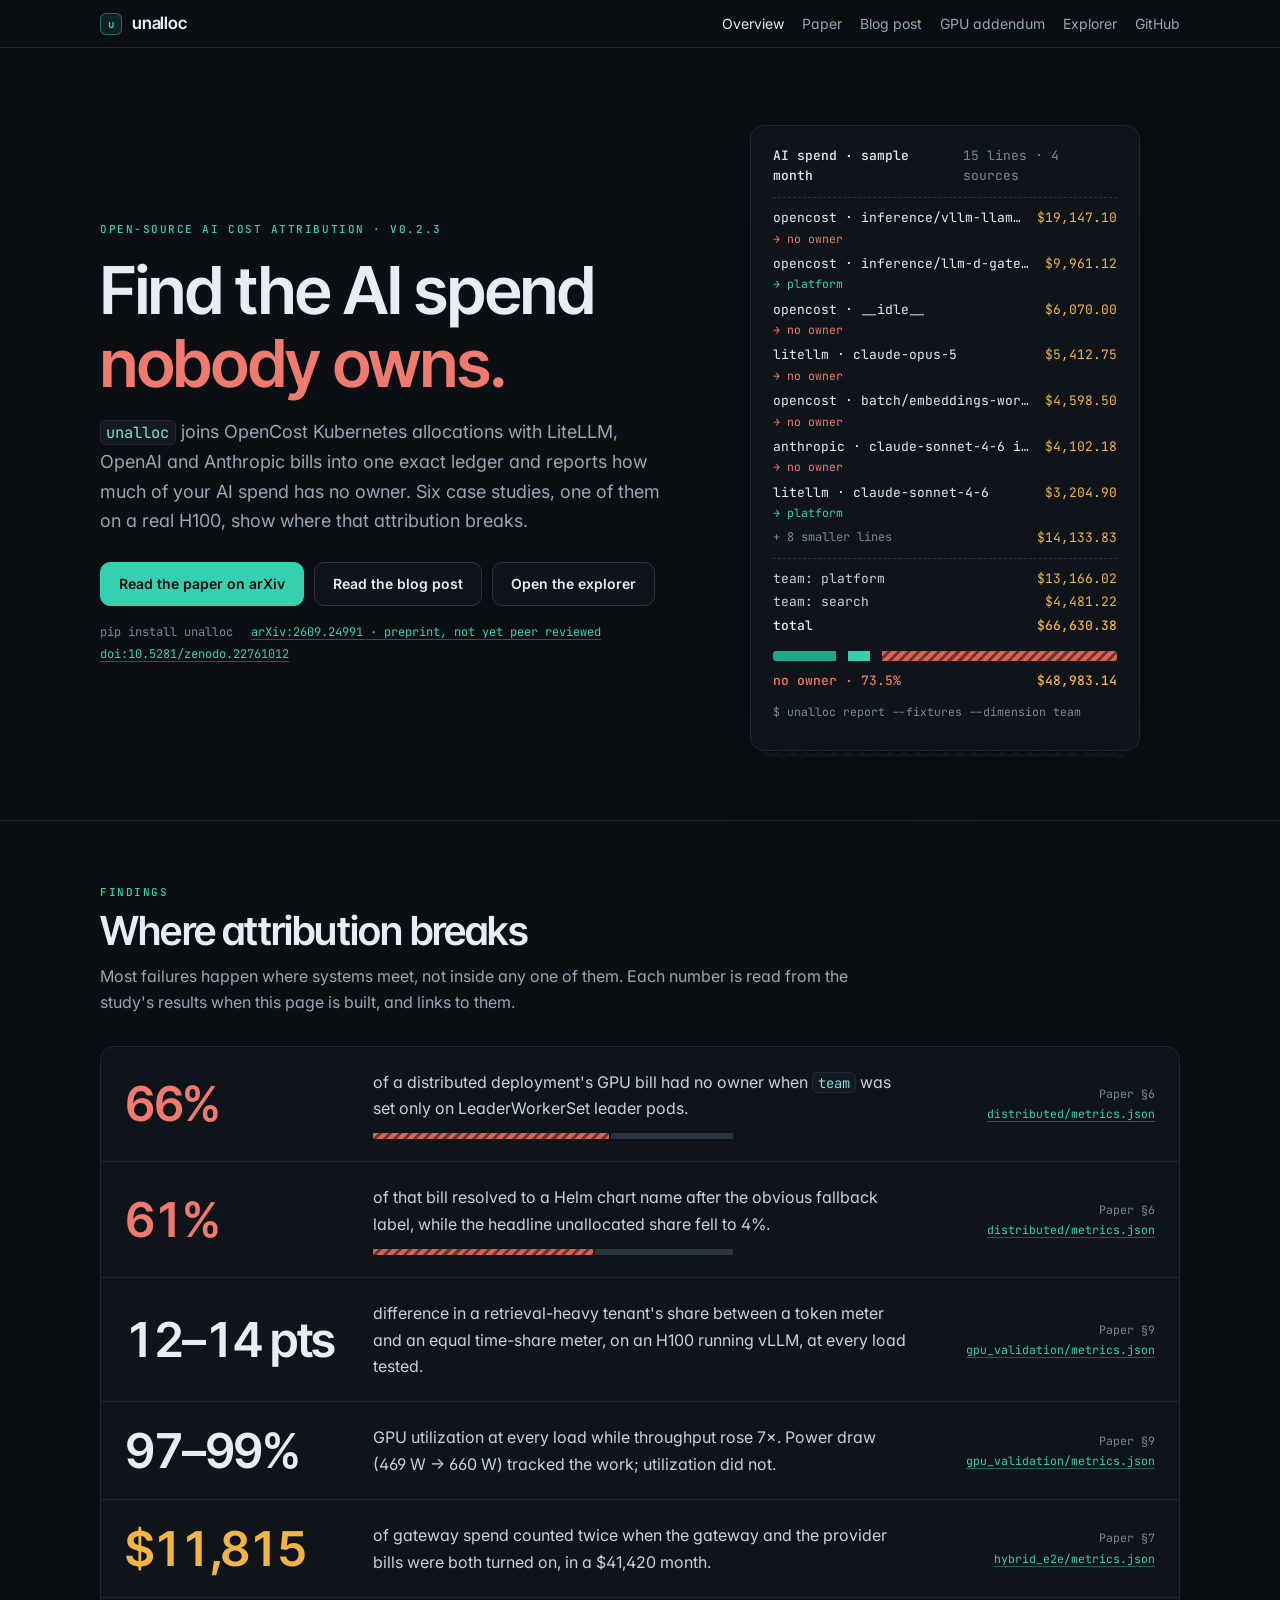
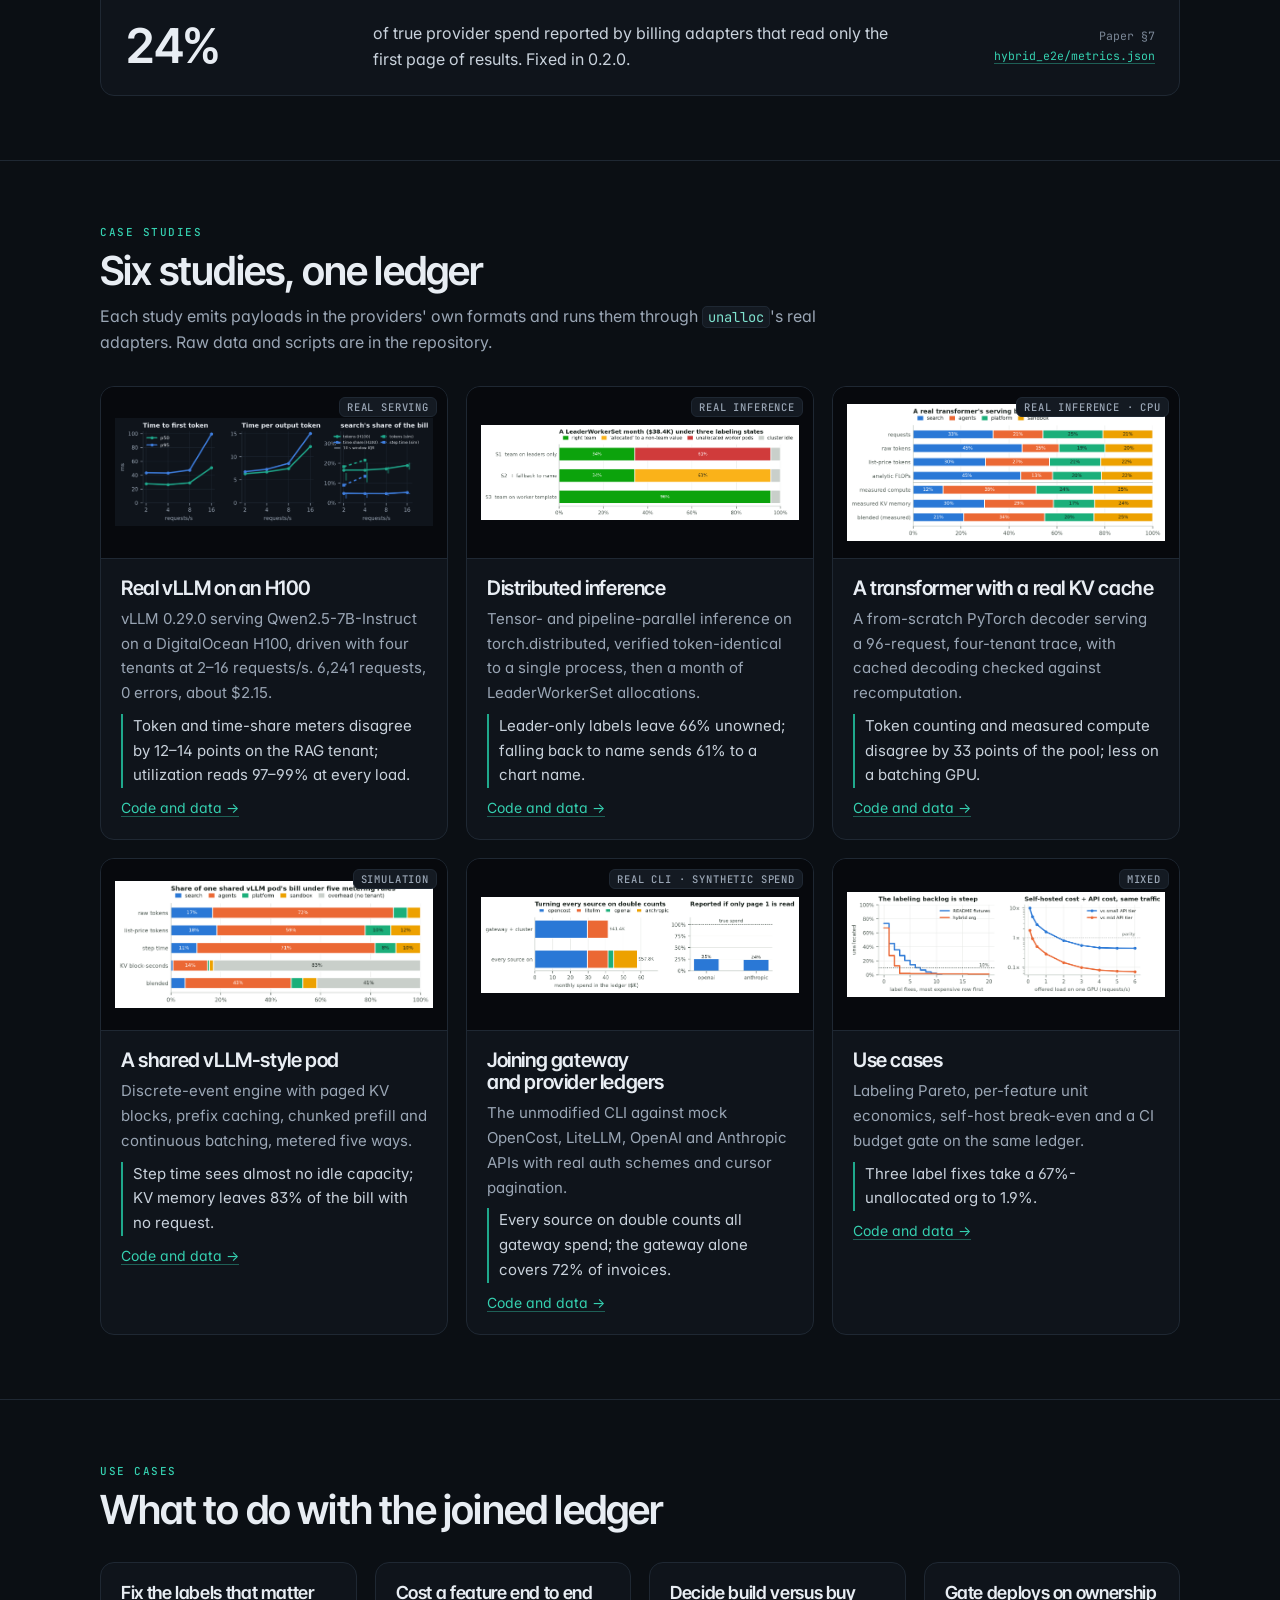
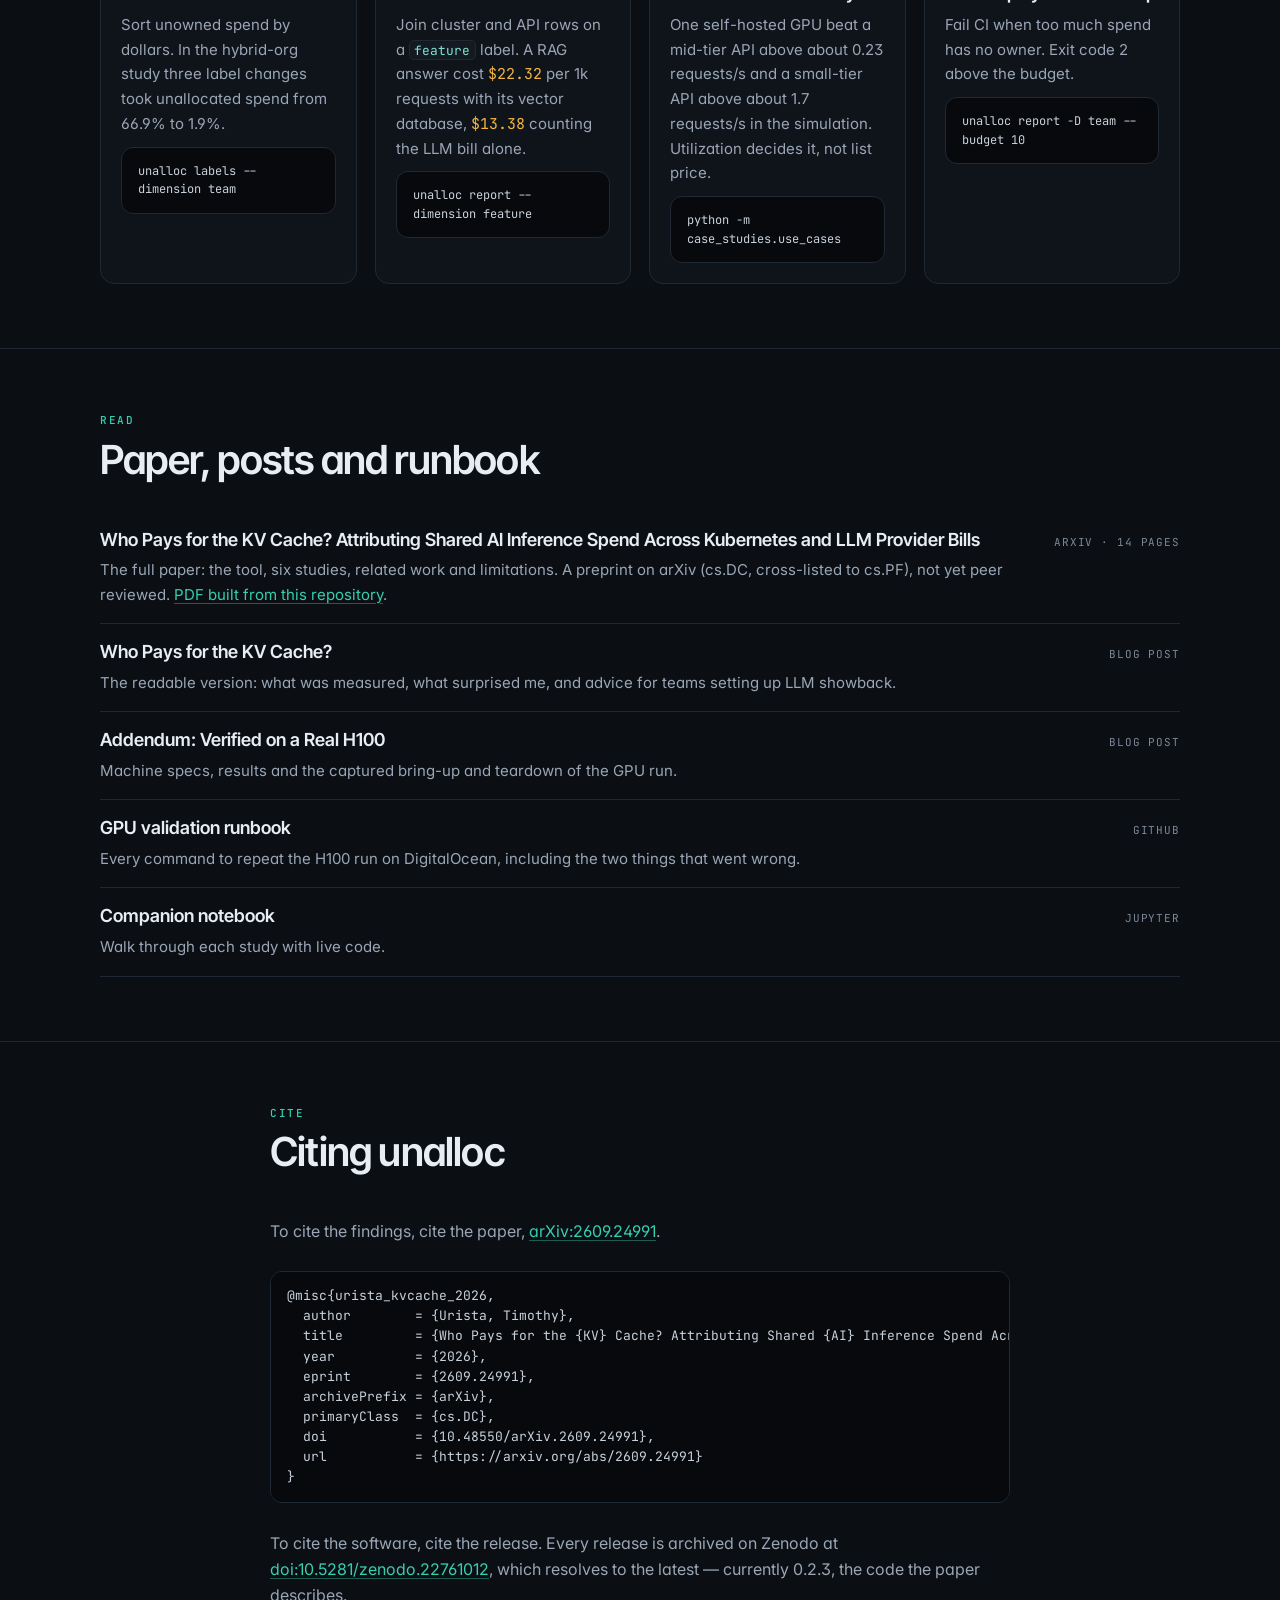
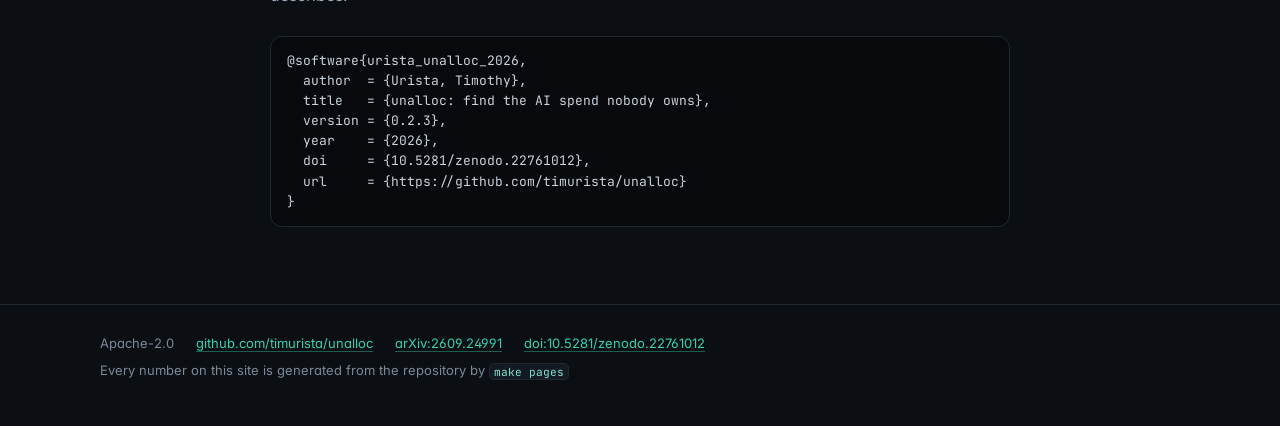
==== commit d4078a00: "paper: link the arXiv preprint (arXiv:2609.24991) everywhere README badge, links and a BibTeX entry " ====
--- a/docs/index.html
+++ b/docs/index.html
@@ -5,16 +5,77 @@
 <meta name="viewport" content="width=device-width, initial-scale=1">
 <meta name="theme-color" content="#0B0F14">
 <title>unalloc: find the AI spend nobody owns</title>
-<meta name="description" content="Open-source tool and case studies on attributing shared AI inference spend across Kubernetes and LLM provider bills.">
+<meta name="description" content="Open-source tool and case studies on attributing shared AI inference spend across Kubernetes and LLM provider bills. Paper: arXiv:2609.24991.">
 <link rel="preconnect" href="https://fonts.googleapis.com">
 <link rel="preconnect" href="https://fonts.gstatic.com" crossorigin>
 <link rel="stylesheet" href="https://fonts.googleapis.com/css2?family=Inter:wght@400;500;600&family=Inter+Tight:wght@500;600&family=JetBrains+Mono:wght@400;500&display=swap">
 <link rel="stylesheet" href="assets/site.css">
+<script type="application/ld+json">
+{
+ "@context": "https://schema.org",
+ "@graph": [
+  {
+   "@type": "ScholarlyArticle",
+   "@id": "https://arxiv.org/abs/2609.24991",
+   "headline": "Who Pays for the KV Cache? Attributing Shared AI Inference Spend Across Kubernetes and LLM Provider Bills",
+   "name": "Who Pays for the KV Cache? Attributing Shared AI Inference Spend Across Kubernetes and LLM Provider Bills",
+   "author": {
+    "@type": "Person",
+    "name": "Timothy Urista",
+    "url": "https://timurista.ai"
+   },
+   "datePublished": "2026-09-21",
+   "url": "https://arxiv.org/abs/2609.24991",
+   "sameAs": [
+    "https://doi.org/10.48550/arXiv.2609.24991",
+    "https://arxiv.org/pdf/2609.24991"
+   ],
+   "identifier": [
+    "arXiv:2609.24991",
+    "doi:10.48550/arXiv.2609.24991"
+   ],
+   "publisher": {
+    "@type": "Organization",
+    "name": "arXiv"
+   },
+   "about": [
+    "cost attribution",
+    "LLM inference",
+    "KV cache",
+    "Kubernetes",
+    "FinOps"
+   ],
+   "isBasedOn": "https://github.com/timurista/unalloc"
+  },
+  {
+   "@type": "SoftwareSourceCode",
+   "@id": "https://github.com/timurista/unalloc",
+   "name": "unalloc",
+   "description": "Joins OpenCost allocations with LLM provider bills and reports the AI spend nobody owns.",
+   "author": {
+    "@type": "Person",
+    "name": "Timothy Urista",
+    "url": "https://timurista.ai"
+   },
+   "codeRepository": "https://github.com/timurista/unalloc",
+   "programmingLanguage": "Python",
+   "license": "https://www.apache.org/licenses/LICENSE-2.0",
+   "sameAs": [
+    "https://doi.org/10.5281/zenodo.22761012",
+    "https://pypi.org/project/unalloc/"
+   ],
+   "subjectOf": {
+    "@id": "https://arxiv.org/abs/2609.24991"
+   }
+  }
+ ]
+}
+</script>
 </head>
 <body>
 <header class="top"><div class="wrap">
   <a class="brand" href="index.html"><span class="mark" aria-hidden="true">u</span>unalloc</a>
-  <nav aria-label="Site"><a href="index.html" aria-current="page">Overview</a><a href="paper/unalloc-case-studies.pdf">Paper</a><a href="blog/who-pays-for-the-kv-cache.html">Blog post</a><a href="blog/gpu-validation.html">GPU addendum</a><a href="explorer.html">Explorer</a><a href="https://github.com/timurista/unalloc">GitHub</a></nav>
+  <nav aria-label="Site"><a href="index.html" aria-current="page">Overview</a><a href="https://arxiv.org/abs/2609.24991">Paper</a><a href="blog/who-pays-for-the-kv-cache.html">Blog post</a><a href="blog/gpu-validation.html">GPU addendum</a><a href="explorer.html">Explorer</a><a href="https://github.com/timurista/unalloc">GitHub</a></nav>
 </div></header>
 <main>
 <div class="wrap hero">
@@ -23,11 +84,11 @@
     <h1>Find the AI spend <em>nobody owns.</em></h1>
     <p class="lede"><code>unalloc</code> joins OpenCost Kubernetes allocations with LiteLLM, OpenAI and Anthropic bills into one exact ledger and reports how much of your AI spend has no owner. Six case studies, one of them on a real H100, show where that attribution breaks.</p>
     <div class="actions">
-      <a class="btn primary" href="paper/unalloc-case-studies.pdf">Read the paper</a>
+      <a class="btn primary" href="https://arxiv.org/abs/2609.24991">Read the paper on arXiv</a>
       <a class="btn" href="blog/who-pays-for-the-kv-cache.html">Read the blog post</a>
       <a class="btn" href="explorer.html">Open the explorer</a>
     </div>
-    <div class="meta-line"><span>pip install unalloc</span><span>Preprint, not yet peer reviewed</span><a href="https://doi.org/10.5281/zenodo.22761012">doi:10.5281/zenodo.22761012</a></div>
+    <div class="meta-line"><span>pip install unalloc</span><a href="https://arxiv.org/abs/2609.24991">arXiv:2609.24991 · preprint, not yet peer reviewed</a><a href="https://doi.org/10.5281/zenodo.22761012">doi:10.5281/zenodo.22761012</a></div>
   </div>
   <figure class="receipt" aria-label="A sample month of AI spend attributed by team">
   <header><strong>AI spend · sample month</strong><span>15 lines · 4 sources</span></header>
@@ -62,8 +123,8 @@
 <section class="band" id="read"><div class="wrap">
   <header><span class="eyebrow">Read</span><h2>Paper, posts and runbook</h2></header>
   <ul class="reads">
-    <li><a class="title" href="paper/unalloc-case-studies.pdf">Who Pays for the KV Cache? Attributing Shared AI Inference Spend Across Kubernetes and LLM Provider Bills</a><span class="fmt">PDF · 13 pages</span>
-      <p>The full paper: the tool, six studies, related work and limitations. Preprint.</p></li>
+    <li><a class="title" href="https://arxiv.org/abs/2609.24991">Who Pays for the KV Cache? Attributing Shared AI Inference Spend Across Kubernetes and LLM Provider Bills</a><span class="fmt">arXiv · 14 pages</span>
+      <p>The full paper: the tool, six studies, related work and limitations. A preprint on arXiv (cs.DC, cross-listed to cs.PF), not yet peer reviewed. <a href="paper/unalloc-case-studies.pdf">PDF built from this repository</a>.</p></li>
     <li><a class="title" href="blog/who-pays-for-the-kv-cache.html">Who Pays for the KV Cache?</a><span class="fmt">Blog post</span>
       <p>The readable version: what was measured, what surprised me, and advice for teams setting up LLM showback.</p></li>
     <li><a class="title" href="blog/gpu-validation.html">Addendum: Verified on a Real H100</a><span class="fmt">Blog post</span>
@@ -77,7 +138,18 @@
 
 <section class="band" id="cite"><div class="wrap cite">
   <header><span class="eyebrow">Cite</span><h2>Citing unalloc</h2></header>
-  <p>Every release is archived on Zenodo at <a href="https://doi.org/10.5281/zenodo.22761012">doi:10.5281/zenodo.22761012</a>, which resolves to the latest &mdash; currently 0.2.3, the code the paper describes.</p>
+  <p>To cite the findings, cite the paper, <a href="https://arxiv.org/abs/2609.24991">arXiv:2609.24991</a>.</p>
+  <pre><code>@misc{urista_kvcache_2026,
+  author        = {Urista, Timothy},
+  title         = {Who Pays for the {KV} Cache? Attributing Shared {AI} Inference Spend Across {Kubernetes} and {LLM} Provider Bills},
+  year          = {2026},
+  eprint        = {2609.24991},
+  archivePrefix = {arXiv},
+  primaryClass  = {cs.DC},
+  doi           = {10.48550/arXiv.2609.24991},
+  url           = {https://arxiv.org/abs/2609.24991}
+}</code></pre>
+  <p>To cite the software, cite the release. Every release is archived on Zenodo at <a href="https://doi.org/10.5281/zenodo.22761012">doi:10.5281/zenodo.22761012</a>, which resolves to the latest &mdash; currently 0.2.3, the code the paper describes.</p>
   <pre><code>@software{urista_unalloc_2026,
   author  = {Urista, Timothy},
   title   = {unalloc: find the AI spend nobody owns},
@@ -91,6 +163,7 @@
 <footer class="site"><div class="wrap">
   <span>Apache-2.0</span>
   <a href="https://github.com/timurista/unalloc">github.com/timurista/unalloc</a>
+  <a href="https://arxiv.org/abs/2609.24991">arXiv:2609.24991</a>
   <a href="https://doi.org/10.5281/zenodo.22761012">doi:10.5281/zenodo.22761012</a>
   <span>Every number on this site is generated from the repository by <code>make pages</code></span>
 </div></footer>
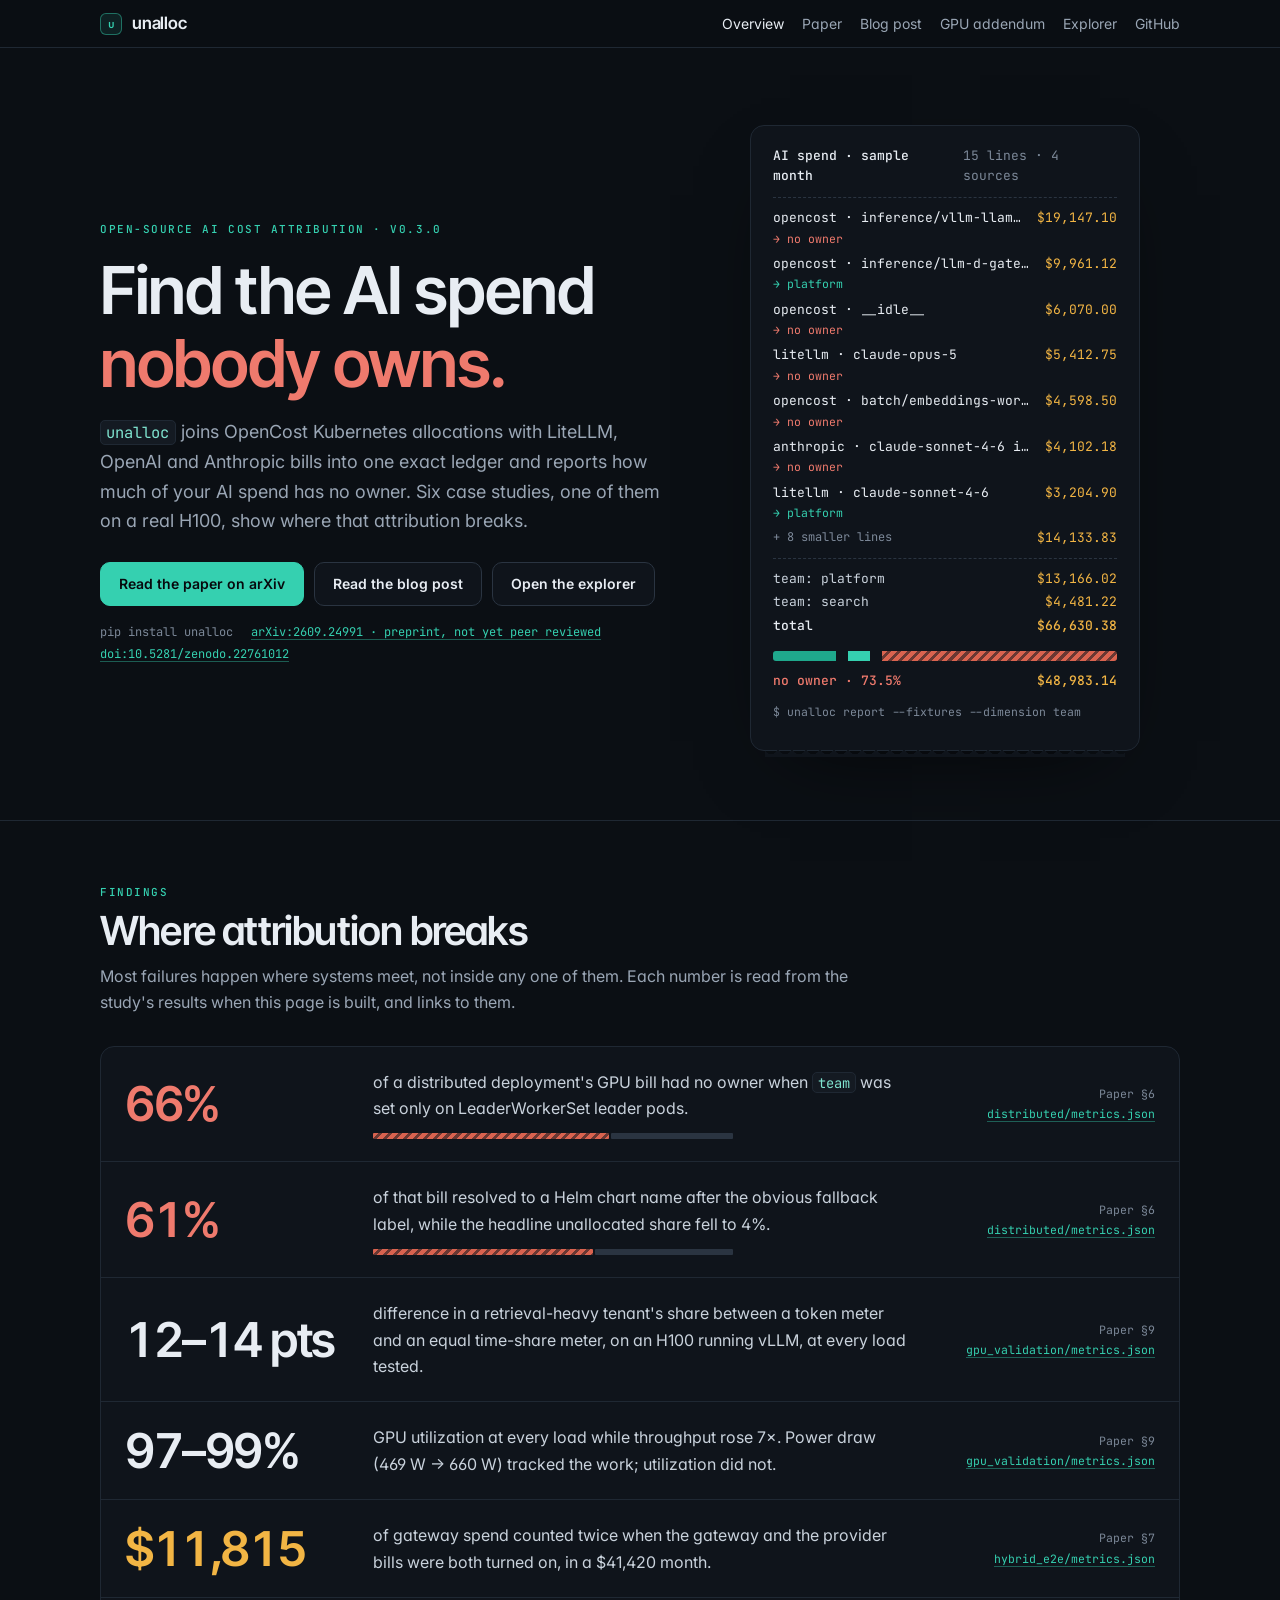
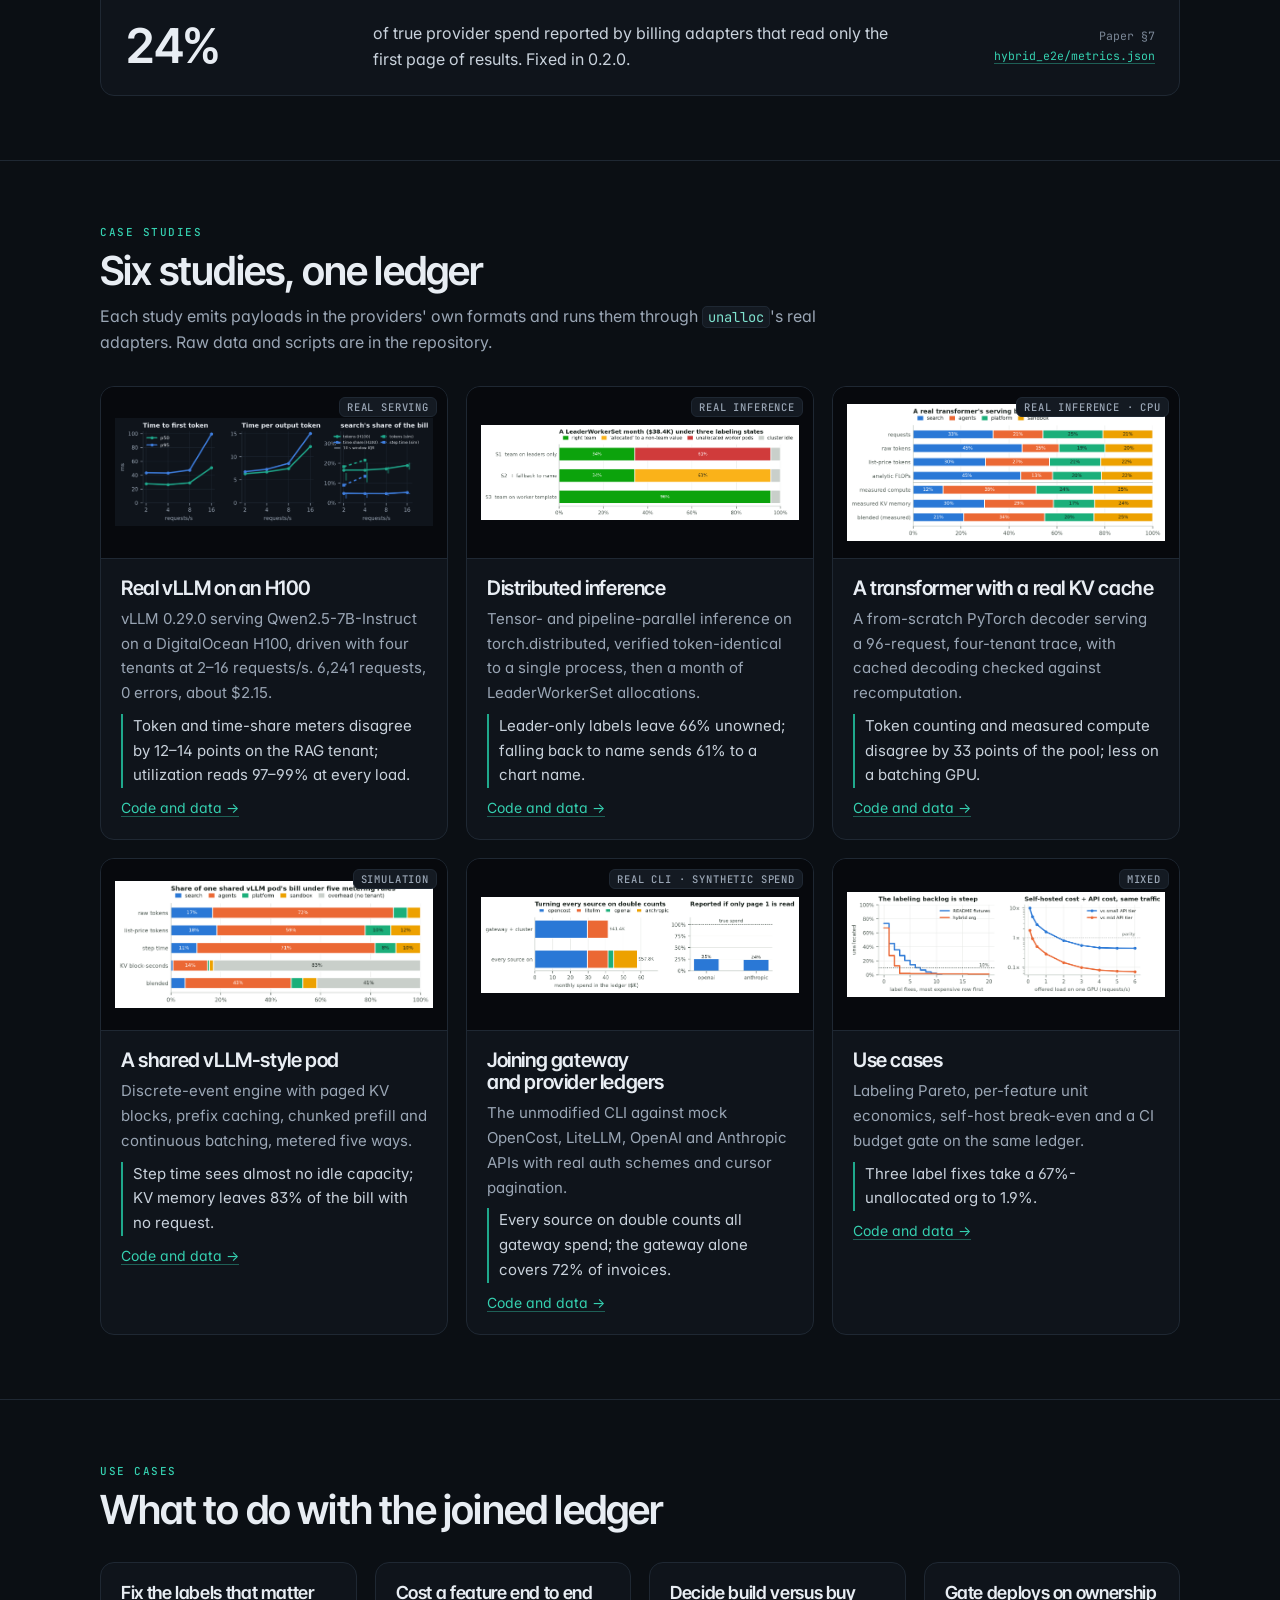
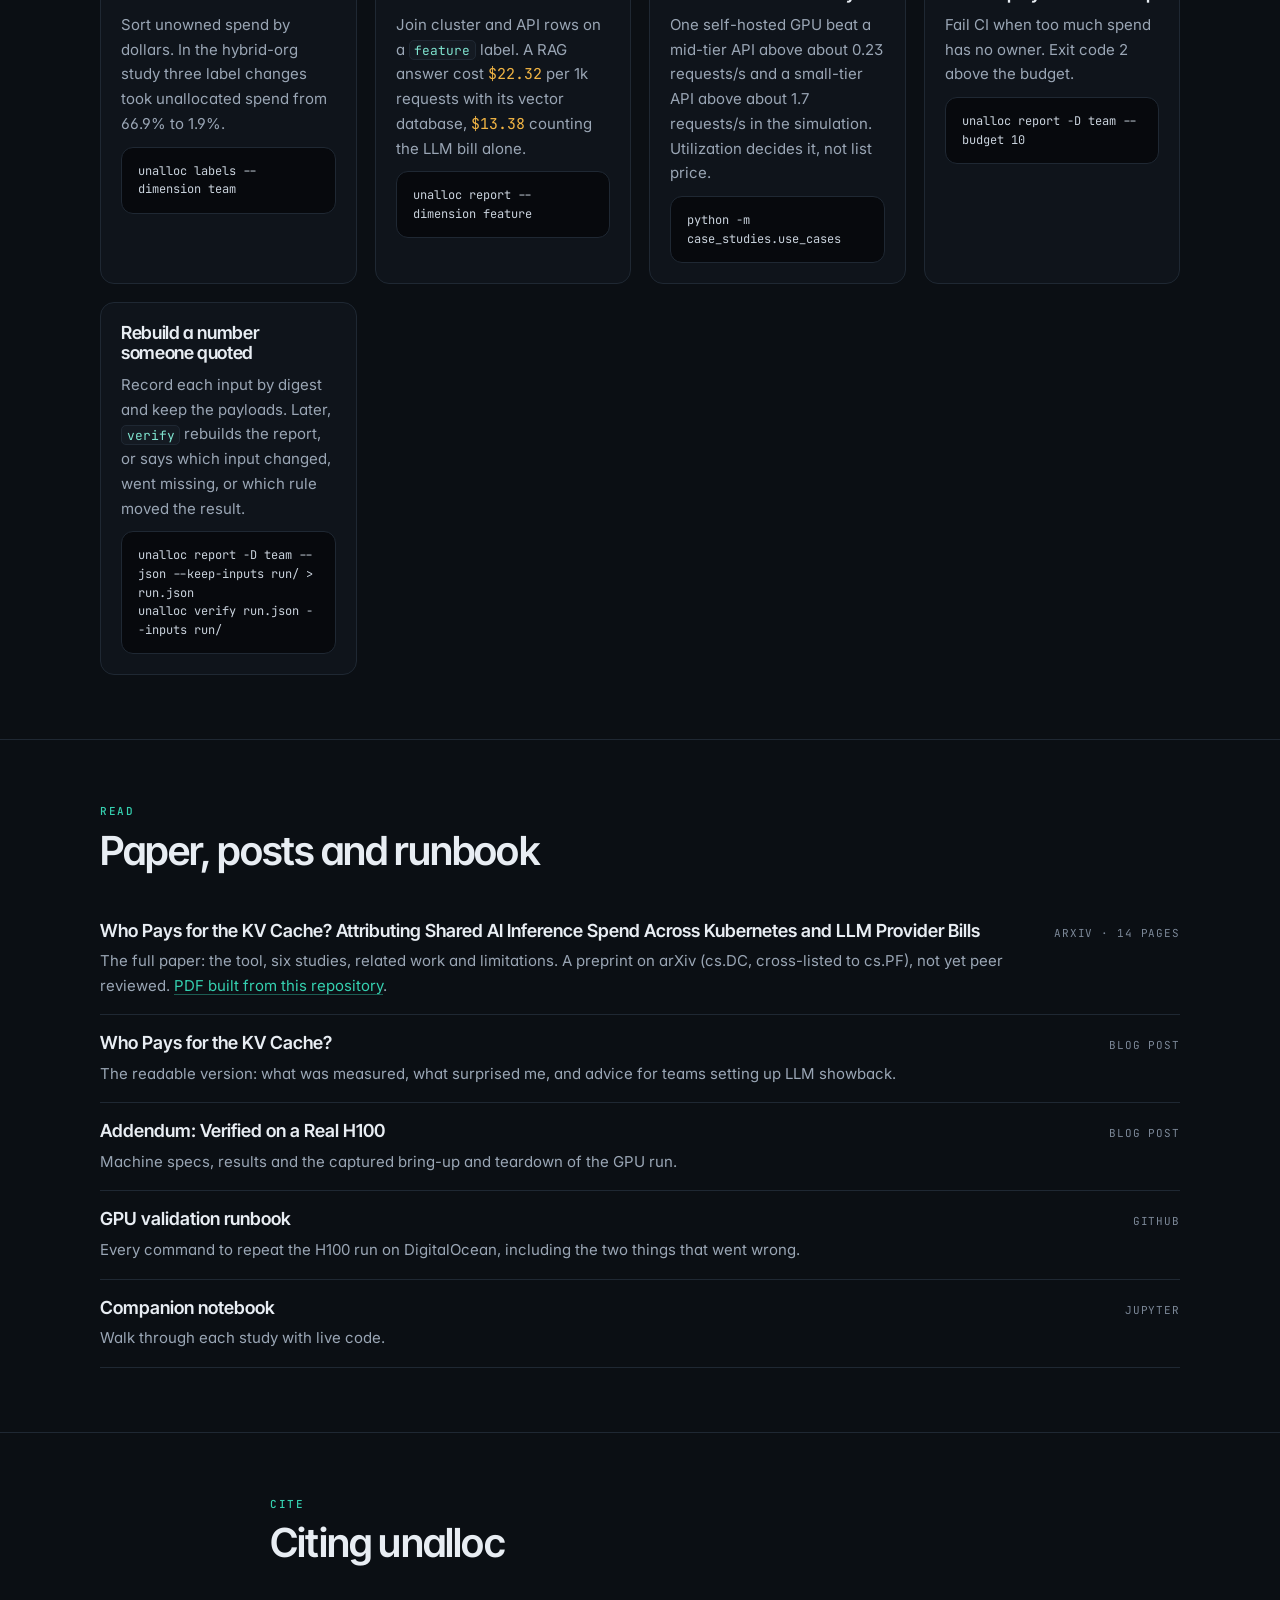
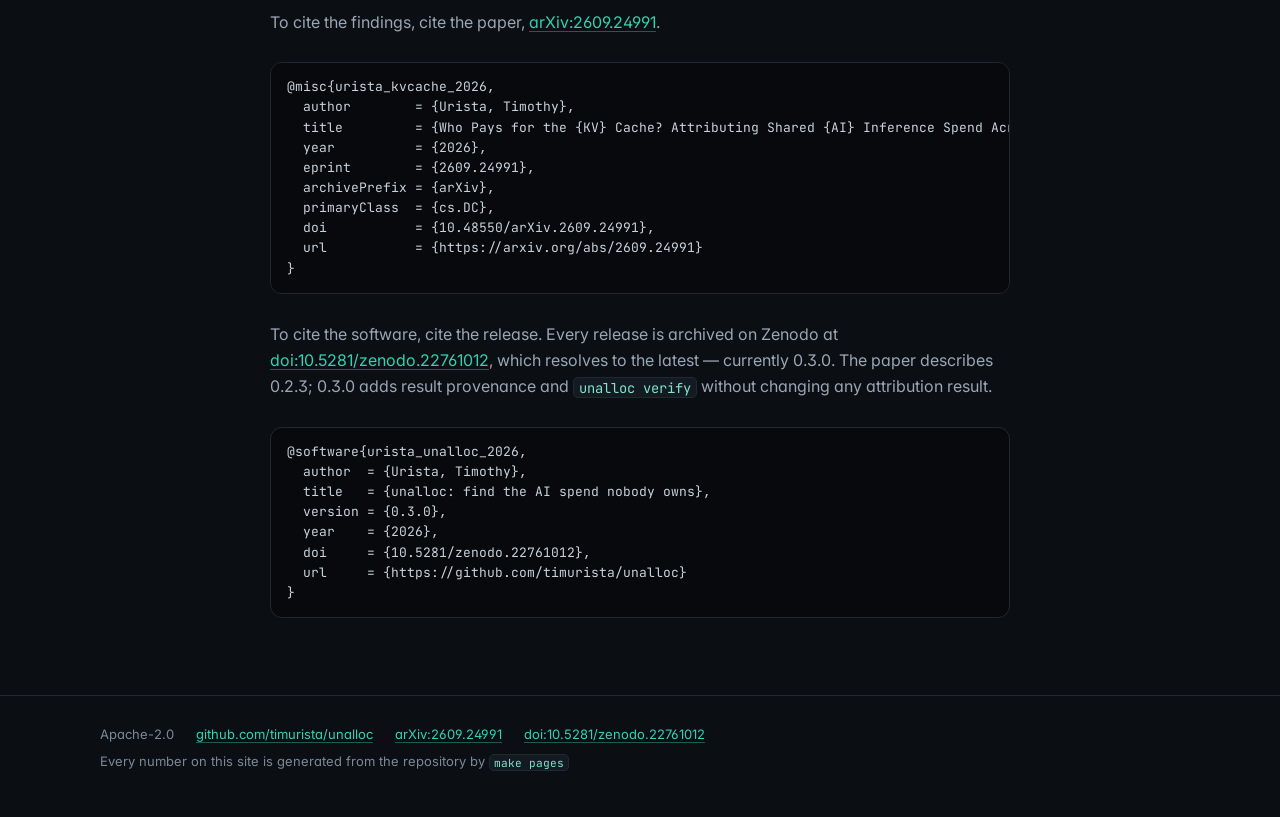
==== commit 33a44e89: "release: 0.3.0, result provenance and `unalloc verify` A report is now rebuildable, or says why it i" ====
--- a/docs/index.html
+++ b/docs/index.html
@@ -80,7 +80,7 @@
 <main>
 <div class="wrap hero">
   <div>
-    <span class="eyebrow">Open-source AI cost attribution · v0.2.3</span>
+    <span class="eyebrow">Open-source AI cost attribution · v0.3.0</span>
     <h1>Find the AI spend <em>nobody owns.</em></h1>
     <p class="lede"><code>unalloc</code> joins OpenCost Kubernetes allocations with LiteLLM, OpenAI and Anthropic bills into one exact ledger and reports how much of your AI spend has no owner. Six case studies, one of them on a real H100, show where that attribution breaks.</p>
     <div class="actions">
@@ -117,7 +117,8 @@
 
 <section class="band" id="use-cases"><div class="wrap">
   <header><span class="eyebrow">Use cases</span><h2>What to do with the joined ledger</h2></header>
-  <div class="uses"><div><h3>Fix the labels that matter</h3><p>Sort unowned spend by dollars. In the hybrid-org study three label changes took unallocated spend from 66.9% to 1.9%.</p><pre><code>unalloc labels --dimension team</code></pre></div><div><h3>Cost a feature end to end</h3><p>Join cluster and API rows on a <code>feature</code> label. A RAG answer cost <span class="money">$22.32</span> per 1k requests with its vector database, <span class="money">$13.38</span> counting the LLM bill alone.</p><pre><code>unalloc report --dimension feature</code></pre></div><div><h3>Decide build versus buy</h3><p>One self-hosted GPU beat a mid-tier API above about 0.23 requests/s and a small-tier API above about 1.7 requests/s in the simulation. Utilization decides it, not list price.</p><pre><code>python -m case_studies.use_cases</code></pre></div><div><h3>Gate deploys on ownership</h3><p>Fail CI when too much spend has no owner. Exit code 2 above the budget.</p><pre><code>unalloc report -D team --budget 10</code></pre></div></div>
+  <div class="uses"><div><h3>Fix the labels that matter</h3><p>Sort unowned spend by dollars. In the hybrid-org study three label changes took unallocated spend from 66.9% to 1.9%.</p><pre><code>unalloc labels --dimension team</code></pre></div><div><h3>Cost a feature end to end</h3><p>Join cluster and API rows on a <code>feature</code> label. A RAG answer cost <span class="money">$22.32</span> per 1k requests with its vector database, <span class="money">$13.38</span> counting the LLM bill alone.</p><pre><code>unalloc report --dimension feature</code></pre></div><div><h3>Decide build versus buy</h3><p>One self-hosted GPU beat a mid-tier API above about 0.23 requests/s and a small-tier API above about 1.7 requests/s in the simulation. Utilization decides it, not list price.</p><pre><code>python -m case_studies.use_cases</code></pre></div><div><h3>Gate deploys on ownership</h3><p>Fail CI when too much spend has no owner. Exit code 2 above the budget.</p><pre><code>unalloc report -D team --budget 10</code></pre></div><div><h3>Rebuild a number someone quoted</h3><p>Record each input by digest and keep the payloads. Later, <code>verify</code> rebuilds the report, or says which input changed, went missing, or which rule moved the result.</p><pre><code>unalloc report -D team --json --keep-inputs run/ &gt; run.json
+unalloc verify run.json --inputs run/</code></pre></div></div>
 </div></section>
 
 <section class="band" id="read"><div class="wrap">
@@ -149,11 +150,11 @@
   doi           = {10.48550/arXiv.2609.24991},
   url           = {https://arxiv.org/abs/2609.24991}
 }</code></pre>
-  <p>To cite the software, cite the release. Every release is archived on Zenodo at <a href="https://doi.org/10.5281/zenodo.22761012">doi:10.5281/zenodo.22761012</a>, which resolves to the latest &mdash; currently 0.2.3, the code the paper describes.</p>
+  <p>To cite the software, cite the release. Every release is archived on Zenodo at <a href="https://doi.org/10.5281/zenodo.22761012">doi:10.5281/zenodo.22761012</a>, which resolves to the latest &mdash; currently 0.3.0. The paper describes 0.2.3; 0.3.0 adds result provenance and <code>unalloc verify</code> without changing any attribution result.</p>
   <pre><code>@software{urista_unalloc_2026,
   author  = {Urista, Timothy},
   title   = {unalloc: find the AI spend nobody owns},
-  version = {0.2.3},
+  version = {0.3.0},
   year    = {2026},
   doi     = {10.5281/zenodo.22761012},
   url     = {https://github.com/timurista/unalloc}
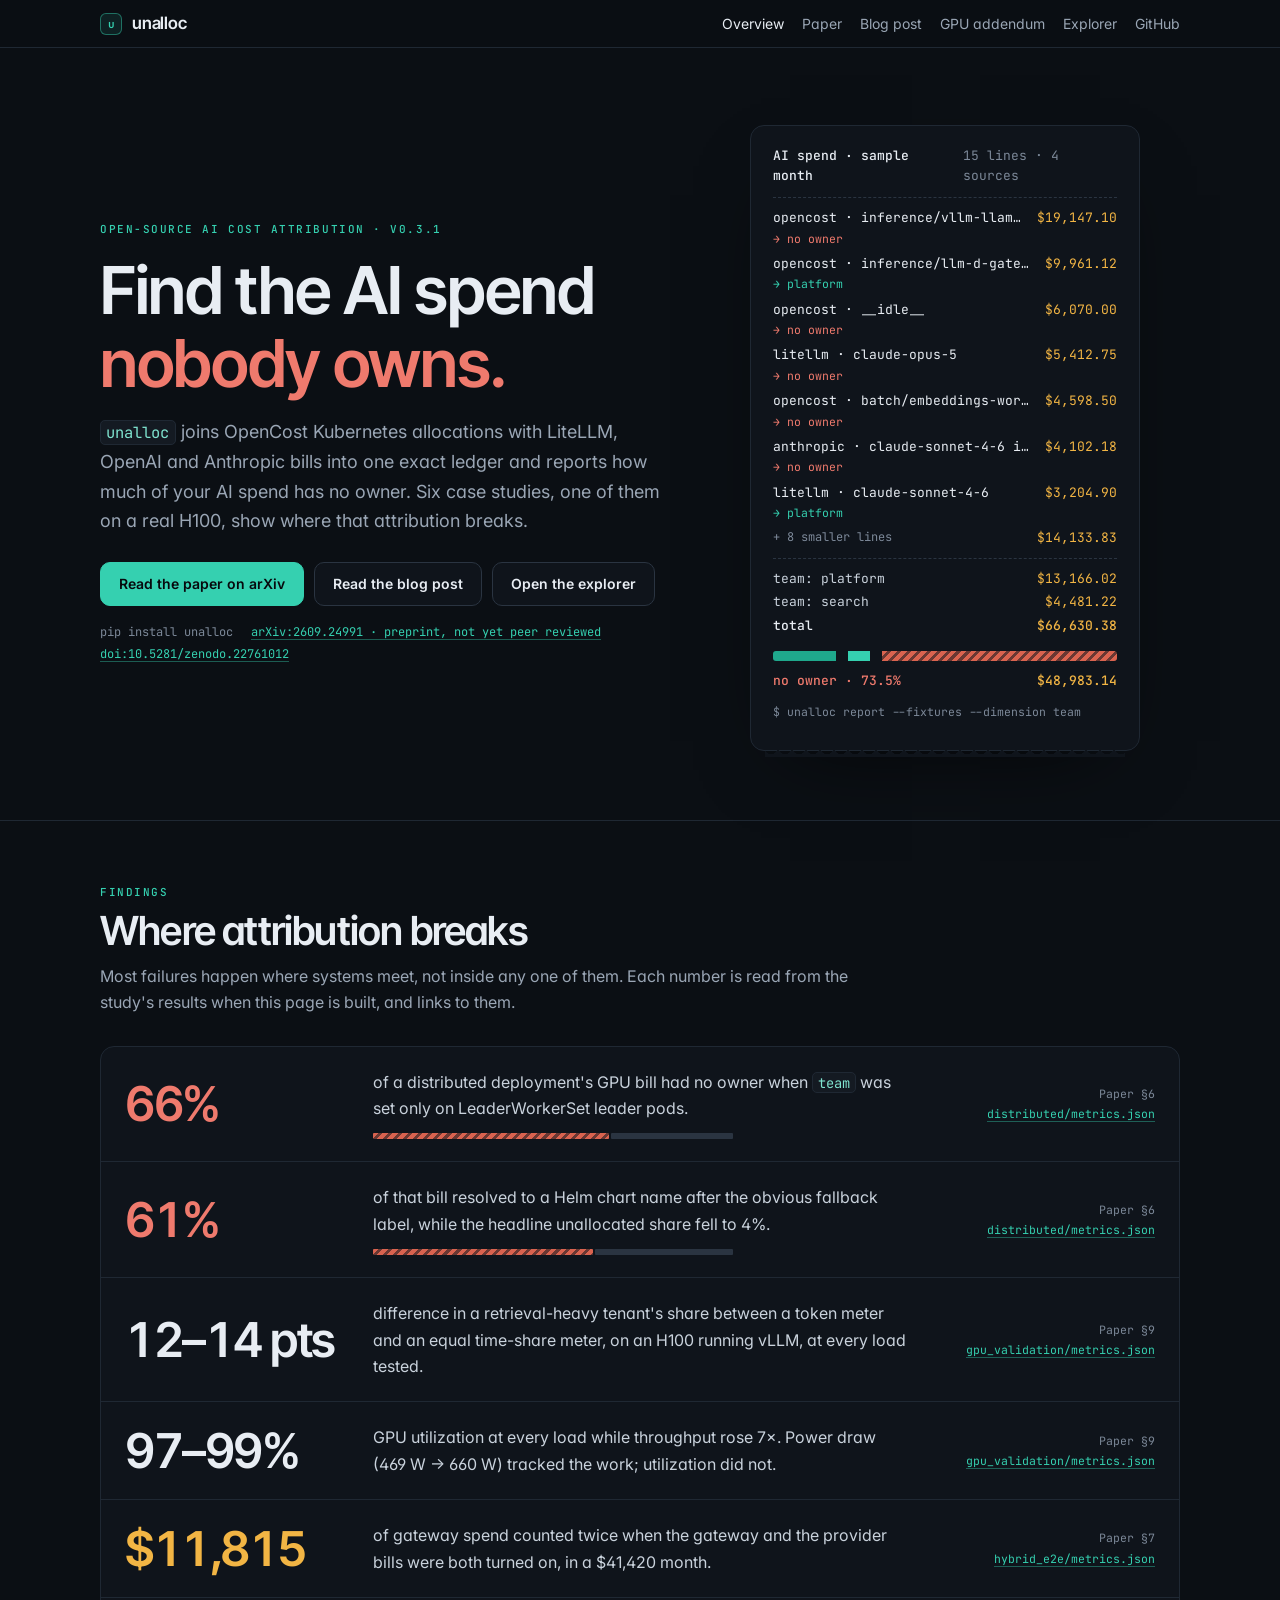
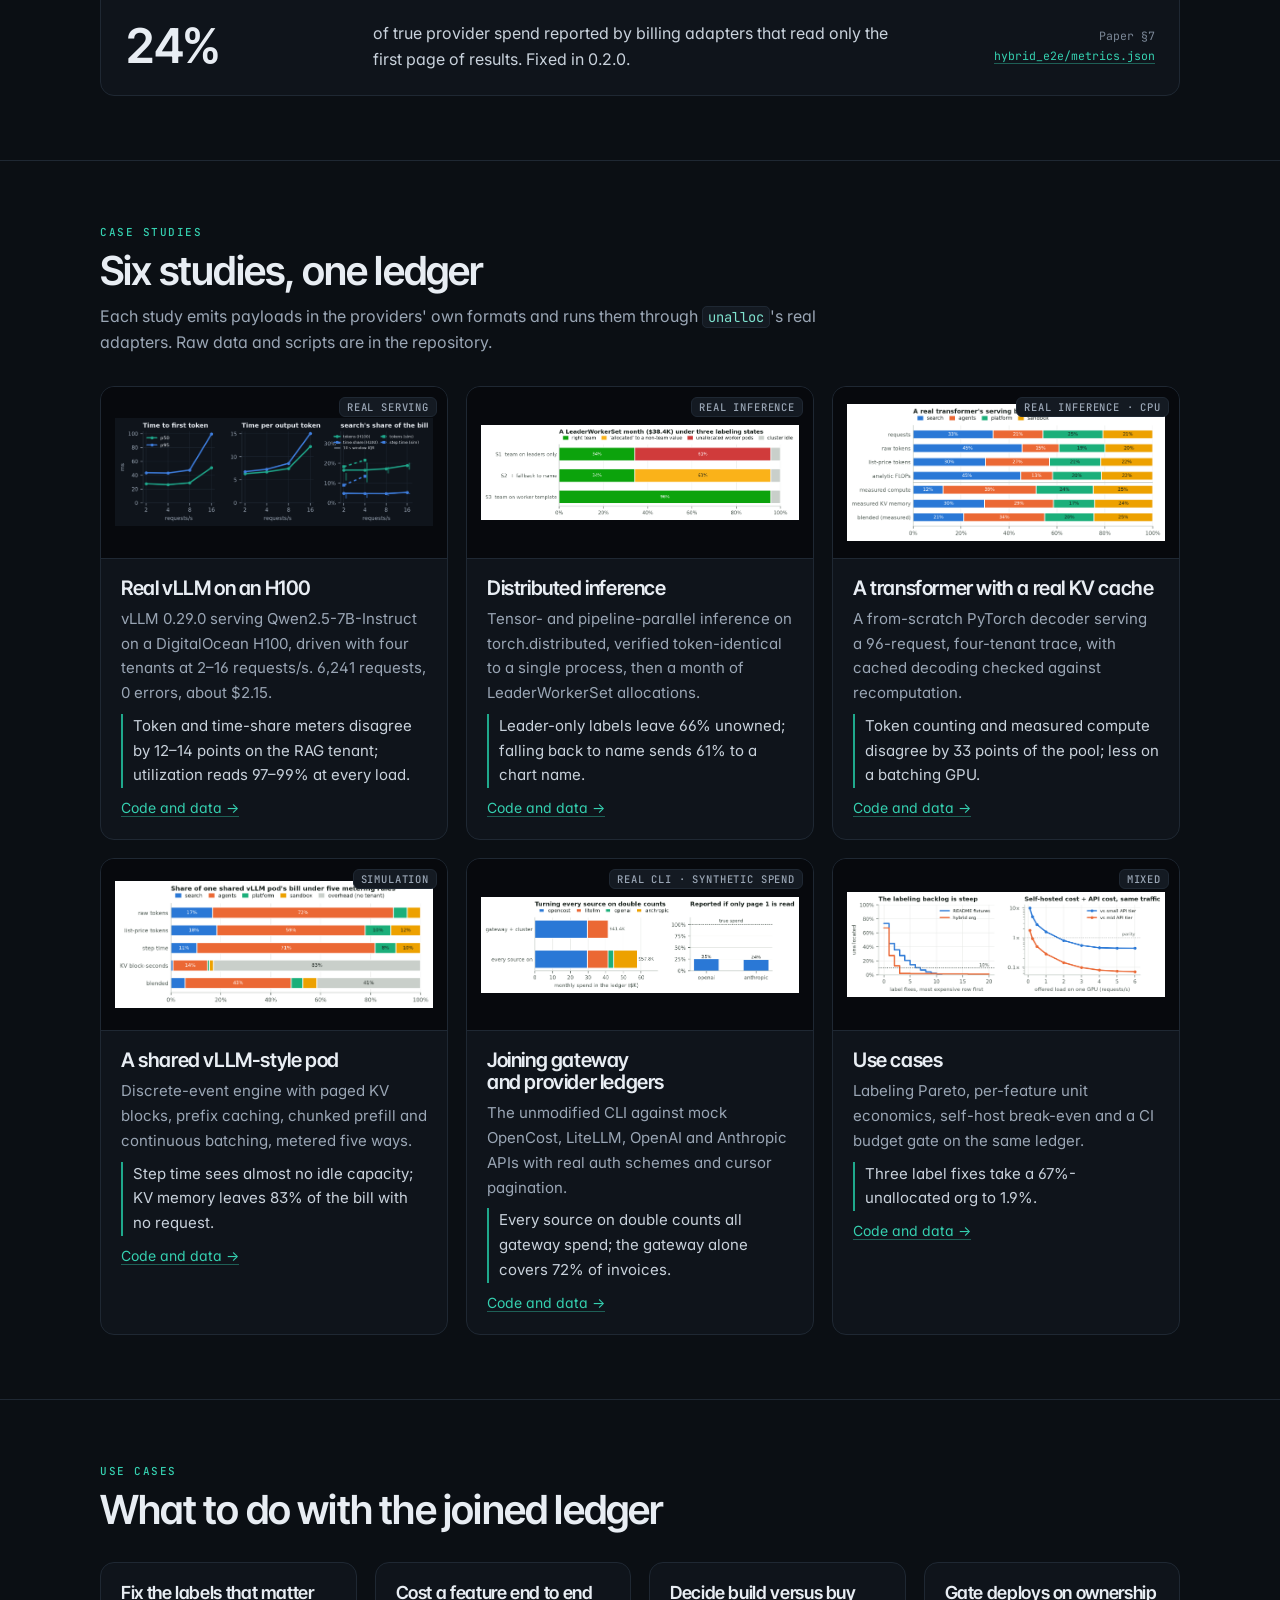
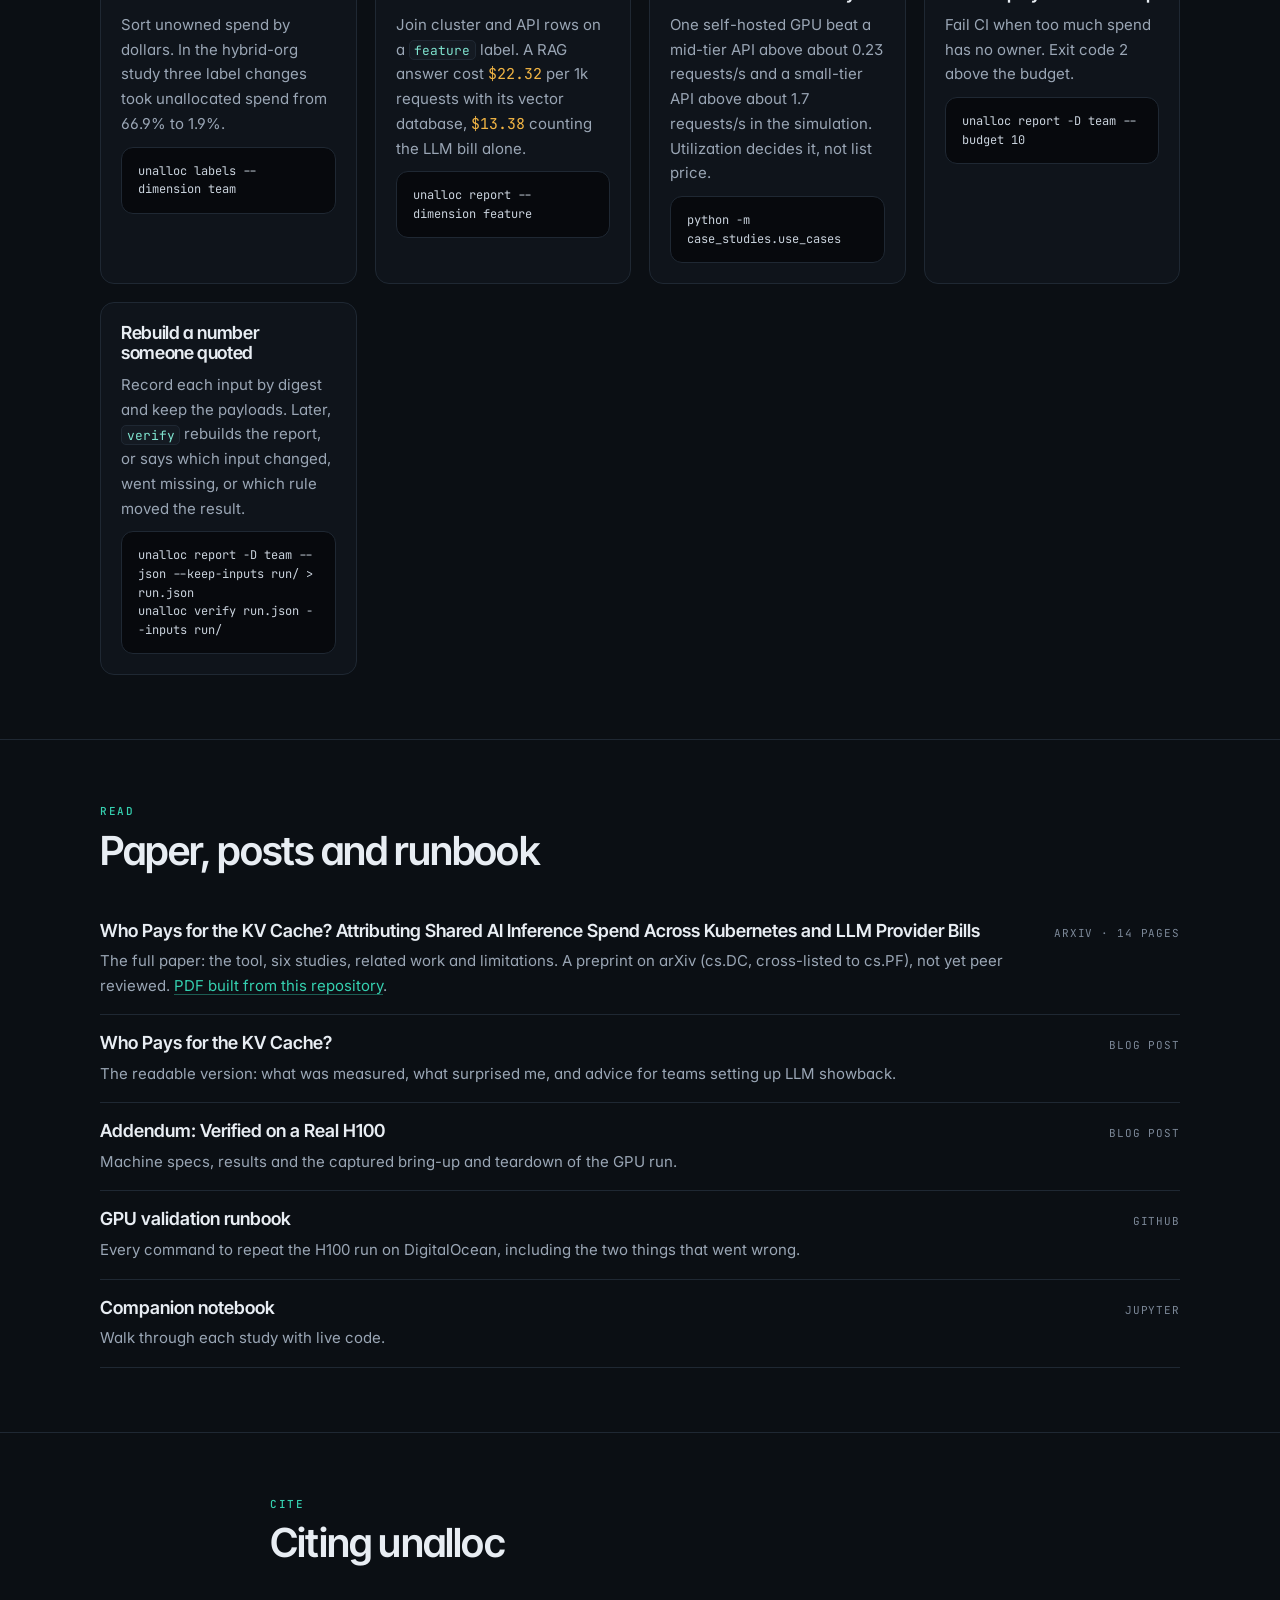
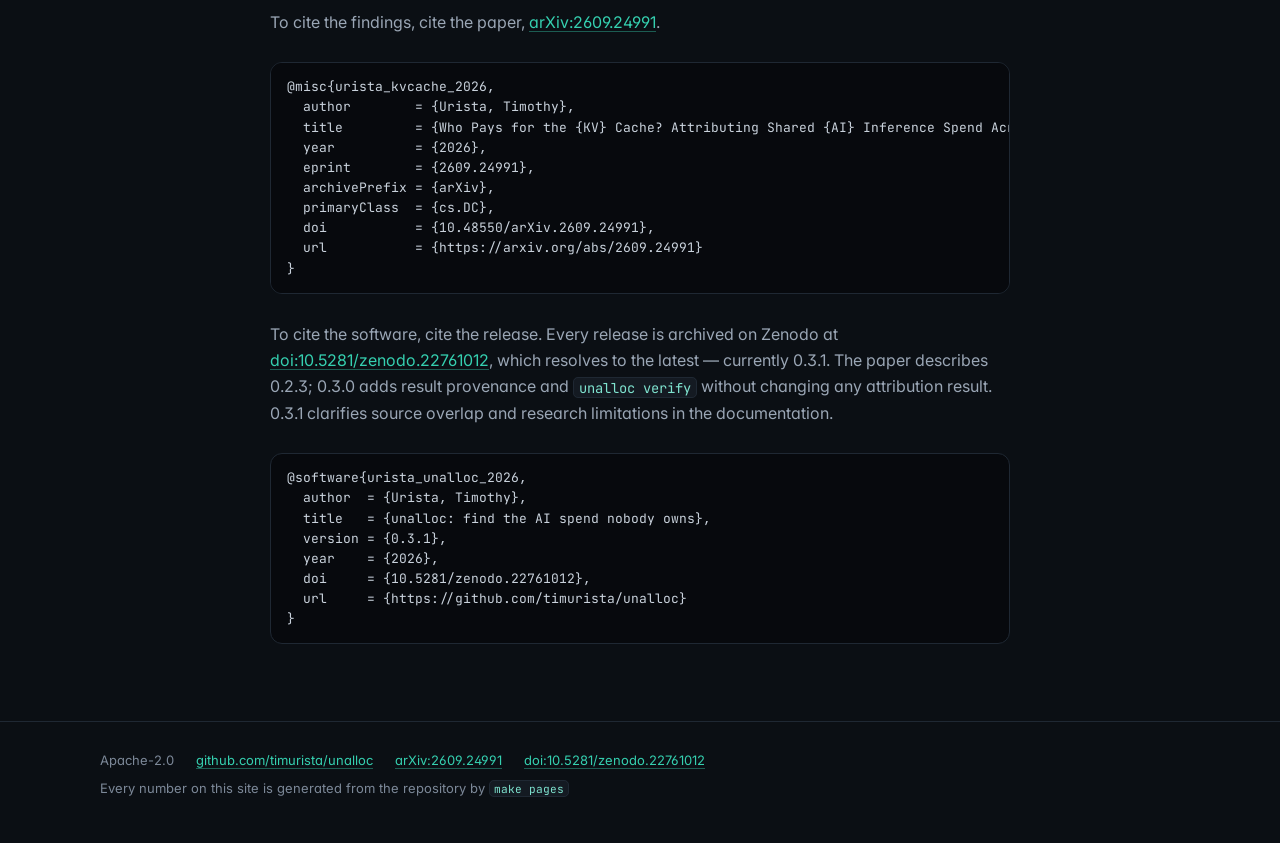
==== commit 2e73924d: "release: 0.3.1 documentation and evidence clarifications" ====
--- a/docs/index.html
+++ b/docs/index.html
@@ -80,7 +80,7 @@
 <main>
 <div class="wrap hero">
   <div>
-    <span class="eyebrow">Open-source AI cost attribution · v0.3.0</span>
+    <span class="eyebrow">Open-source AI cost attribution · v0.3.1</span>
     <h1>Find the AI spend <em>nobody owns.</em></h1>
     <p class="lede"><code>unalloc</code> joins OpenCost Kubernetes allocations with LiteLLM, OpenAI and Anthropic bills into one exact ledger and reports how much of your AI spend has no owner. Six case studies, one of them on a real H100, show where that attribution breaks.</p>
     <div class="actions">
@@ -150,11 +150,11 @@
   doi           = {10.48550/arXiv.2609.24991},
   url           = {https://arxiv.org/abs/2609.24991}
 }</code></pre>
-  <p>To cite the software, cite the release. Every release is archived on Zenodo at <a href="https://doi.org/10.5281/zenodo.22761012">doi:10.5281/zenodo.22761012</a>, which resolves to the latest &mdash; currently 0.3.0. The paper describes 0.2.3; 0.3.0 adds result provenance and <code>unalloc verify</code> without changing any attribution result.</p>
+  <p>To cite the software, cite the release. Every release is archived on Zenodo at <a href="https://doi.org/10.5281/zenodo.22761012">doi:10.5281/zenodo.22761012</a>, which resolves to the latest &mdash; currently 0.3.1. The paper describes 0.2.3; 0.3.0 adds result provenance and <code>unalloc verify</code> without changing any attribution result. 0.3.1 clarifies source overlap and research limitations in the documentation.</p>
   <pre><code>@software{urista_unalloc_2026,
   author  = {Urista, Timothy},
   title   = {unalloc: find the AI spend nobody owns},
-  version = {0.3.0},
+  version = {0.3.1},
   year    = {2026},
   doi     = {10.5281/zenodo.22761012},
   url     = {https://github.com/timurista/unalloc}
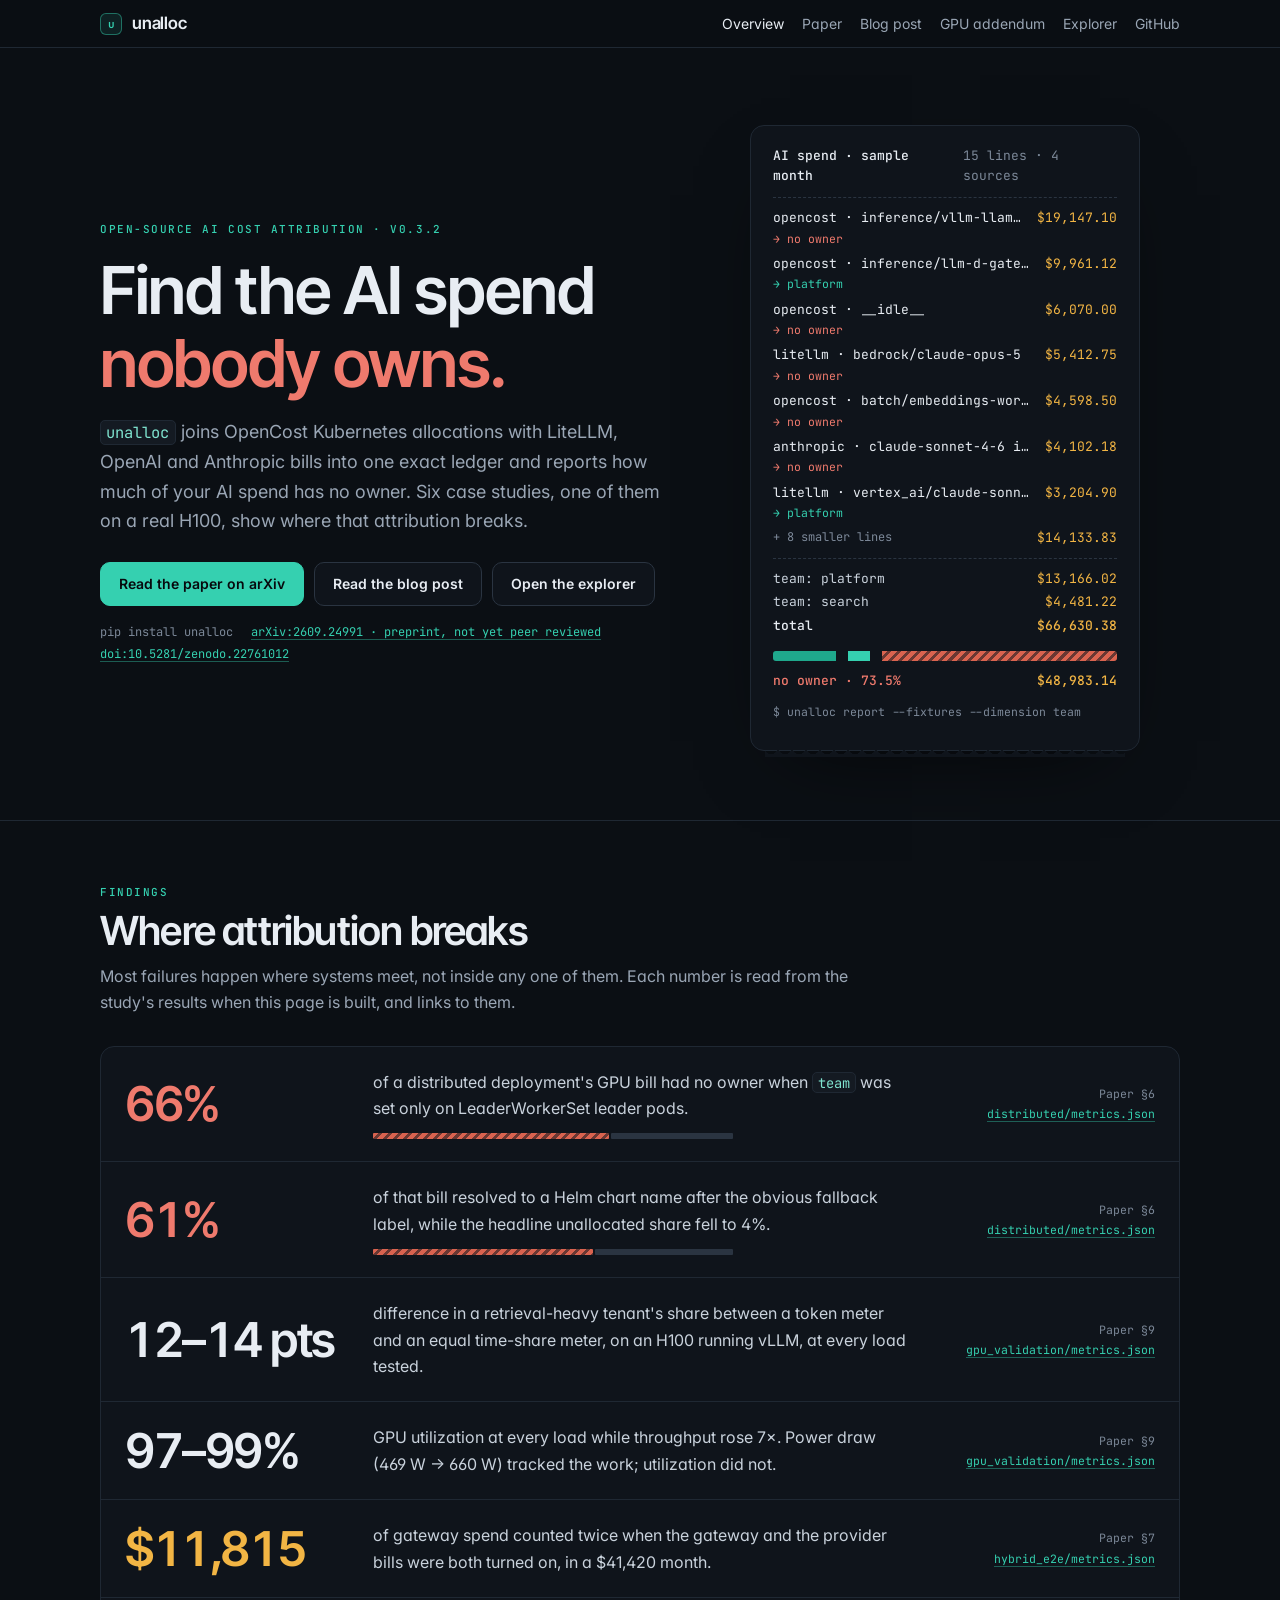
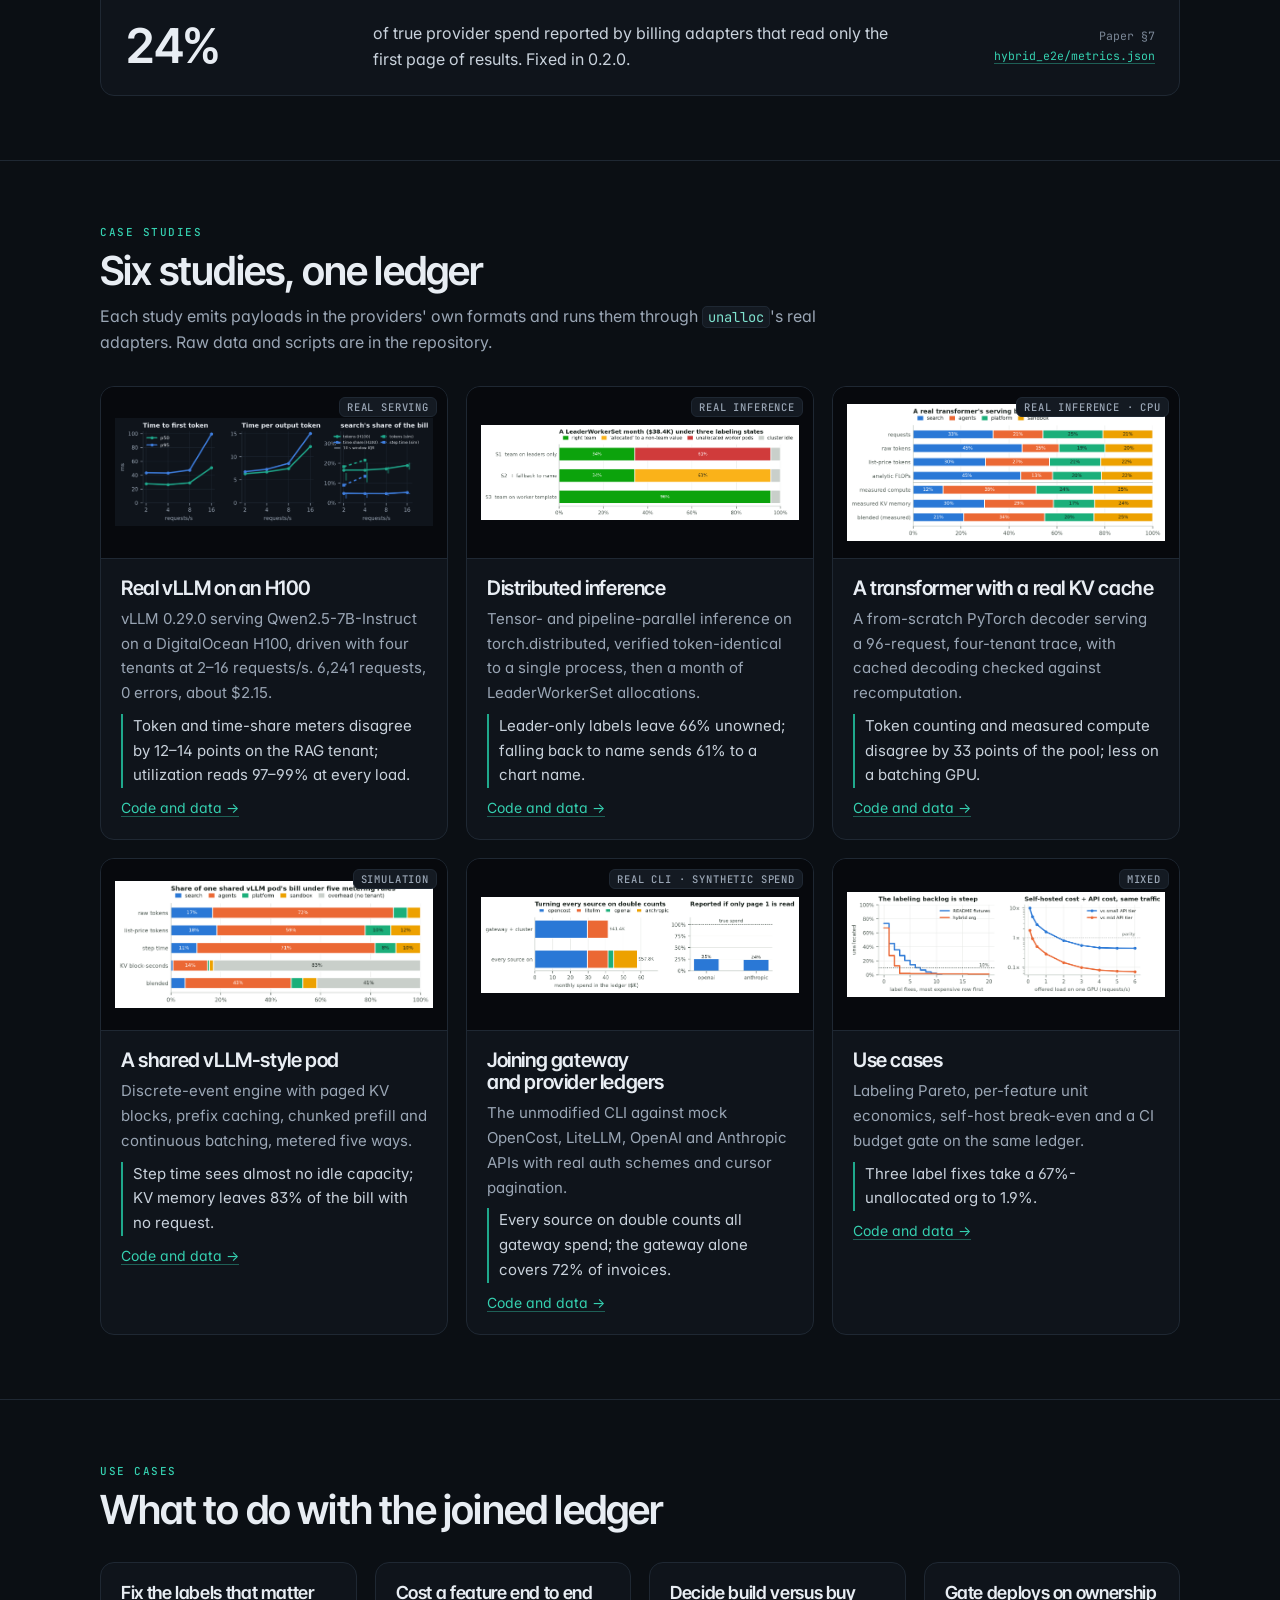
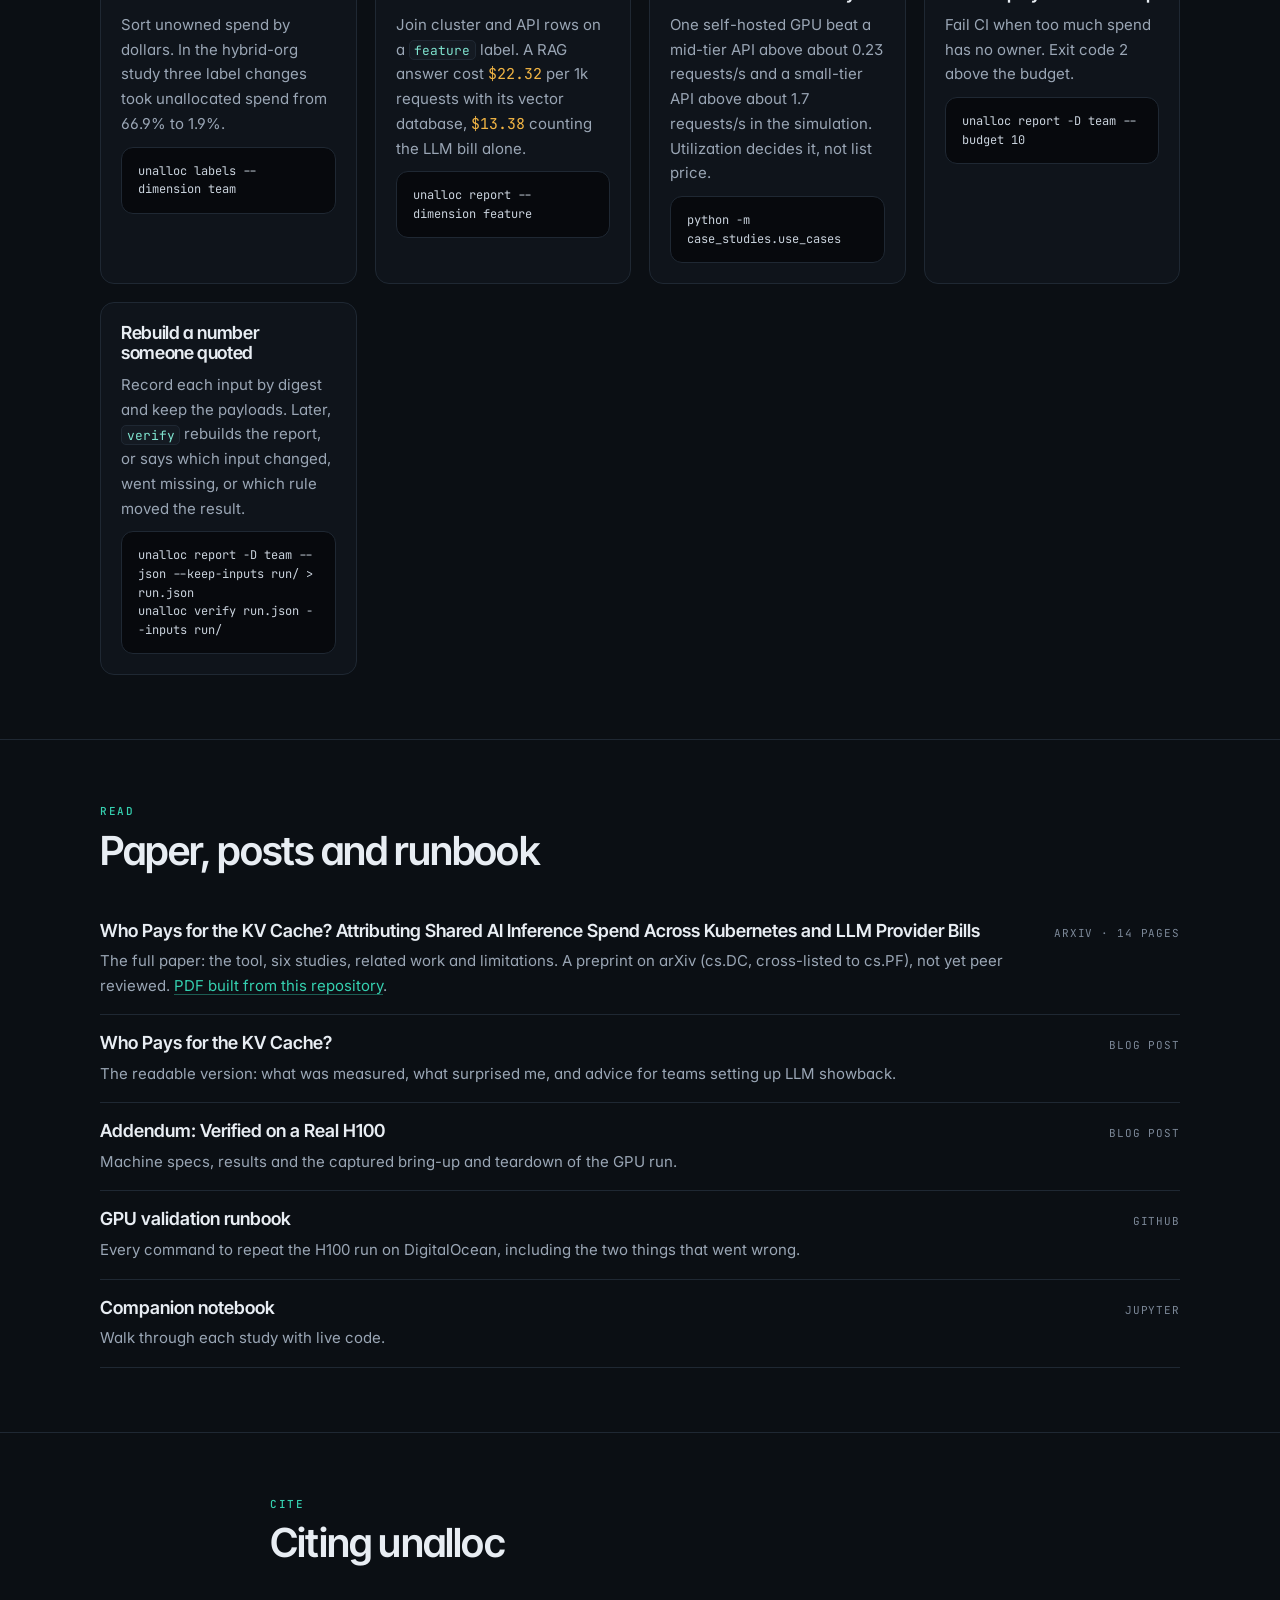
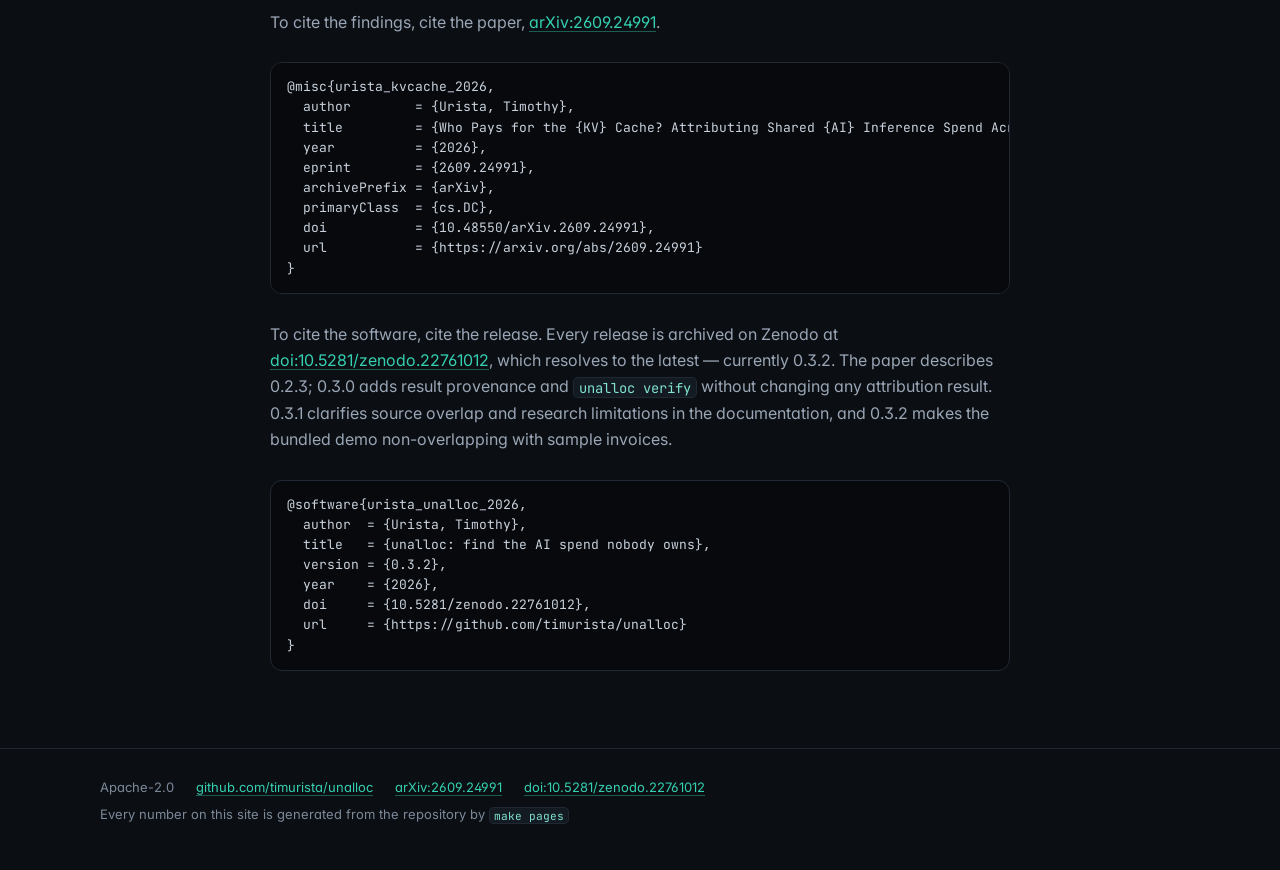
==== commit 521165de: "release: 0.3.2 demoable reconcile, non-overlapping fixtures, --version - `unalloc --version` / `-V` " ====
--- a/docs/index.html
+++ b/docs/index.html
@@ -80,7 +80,7 @@
 <main>
 <div class="wrap hero">
   <div>
-    <span class="eyebrow">Open-source AI cost attribution · v0.3.1</span>
+    <span class="eyebrow">Open-source AI cost attribution · v0.3.2</span>
     <h1>Find the AI spend <em>nobody owns.</em></h1>
     <p class="lede"><code>unalloc</code> joins OpenCost Kubernetes allocations with LiteLLM, OpenAI and Anthropic bills into one exact ledger and reports how much of your AI spend has no owner. Six case studies, one of them on a real H100, show where that attribution breaks.</p>
     <div class="actions">
@@ -92,7 +92,7 @@
   </div>
   <figure class="receipt" aria-label="A sample month of AI spend attributed by team">
   <header><strong>AI spend · sample month</strong><span>15 lines · 4 sources</span></header>
-  <ol><li><span class="obj">opencost · inference/vllm-llama-70b</span><span class="amt money">$19,147.10</span><span class="owner none">→ no owner</span></li><li><span class="obj">opencost · inference/llm-d-gateway</span><span class="amt money">$9,961.12</span><span class="owner">→ platform</span></li><li><span class="obj">opencost · __idle__</span><span class="amt money">$6,070.00</span><span class="owner none">→ no owner</span></li><li><span class="obj">litellm · claude-opus-5</span><span class="amt money">$5,412.75</span><span class="owner none">→ no owner</span></li><li><span class="obj">opencost · batch/embeddings-worker</span><span class="amt money">$4,598.50</span><span class="owner none">→ no owner</span></li><li><span class="obj">anthropic · claude-sonnet-4-6 input</span><span class="amt money">$4,102.18</span><span class="owner none">→ no owner</span></li><li><span class="obj">litellm · claude-sonnet-4-6</span><span class="amt money">$3,204.90</span><span class="owner">→ platform</span></li><li><span class="more">+ 8 smaller lines</span><span class="amt money">$14,133.83</span></li></ol>
+  <ol><li><span class="obj">opencost · inference/vllm-llama-70b</span><span class="amt money">$19,147.10</span><span class="owner none">→ no owner</span></li><li><span class="obj">opencost · inference/llm-d-gateway</span><span class="amt money">$9,961.12</span><span class="owner">→ platform</span></li><li><span class="obj">opencost · __idle__</span><span class="amt money">$6,070.00</span><span class="owner none">→ no owner</span></li><li><span class="obj">litellm · bedrock/claude-opus-5</span><span class="amt money">$5,412.75</span><span class="owner none">→ no owner</span></li><li><span class="obj">opencost · batch/embeddings-worker</span><span class="amt money">$4,598.50</span><span class="owner none">→ no owner</span></li><li><span class="obj">anthropic · claude-sonnet-4-6 input</span><span class="amt money">$4,102.18</span><span class="owner none">→ no owner</span></li><li><span class="obj">litellm · vertex_ai/claude-sonnet-4-6</span><span class="amt money">$3,204.90</span><span class="owner">→ platform</span></li><li><span class="more">+ 8 smaller lines</span><span class="amt money">$14,133.83</span></li></ol>
   <div class="totals">
     <div><span>team: platform</span><span class="money">$13,166.02</span></div><div><span>team: search</span><span class="money">$4,481.22</span></div>
     <div class="grand"><span>total</span><span class="money">$66,630.38</span></div>
@@ -150,11 +150,11 @@
   doi           = {10.48550/arXiv.2609.24991},
   url           = {https://arxiv.org/abs/2609.24991}
 }</code></pre>
-  <p>To cite the software, cite the release. Every release is archived on Zenodo at <a href="https://doi.org/10.5281/zenodo.22761012">doi:10.5281/zenodo.22761012</a>, which resolves to the latest &mdash; currently 0.3.1. The paper describes 0.2.3; 0.3.0 adds result provenance and <code>unalloc verify</code> without changing any attribution result. 0.3.1 clarifies source overlap and research limitations in the documentation.</p>
+  <p>To cite the software, cite the release. Every release is archived on Zenodo at <a href="https://doi.org/10.5281/zenodo.22761012">doi:10.5281/zenodo.22761012</a>, which resolves to the latest &mdash; currently 0.3.2. The paper describes 0.2.3; 0.3.0 adds result provenance and <code>unalloc verify</code> without changing any attribution result. 0.3.1 clarifies source overlap and research limitations in the documentation, and 0.3.2 makes the bundled demo non-overlapping with sample invoices.</p>
   <pre><code>@software{urista_unalloc_2026,
   author  = {Urista, Timothy},
   title   = {unalloc: find the AI spend nobody owns},
-  version = {0.3.1},
+  version = {0.3.2},
   year    = {2026},
   doi     = {10.5281/zenodo.22761012},
   url     = {https://github.com/timurista/unalloc}
